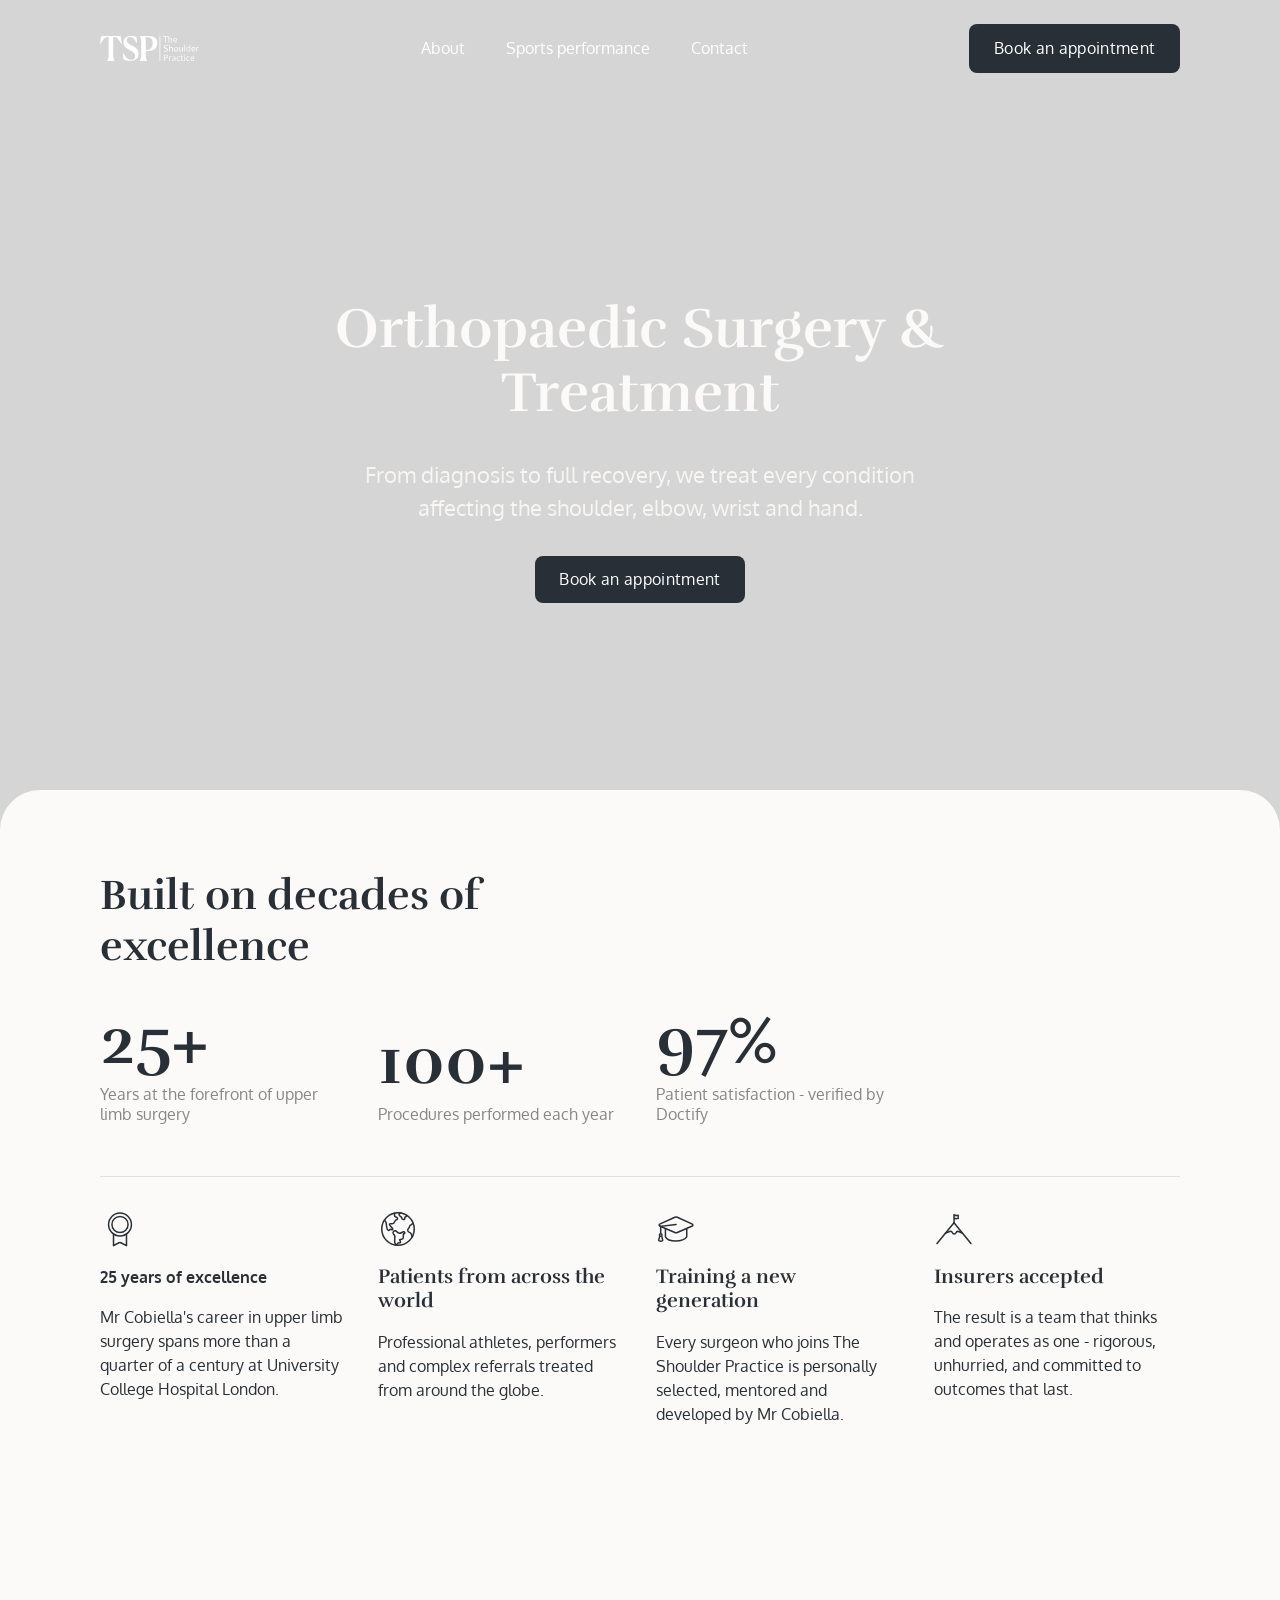
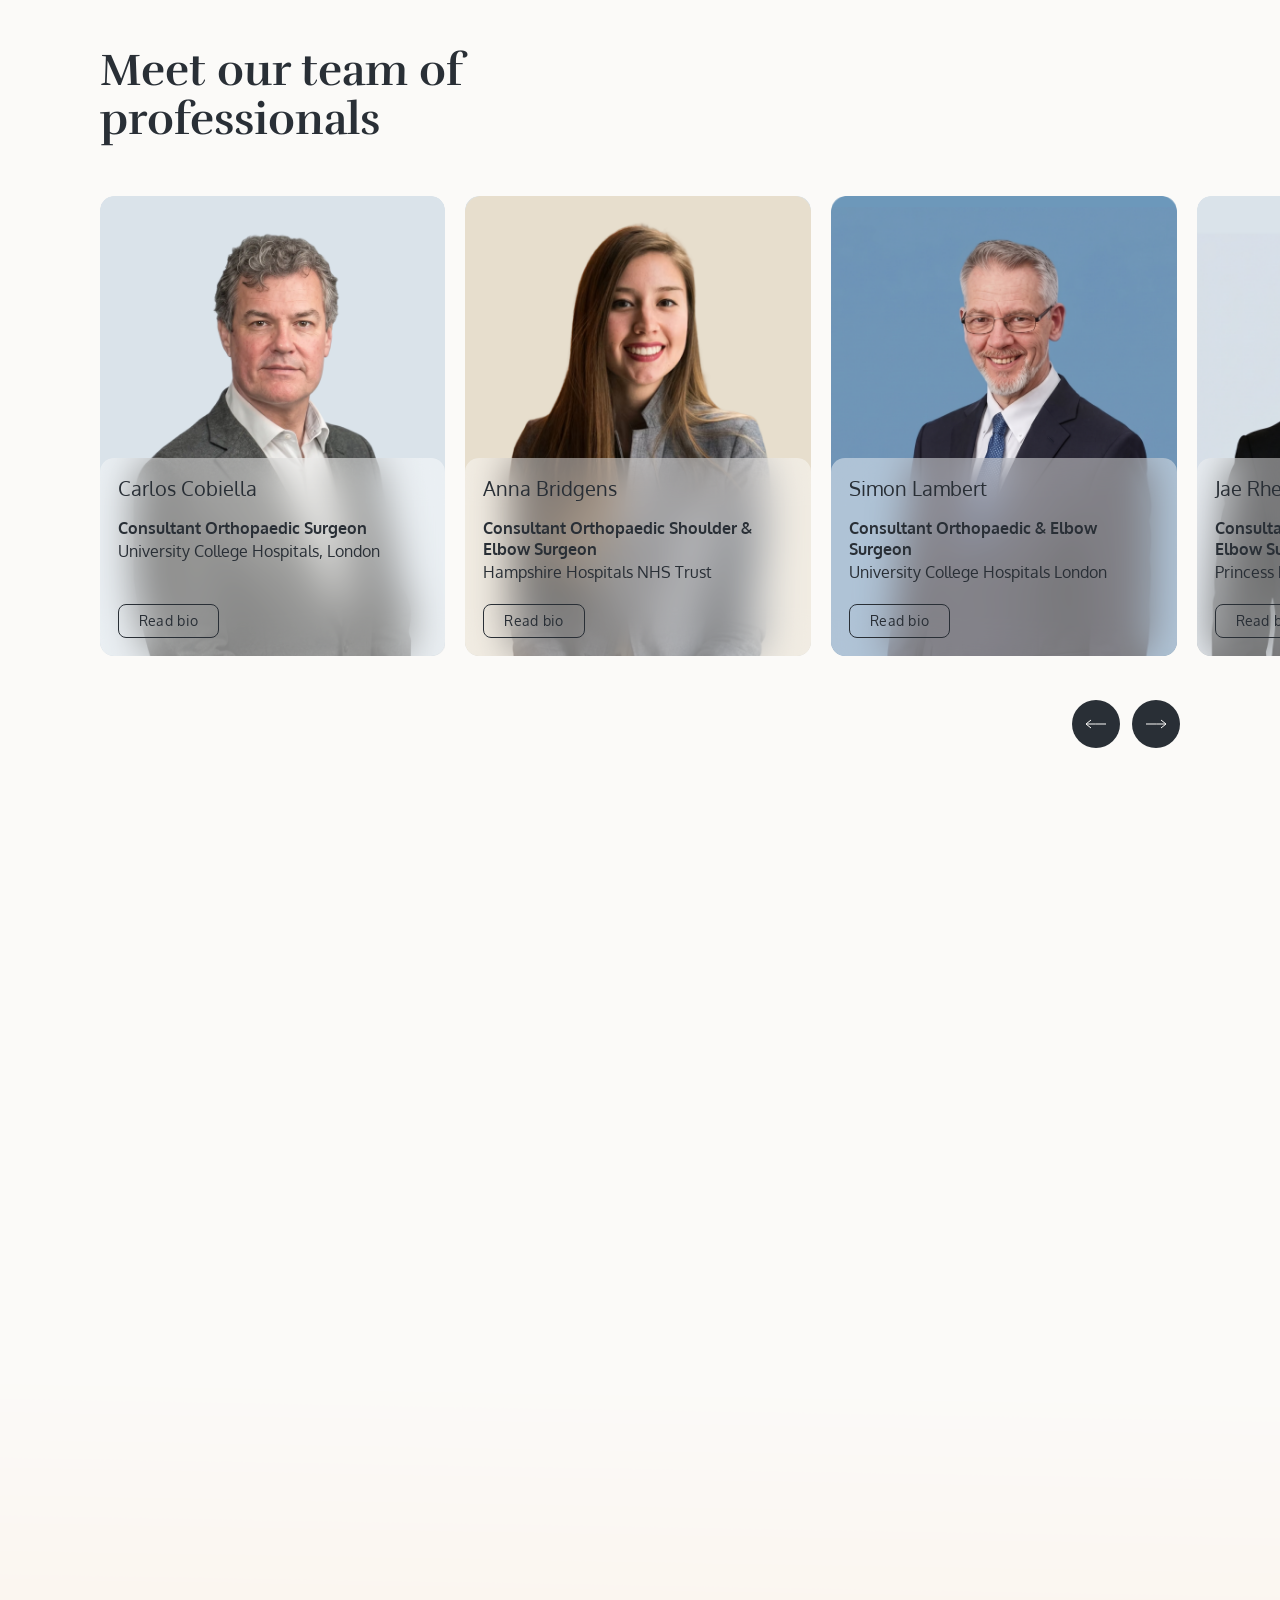
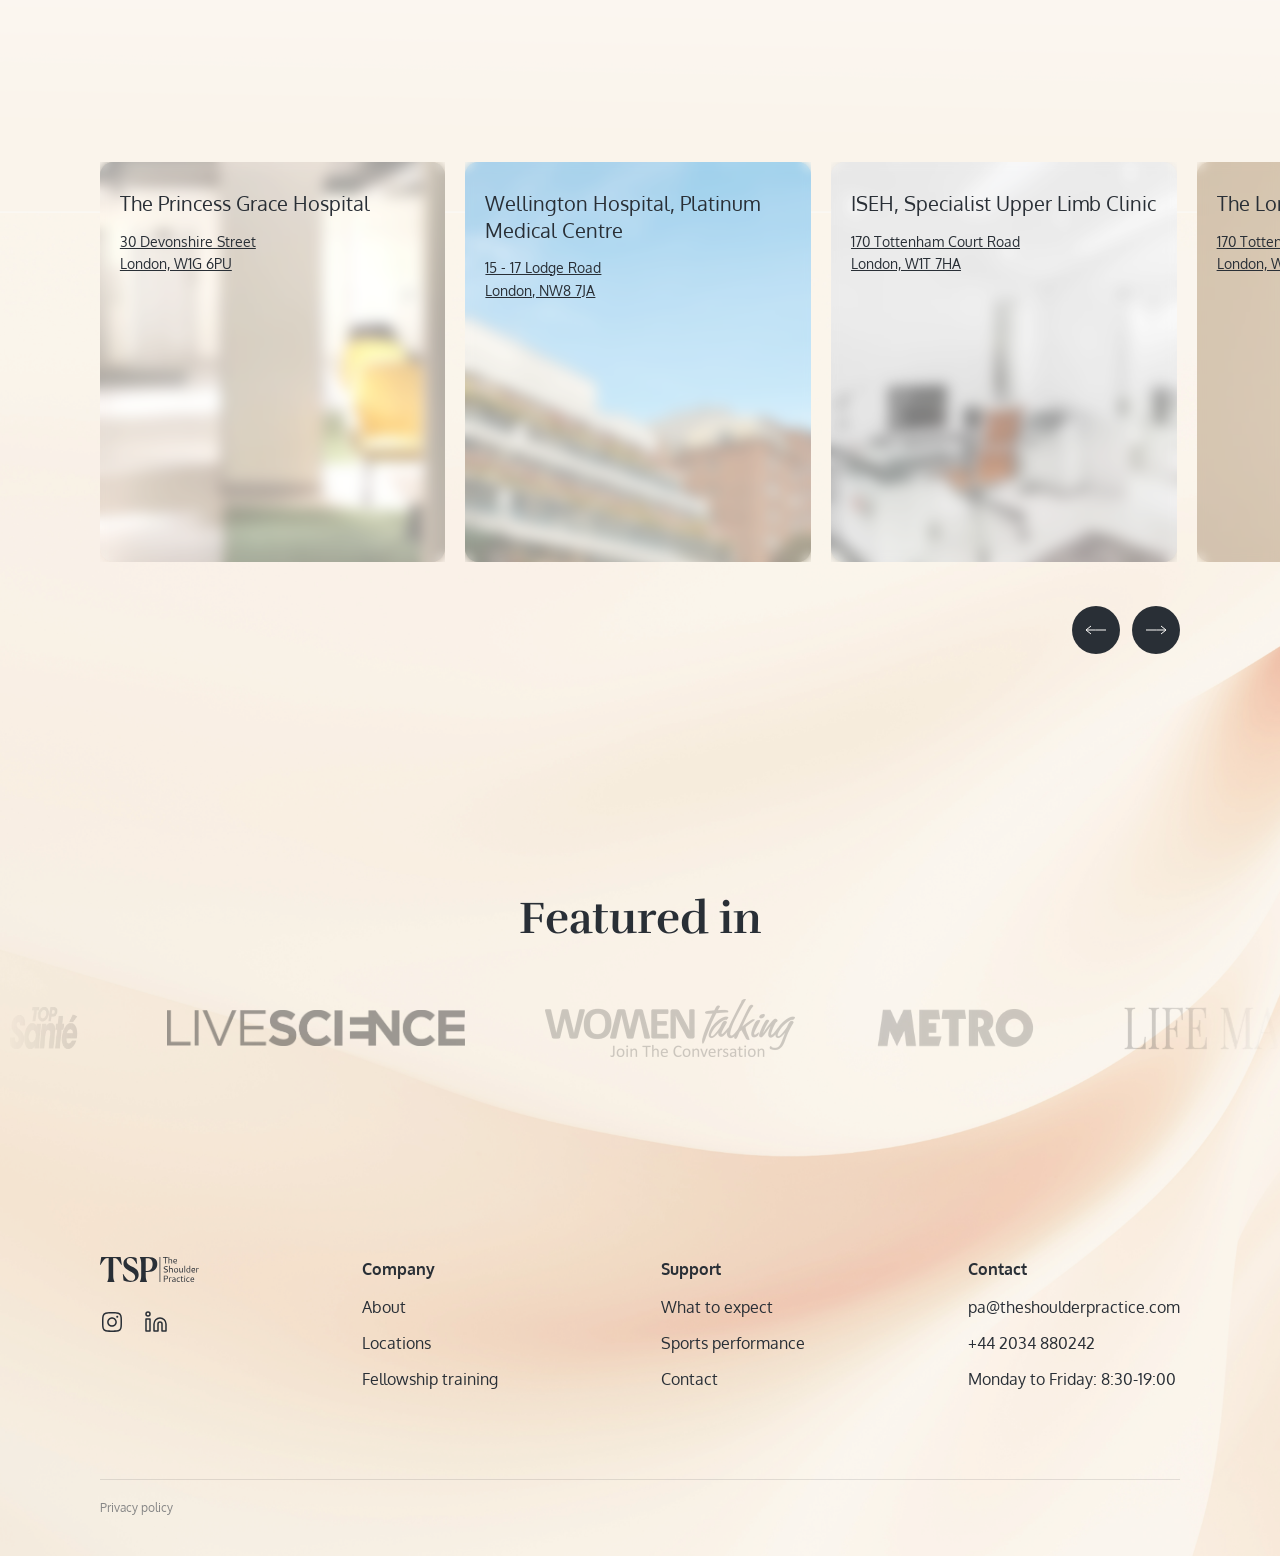
==== index.html @ aa160a33 "Update index.html" ====
<!DOCTYPE html>
<html lang="en">
<head>
  <meta charset="UTF-8">
  <meta name="viewport" content="width=device-width, initial-scale=1.0">
  <title>The Shoulder Practice - Orthopaedic Surgery &amp; Treatment</title>
  <link rel="preconnect" href="https://fonts.googleapis.com">
  <link rel="preconnect" href="https://fonts.gstatic.com" crossorigin>
  <link href="https://fonts.googleapis.com/css2?family=Rufina:wght@400;700&family=Oxygen:wght@300;400;700&display=swap" rel="stylesheet">
  <link rel="stylesheet" href="css/styles.css">
</head>
<body>

  <!-- NAVBAR -->
  <nav class="navbar" id="navbar">
    <div class="nav-inner">
      <a href="#" class="nav-logo-wrap">
        <img class="nav-logo" src="assets/logos/TSP_logo_dark.svg" alt="TSP">
      </a>
      <button class="nav-hamburger" id="nav-hamburger" aria-label="Toggle menu" aria-expanded="false">
        <span></span><span></span><span></span>
      </button>
      <div class="nav-links" id="nav-links">
        <a href="about2.html">About</a>
        <a href="sports.html">Sports performance</a>
        <a href="contact.html">Contact</a>
      </div>
      <button class="btn-dark nav-cta">Book an appointment</button>
    </div>
  </nav>

  <!-- HERO -->
  <section class="hero">
    <div class="hero-bg">
      <video id="hero-video" autoplay muted loop playsinline>
        <source src="assets/videos/video_homepage.mp4" type="video/mp4">
      </video>
      <div class="hero-overlay"></div>
    </div>
    <div class="hero-content">
      <h1>Orthopaedic Surgery &amp; Treatment</h1>
      <p>From diagnosis to full recovery, we treat every condition affecting the shoulder, elbow, wrist and hand.</p>
      <button class="btn-dark">Book an appointment</button>
    </div>
  </section>

  <!-- HOME SHEET (wraps all post-hero content; carries bottom pattern) -->
  <div class="home-sheet">

  <!-- CONTENT CARD -->
  <main class="content-card" id="about">

    <section class="stats-section scroll-reveal">
      <div class="stats-block">
        <h2>Built on decades of excellence</h2>
        <div class="stats-grid">
          <div class="stat">
            <span class="stat-n" data-count="25" data-suffix="+">25+</span>
            <span class="stat-l">Years at the forefront of upper limb surgery</span>
          </div>
          <div class="stat">
            <span class="stat-n" data-count="100" data-suffix="+">100+</span>
            <span class="stat-l">Procedures performed each year</span>
          </div>
          <div class="stat">
            <span class="stat-n" data-count="98" data-suffix="%">98%</span>
            <span class="stat-l">Patient satisfaction - verified by Doctify</span>
          </div>
        </div>
      </div>
      <div class="services-block">
        <div class="divider"></div>
        <div class="services-grid">
          <div class="service">
            <img src="assets/icons/medal.svg" alt="" class="svc-icon">
            <p class="value-title">25 years of excellence</p>
            <p class="value-desc">Mr Cobiella's career in upper limb surgery spans more than a quarter of a century at University College Hospital London.</p>
          </div>
          <div class="service">
            <img src="assets/icons/world.svg" alt="" class="svc-icon">
            <h3>Patients from across the world</h3>
            <p>Professional athletes, performers and complex referrals treated from around the globe.</p>
          </div>
          <div class="service">
            <img src="assets/icons/garduation.svg" alt="" class="svc-icon">
            <h3>Training a new generation</h3>
            <p>Every surgeon who joins The Shoulder Practice is personally selected, mentored and developed by Mr Cobiella.</p>
          </div>
          <div class="service">
            <img src="assets/icons/mountain.svg" alt="" class="svc-icon">
            <h3>Insurers accepted</h3>
            <p>The result is a team that thinks and operates as one - rigorous, unhurried, and committed to outcomes that last.</p>
          </div>
        </div>
      </div>
    </section>

  </main>

  <!-- TEAM -->
  <section class="carousel-section scroll-reveal">
    <div class="carousel-header section-padded">
      <h2 class="section-heading">Meet our team of professionals</h2>
    </div>
    <div class="carousel-clip" id="team-clip">
      <div class="carousel-track" id="team-track">
        <div class="team-card">
          <div class="team-photo">
            <img src="assets/images/doctor1.png?v=2" alt="Carlos Cobiella">
          </div>
          <div class="team-info">
            <p class="team-name">Carlos Cobiella</p>
            <div><p class="team-title">Consultant Orthopaedic Surgeon</p><p class="team-hosp">University College Hospitals, London</p></div>
            <a href="bio-cobiella.html" class="btn-outline">Read bio</a>
          </div>
        </div>
        <div class="team-card">
          <div class="team-photo">
            <img src="assets/images/doctor2.png?v=2" alt="Anna Bridgens">
          </div>
          <div class="team-info">
            <p class="team-name">Anna Bridgens</p>
            <div><p class="team-title">Consultant Orthopaedic Shoulder &amp; Elbow Surgeon</p><p class="team-hosp">Hampshire Hospitals NHS Trust</p></div>
            <button class="btn-outline" data-doctor="2">Read bio</button>
          </div>
        </div>
        <div class="team-card">
          <div class="team-photo">
            <img src="assets/images/doctor3.png?v=2" alt="Simon Lambert">
          </div>
          <div class="team-info">
            <p class="team-name">Simon Lambert</p>
            <div><p class="team-title">Consultant Orthopaedic &amp; Elbow Surgeon</p><p class="team-hosp">University College Hospitals London</p></div>
            <button class="btn-outline" data-doctor="3">Read bio</button>
          </div>
        </div>
        <div class="team-card">
          <div class="team-photo">
            <img src="assets/images/doctor4.png?v=2" alt="Jae Rhee">
          </div>
          <div class="team-info">
            <p class="team-name">Jae Rhee</p>
            <div><p class="team-title">Consultant Orthopaedic Shoulder &amp; Elbow Surgeon</p><p class="team-hosp">Princess Royal Hospital, Shrewsbury</p></div>
            <button class="btn-outline" data-doctor="4">Read bio</button>
          </div>
        </div>
        <div class="team-card">
          <div class="team-photo">
            <img src="assets/images/doctor5.png?v=2" alt="Dimitrios Karadaglis">
          </div>
          <div class="team-info">
            <p class="team-name">Dimitrios Karadaglis</p>
            <div><p class="team-title">Consultant Orthopaedic Shoulder &amp; Elbow Surgeon</p><p class="team-hosp">Queen Elizabeth Hospital, London</p></div>
            <button class="btn-outline" data-doctor="5">Read bio</button>
          </div>
        </div>
      </div>
    </div>
    <div class="carousel-controls">
      <button class="c-btn c-prev" id="team-prev" aria-label="Previous">
        <img src="assets/icons/arrow.svg" alt="">
      </button>
      <button class="c-btn c-next" id="team-next" aria-label="Next">
        <img src="assets/icons/arrow.svg" alt="">
      </button>
    </div>
  </section>

  <!-- EXPERTISE -->
  <section class="expertise scroll-reveal">
    <div class="expertise-bg">
      <img class="exp-bg active" id="exp-shoulder" src="assets/images/shoulder.png" alt="">
      <img class="exp-bg"        id="exp-arm"      src="assets/images/arm.png" alt="">
      <img class="exp-bg"        id="exp-wrist"    src="assets/images/wrist.png" alt="">
    </div>
    <div class="expertise-content">
      <p class="label">Expertise</p>
      <nav class="exp-nav" aria-label="Expertise areas">
        <button class="exp-tab active" data-tab="shoulder">Shoulder</button>
        <button class="exp-tab"        data-tab="arm">Arms &amp; Elbow</button>
        <button class="exp-tab"        data-tab="wrist">Wrist &amp; Hand</button>
      </nav>
      <div class="exp-desc" id="exp-desc">
        <p>We specialise in diagnosing and treating a wide range of shoulder conditions, including arthritis, instability, rotator cuff injuries, labral tears, frozen shoulder, fractures and failed previous surgeries.</p>
        <p>Whether you're dealing with pain, impingement, tendon issues or complex surgical cases, we offer expert care to restore function and relieve discomfort.</p>
      </div>
    </div>
  </section>

  <!-- LOCATIONS -->
  <section class="carousel-section scroll-reveal" id="locations">
    <div class="carousel-header section-padded carousel-header--spaced">
      <h2 class="section-heading">Our locations</h2>
    </div>
    <div class="carousel-clip" id="loc-clip">
      <div class="carousel-track" id="locations-track">
        <div class="loc-card">
          <img src="assets/images/location1.png" alt="The Princess Grace Hospital">
          <div class="loc-overlay">
            <p class="loc-name">The Princess Grace Hospital</p>
            <a href="https://www.google.co.uk/maps/place/Devonshire+Hospital,+30+Devonshire+St,+Marylebone,+London+W1G+6PX/@51.5209505,-0.1536207,17z/data=!3m1!4b1!4m5!3m4!1s0x48761ad1ed59bef5:0xa3706fea6bccd6db!8m2!3d51.5209472!4d-0.151432?shorturl=1" target="_blank" class="loc-addr">30 Devonshire Street<br>London, W1G 6PU</a>
          </div>
        </div>
        <div class="loc-card">
          <img src="assets/images/location2.png" alt="Wellington Hospital">
          <div class="loc-overlay">
            <p class="loc-name">Wellington Hospital, Platinum Medical Centre</p>
            <a href="https://www.google.com/maps/place/Lodge+Rd,+London+NW8+7JA/@51.5291615,-0.1700757,17z/data=!3m1!4b1!4m5!3m4!1s0x48761ab92186330b:0xa1d2cf1aa47ea7e8!8m2!3d51.5294733!4d-0.1679403?shorturl=1" target="_blank" class="loc-addr">15 - 17 Lodge Road<br>London, NW8 7JA</a>
          </div>
        </div>
        <div class="loc-card">
          <img src="assets/images/location3.png" alt="ISEH">
          <div class="loc-overlay">
            <p class="loc-name">ISEH, Specialist Upper Limb Clinic</p>
            <a href="https://www.google.com/maps/place//data=!4m2!3m1!1s0x48761b2927bb5d2b:0x67436b11b54bdfc2?source=g.page.share" target="_blank" class="loc-addr">170 Tottenham Court Road<br>London, W1T 7HA</a>
          </div>
        </div>
        <div class="loc-card">
          <img src="assets/images/location4.png" alt="The London Clinic">
          <div class="loc-overlay">
            <p class="loc-name">The London Clinic</p>
            <a href="https://www.google.com/maps/place/The+London+Clinic+Consulting+Rooms+at+5+Devonshire+Place/@51.5218312,-0.1496965,15z/data=!4m5!3m4!1s0x0:0x42cf6e7fa746198f!8m2!3d51.5218312!4d-0.1496965?shorturl=1" target="_blank" class="loc-addr">170 Tottenham Court Road<br>London, W1T 7HA</a>
          </div>
        </div>
        <div class="loc-card">
          <img src="assets/images/location5.png" alt="The Portland Hospital">
          <div class="loc-overlay">
            <p class="loc-name">The Portland Hospital</p>
            <a href="https://www.google.com/maps/place/London+W1W+5AH/@51.5230243,-0.1464657,17z/data=!3m1!4b1!4m5!3m4!1s0x48761ad7047f191f:0x8bf30518b3229a5b!8m2!3d51.5229245!4d-0.144346?sa=X&ved=2ahUKEwiJsvvt--P1AhWSoFwKHVJPCa8Q8gF6BAg3EAE&shorturl=1" target="_blank" class="loc-addr">205-209 Great Portland Street<br>London, W1W 5AH</a>
          </div>
        </div>
        <div class="loc-card">
          <img src="assets/images/location6.png" alt="The Lister Hospital">
          <div class="loc-overlay">
            <p class="loc-name">The Lister Hospital</p>
            <a href="https://www.google.com/maps/place/The+Lister+Hospital,+part+of+HCA+Healthcare+UK/@51.486454,-0.150559,15z/data=!4m6!3m5!1s0x4876111e860ecf6d:0x2b6682d7a60e6aad!8m2!3d51.4865996!4d-0.1499646!16s%2Fm%2F05mvm66?entry=ttu&g_ep=EgoyMDI2MDQyOS4wIKXMDSoASAFQAw%3D%3D" target="_blank" class="loc-addr">Chelsea Bridge Road<br>London, SW1W 8RH</a>
          </div>
        </div>
      </div>
    </div>
    <div class="carousel-controls">
      <button class="c-btn c-prev" id="loc-prev" aria-label="Previous">
        <img src="assets/icons/arrow.svg" alt="">
      </button>
      <button class="c-btn c-next" id="loc-next" aria-label="Next">
        <img src="assets/icons/arrow.svg" alt="">
      </button>
    </div>
  </section>

  <!-- FEATURED IN -->
  <section class="featured scroll-reveal">
    <h2 class="section-heading center" style="padding: 0 var(--px)">Featured in</h2>
    <div class="featured-track">
      <div class="featured-logos" aria-hidden="true">
        <!-- Set 1 -->
        <img src="assets/logos/topsante.svg" alt="Top Santé">
        <img src="assets/logos/livescience.png" alt="Live Science">
        <img src="assets/logos/womentalking.svg" alt="Women Talking">
        <img src="assets/logos/metro.svg" alt="Metro">
        <img src="assets/logos/lifemagazine.svg" alt="Life Magazine">
        <!-- Set 2 (duplicate for seamless loop) -->
        <img src="assets/logos/topsante.svg" alt="">
        <img src="assets/logos/livescience.png" alt="">
        <img src="assets/logos/womentalking.svg" alt="">
        <img src="assets/logos/metro.svg" alt="">
        <img src="assets/logos/lifemagazine.svg" alt="">
      </div>
    </div>
  </section>

  <!-- FOOTER -->
  <footer class="footer" id="contact">
    <div class="footer-inner">
      <div class="footer-logo-col">
        <img src="assets/logos/TSP_logo_dark.svg" alt="TSP" class="footer-logo">
        <div class="socials">
          <a href="#" aria-label="Instagram"><img src="assets/logos/instagram.svg" alt=""></a>
          <a href="#" aria-label="LinkedIn">
            <svg width="24" height="24" viewBox="0 0 24 24" fill="none"><path d="M16 8a6 6 0 016 6v7h-4v-7a2 2 0 00-2-2 2 2 0 00-2 2v7h-4v-7a6 6 0 016-6zM2 9h4v12H2z" stroke="#292f36" stroke-width="1.5" stroke-linejoin="round"/><circle cx="4" cy="4" r="2" stroke="#292f36" stroke-width="1.5"/></svg>
          </a>
        </div>
      </div>
      <div class="footer-col">
        <p class="footer-heading">Company</p>
        <a href="about2.html">About</a>
        <a href="locations.html">Locations</a>
        <a href="fellowship.html">Fellowship training</a>
      </div>
      <div class="footer-col">
        <p class="footer-heading">Support</p>
        <a href="what-to-expect.html">What to expect</a>
        <a href="sports.html">Sports performance</a>
        <a href="contact.html">Contact</a>
      </div>
      <div class="footer-col">
        <p class="footer-heading">Contact</p>
        <a href="mailto:pa@theshoulderpractice.com">pa@theshoulderpractice.com</a>
        <a href="tel:+442034880242">+44 2034 880242</a>
        <p>Monday to Friday: 8:30-19:00</p>
      </div>
    </div>
    <div class="footer-bottom">
      <div class="footer-divider-line"></div>
      <a href="#" class="footer-privacy">Privacy policy</a>
    </div>
  </footer>

  </div><!-- /.home-sheet -->

  <!-- BIO MODAL -->
  <div class="bio-backdrop" id="bio-backdrop" aria-hidden="true">
    <div class="bio-card" role="dialog" aria-modal="true" aria-labelledby="bio-name">
      <button class="bio-close" id="bio-close" aria-label="Close">
        <svg width="14" height="14" viewBox="0 0 14 14" fill="none">
          <path d="M1 1l12 12M13 1L1 13" stroke="#292f36" stroke-width="1" stroke-linecap="round"/>
        </svg>
      </button>
      <h2 class="bio-name" id="bio-name"></h2>
      <p class="bio-sub" id="bio-sub"></p>
      <p class="bio-para" id="bio-para"></p>
      <ul class="bio-list" id="bio-list"></ul>
    </div>
  </div>

  <script src="js/script.js"></script>
</body>
</html>
---- css/styles.css ----
/* ── Reset ─────────────────────────────────────────────────── */
*, *::before, *::after { box-sizing: border-box; margin: 0; padding: 0; }

html {
  scroll-behavior: smooth;
  scroll-padding-top: var(--nav-h);
}

:root {
  --bg:     #fbfaf8;
  --dark:   #292f36;
  --text:   #292f36;
  --muted:  #878787;
  --blue:   rgba(109, 152, 186, 0.18);
  --px:     clamp(24px, 7.8vw, 100px);
  --serif:  'Rufina', serif;
  --sans:   'Oxygen', sans-serif;
  --radius: 14px;
  --ease:   cubic-bezier(.22,.68,0,1.1);
  --nav-h:  76px;
}

body {
  font-family: var(--sans);
  color: var(--text);
  background: var(--bg);
  overflow-x: hidden;
}

img    { display: block; max-width: 100%; }
a      { text-decoration: none; color: inherit; }
button { font-family: var(--sans); cursor: pointer; border: none; background: none; }

/* Global heading defaults - individual classes may override size/color */
h1, h2, h3 {
  font-family: var(--serif);
  color: var(--dark);
}


/* ── Typography helpers ──────────────────────────────────────── */
.label {
  font-weight: 700;
  font-size: 16px;
  line-height: 1.2;
  color: var(--dark);
}

.section-heading {
  font-family: var(--serif);
  font-weight: 700;
  font-size: clamp(28px, 3.5vw, 46px);
  line-height: 1.1;
  color: var(--dark);
}

.section-heading.center { text-align: center; }

/* "Our locations" carousel heading on homepage - 56px to match design */
#locations .section-heading {
  font-size: clamp(36px, 4.4vw, 56px);
}
.section-padded { padding: 0 var(--px); }


/* ── Buttons ─────────────────────────────────────────────────── */
.btn-dark {
  background: var(--dark);
  color: #fff;
  padding: 14px 24px;
  border-radius: 8px;
  font-size: 16px;
  line-height: 1.2;
  letter-spacing: 0.32px;
  white-space: nowrap;
  transition: background 0.22s, transform 0.18s, box-shadow 0.2s;
}
.btn-dark:hover {
  background: #1b2027;
}
.btn-dark:active { }

.btn-outline {
  border: 1.5px solid var(--text);
  color: var(--text);
  padding: 8px 20px;
  border-radius: 8px;
  font-size: 14px;
  line-height: 1.2;
  letter-spacing: 0.28px;
  background: transparent;
  transition: background 0.22s, color 0.22s;
  display: inline-block;
  white-space: nowrap;
  width: auto;
  align-self: flex-start;
}
.btn-outline:hover { background: var(--dark); color: #fff; }

.btn-outline-dark {
  border: 1.5px solid var(--dark);
  color: var(--dark);
  padding: 14px 24px;
  border-radius: 8px;
  font-size: 16px;
  letter-spacing: 0.32px;
  background: transparent;
  transition: background 0.22s, color 0.22s, transform 0.18s, box-shadow 0.2s;
}
.btn-outline-dark:hover {
  background: var(--dark);
  color: #fff;
  transform: translateY(-1px);
  box-shadow: 0 6px 20px rgba(41,47,54,0.18);
}


/* ── NAVBAR ──────────────────────────────────────────────────── */
.navbar {
  position: fixed;
  top: 0;
  left: 0;
  right: 0;
  z-index: 100;
  background: transparent;
  padding: 0;
  transition: background 0.4s ease, box-shadow 0.4s ease;
  isolation: isolate;
}

.navbar.scrolled {
  background: rgba(255,255,255,0.44);
  backdrop-filter: blur(20px);
  -webkit-backdrop-filter: blur(20px);
  }

.nav-inner {
  display: flex;
  align-items: center;
  justify-content: space-between;
  padding: 24px var(--px) 16px;
  gap: 24px;
}

/* Logo */
.nav-logo-wrap { display: flex; flex-shrink: 0; }
.nav-logo      { height: 25px; width: auto; display: block; }

/* Transparent navbar over dark hero (index homepage only) - match white nav links */
body:not(.about-page):not(.about2-page):not(.contact-page):not(.wte-page):not(.conditions-page):not(.bio-page) .navbar:not(.scrolled) .nav-logo {
  filter: brightness(0) invert(1);
}

/* Links */
.nav-links {
  display: flex;
  gap: clamp(20px, 3.2vw, 48px);
  align-items: center;
}

.nav-links a {
  color: #fff;
  font-size: 16px;
  line-height: 1.2;
  position: relative;
  transition: opacity 0.2s;
}

.nav-links a::after {
  content: '';
  position: absolute;
  bottom: -2px; left: 0; right: 0;
  height: 1px;
  background: currentColor;
  transform: scaleX(0);
  transform-origin: center;
  transition: transform 0.22s ease;
}

.nav-links a:hover { opacity: 0.72; }
.nav-links a:hover::after { transform: scaleX(1); }

/* Scrolled state - dark links */
.navbar.scrolled .nav-links a { color: var(--dark); }

/* CTA button - always navy */
.nav-cta {
  background: var(--dark) !important;
  border: 1.5px solid transparent;
  color: #fff !important;
  box-shadow: none !important;
  transition: background 0.22s ease, transform 0.18s, box-shadow 0.2s;
}
.nav-cta:hover {
  background: #1b2027 !important;
}

/* Hamburger */
.nav-hamburger {
  display: none;
  flex-direction: column;
  gap: 5px;
  width: 28px;
  padding: 3px 0;
  z-index: 10;
}

.nav-hamburger span {
  display: block;
  height: 1.5px;
  background: #fff;
  border-radius: 2px;
  transform-origin: center;
  transition: transform 0.32s ease, opacity 0.22s ease, background 0.4s ease;
}

.navbar.scrolled .nav-hamburger span { background: var(--dark); }

.nav-hamburger.open span:nth-child(1) { transform: translateY(6.5px) rotate(45deg); }
.nav-hamburger.open span:nth-child(2) { opacity: 0; transform: scaleX(0); }
.nav-hamburger.open span:nth-child(3) { transform: translateY(-6.5px) rotate(-45deg); }


/* ── HERO ────────────────────────────────────────────────────── */
.hero {
  position: relative;
  height: 100vh;
  min-height: 620px;
  max-height: 960px;
  display: flex;
  align-items: center;
  justify-content: center;
  overflow: hidden;
}

.hero-bg       { position: absolute; inset: 0; }
.hero-bg > video {
  width: 100%;
  height: 100%;
  object-fit: cover;
  object-position: center center;
}

.hero-overlay {
  position: absolute;
  inset: 0;
  background: rgba(41,47,54,0.18);
  backdrop-filter: blur(14px);
  -webkit-backdrop-filter: blur(14px);
}

.hero-content {
  position: relative;
  z-index: 1;
  width: min(620px, 90%);
  display: flex;
  flex-direction: column;
  align-items: center;
  gap: 32px;
  text-align: center;
  color: var(--bg);
  animation: fadeUp 1s var(--ease) 0.1s both;
  margin: 0 auto;
}

.hero-content h1,
.hero-content p {
  text-align: center;
  width: 100%;
}

.hero-content h1 {
  font-family: var(--serif);
  font-weight: 700;
  font-size: clamp(32px, 4.4vw, 56px);
  line-height: 1.15;
  color: var(--bg);
}

.hero-content > p {
  font-size: clamp(16px, 1.8vw, 22px);
  line-height: 1.5;
  opacity: 0.9;
}



/* ── CONTENT CARD ────────────────────────────────────────────── */
.home-sheet {
  position: relative;
  z-index: 1;
  margin-top: -110px;
  border-radius: 40px 40px 0 0;
  overflow: hidden;
  background: url('../assets/images/background_bottompattern.png?v=2') center bottom / cover no-repeat var(--bg);
}

.content-card {
  padding: 80px var(--px) 100px;
  display: flex;
  flex-direction: column;
  gap: 120px;
}


/* ── STATS ───────────────────────────────────────────────────── */
.stats-section { display: flex; flex-direction: column; gap: 52px; }

.stats-block {
  display: flex;
  flex-direction: column;
  gap: 36px;
}

.stats-block h2 {
  font-family: var(--serif);
  font-weight: 700;
  font-size: clamp(26px, 3.3vw, 44px);
  line-height: 1.2;
  color: var(--dark);
  max-width: 524px;
}

.stats-grid {
  display: grid;
  grid-template-columns: repeat(4, 1fr);
  gap: 32px;
  align-items: flex-end;
}

.stat {
  display: flex;
  flex-direction: column;
  gap: 0;
  justify-content: flex-end;
}

.stat-n {
  font-family: var(--serif);
  font-weight: 700;
  font-size: clamp(44px, 5.5vw, 68px);
  line-height: 1;
  color: var(--dark);
  display: block;
  margin-bottom: 10px;
}

.stat-l { font-size: 16px; line-height: 1.2; color: var(--muted); margin-bottom: 0; }
.stat-l--nowrap { white-space: nowrap; }


/* ── SERVICES ────────────────────────────────────────────────── */
.services-block { display: flex; flex-direction: column; gap: 32px; }

.divider { height: 1px; background: rgba(25,25,25,0.12); }

.services-grid {
  display: grid;
  grid-template-columns: repeat(4, 1fr);
  gap: 32px;
}

.service {
  display: flex;
  flex-direction: column;
  gap: 16px;
  opacity: 0;
  transform: translateY(24px);
  transition: opacity 0.55s ease, transform 0.55s ease;
}

.service.visible { opacity: 1; transform: translateY(0); }

.svc-icon {
  width: 40px;
  height: 40px;
  object-fit: contain;
}

.service h3 { font-size: clamp(16px, 1.6vw, 24px); font-weight: 700; line-height: 1.2; color: var(--text); }
.service p  { font-size: 16px; line-height: 1.5; color: var(--text); }


/* ── EXPERTISE ───────────────────────────────────────────────── */
.expertise {
  position: relative;
  overflow: hidden;
  background: #dde6ec;
  /* Fixed height keeps the section stable when switching tabs */
  height: 660px;
}

.expertise-bg { position: absolute; inset: 0; }

.exp-bg {
  position: absolute;
  inset: 0;
  width: 100%;
  height: 100%;
  object-fit: cover;
  object-position: right center;
  opacity: 0;
  transition: opacity 0.65s cubic-bezier(.4,0,.2,1);
}

.exp-bg.active { opacity: 1; }

.expertise-content {
  position: relative;
  z-index: 1;
  padding: 72px var(--px);
  max-width: min(560px, 58%);
  height: 100%;
  display: flex;
  flex-direction: column;
  gap: 40px;
}

.exp-nav {
  display: flex;
  flex-direction: column;
  gap: 20px;
}

.exp-tab {
  font-family: var(--serif);
  font-weight: 700;
  font-size: clamp(26px, 3.4vw, 44px);
  line-height: 1;
  color: var(--muted);
  text-align: left;
  transition: color 0.28s ease;
  cursor: pointer;
  padding: 0;
  /* Fixed height so switching tabs never shifts layout */
  display: block;
}

.exp-tab:hover:not(.active) { color: rgba(25,25,25,0.45); }

.exp-tab.active { color: var(--dark); cursor: default; }

.exp-desc {
  font-size: clamp(15px, 1.45vw, 17px);
  line-height: 1.7;
  color: var(--dark);
  display: flex;
  flex-direction: column;
  gap: 14px;
  transition: opacity 0.28s ease;
}

.exp-desc.fading { opacity: 0; }


/* ── CAROUSEL SECTIONS ───────────────────────────────────────── */
.carousel-section {
  display: flex;
  flex-direction: column;
  gap: 36px;
  padding: 120px 0;
}

/* Heading row */
.carousel-header {
  display: block;
}

.carousel-header .section-heading {
  max-width: 524px;
}

.carousel-header--spaced {
  display: flex;
  align-items: center;
  justify-content: space-between;
}

.carousel-header-actions {
  display: flex;
  align-items: center;
  gap: 12px;
}

/* Tertiary text-only button (matches navbar link style) */
.btn-text {
  font-family: var(--sans);
  font-size: 16px;
  color: var(--dark);
  background: none;
  border: none;
  padding: 0;
  cursor: pointer;
  text-decoration: none;
  position: relative;
  transition: opacity 0.2s;
}

.btn-text::after {
  content: '';
  position: absolute;
  bottom: -2px; left: 0; right: 0;
  height: 1px;
  background: currentColor;
  transform: scaleX(0);
  transform-origin: center;
  transition: transform 0.22s ease;
}

.btn-text:hover { opacity: 0.72; }
.btn-text:hover::after { transform: scaleX(1); }

/* Controls sit below the track */
.carousel-controls {
  display: flex;
  gap: 12px;
  align-items: center;
  justify-content: flex-end;
  padding: 0 var(--px);
}

/* Arrow buttons */
.c-btn {
  width: 48px;
  height: 48px;
  display: flex;
  align-items: center;
  justify-content: center;
  border-radius: 50%;
  flex-shrink: 0;
  padding: 0;
  background: none;
  border: none;
  transition: opacity 0.2s, transform 0.18s ease;
}

.c-btn img         { width: 48px; height: 48px; display: block; }
.c-btn.c-prev img  { transform: rotate(180deg); }
.c-btn:hover       { transform: scale(1.08); }
.c-btn.c-prev:hover img { transform: rotate(180deg) scale(1.08); }

/* Disabled: transparent circle with dark border + dark arrow */
.c-btn:disabled {
  --fill-0: transparent;
  --stroke-0: var(--dark);
  border: 1px solid var(--dark);
  opacity: 1;
  transform: none;
  cursor: not-allowed;
}
.c-btn.c-prev:disabled img { transform: rotate(180deg); }

/* Track */
.carousel-clip {
  width: 100%;
  overflow: hidden;
  cursor: grab;
  user-select: none;
}

.carousel-clip.grabbing { cursor: grabbing; }

.carousel-track {
  display: flex;
  gap: 20px;
  padding: 16px 0 8px;   /* top padding gives cards room to translateY up without clipping */
  overflow-x: auto;
  scroll-behavior: smooth;
  scrollbar-width: none;
  -ms-overflow-style: none;
  scroll-snap-type: x mandatory;
  scroll-padding-left: var(--px);
}

.carousel-track::-webkit-scrollbar { display: none; }

/* Left spacer - keeps first card aligned with heading inside overflow:hidden */
.carousel-track::before {
  content: '';
  display: block;
  min-width: var(--px);
  flex-shrink: 0;
}

/* Right spacer - mirrors left so last card has equal breathing room */
.carousel-track::after {
  content: '';
  display: block;
  min-width: var(--px);
  flex-shrink: 0;
}


/* ── TEAM CARDS ──────────────────────────────────────────────── */
.team-card {
  position: relative;
  width: clamp(260px, 27vw, 360px);
  height: 460px;
  flex-shrink: 0;
  border-radius: var(--radius);
  overflow: hidden;
  scroll-snap-align: start;
  cursor: default;
}

.team-photo {
  position: absolute;
  inset: 0;
  border-radius: var(--radius);
  overflow: hidden;
  background: #dae3ea; /* fallback while image loads */
}

.team-photo img {
  width: 100%;
  height: 100%;
  object-fit: cover;
  object-position: top;
}

/* Glass info panel - all corners rounded */
.team-info {
  position: absolute;
  bottom: 0; left: 0; right: 0;
  height: 198px;
  background: rgba(255,255,255,0.44);
  backdrop-filter: blur(20px);
  -webkit-backdrop-filter: blur(20px);
  border-radius: var(--radius);        /* all 4 corners */
  padding: 18px 18px 18px 18px;
  display: flex;
  flex-direction: column;
  gap: 18px;
  justify-content: flex-start;
}

.team-info .btn-outline { margin-top: auto; }

.team-name  { font-size: 20px; line-height: 1.2; color: var(--dark); }
.team-title { font-weight: 700; font-size: 16px; line-height: 1.3; color: var(--dark); }
.team-hosp  { font-size: 16px; line-height: 1.3; color: var(--dark); margin-top: 2px; }


/* ── REVIEW ──────────────────────────────────────────────────── */
.review {
  background: var(--blue);
  padding: 120px var(--px);
  display: flex;
  flex-direction: column;
  gap: 36px;
  align-items: center;
  text-align: center;
}

.review-body {
  display: flex;
  flex-direction: column;
  gap: 18px;
  align-items: center;
  max-width: 680px;
}

.stars-img { height: 22px; width: auto; }

.review-body blockquote {
  font-size: clamp(17px, 1.9vw, 24px);
  line-height: 1.5;
  font-style: normal;
  color: var(--dark);
}

.review-author { font-size: 16px; color: var(--muted); }


/* ── LOCATION CARDS ──────────────────────────────────────────── */
.loc-card {
  position: relative;
  cursor: default;
  width: clamp(260px, 27vw, 360px);
  height: 400px;
  flex-shrink: 0;
  border-radius: var(--radius);
  overflow: hidden;
  scroll-snap-align: start;
}



.loc-card > img {
  position: absolute;
  inset: 0;
  width: 100%;
  height: 100%;
  object-fit: cover;
  object-position: center;
}

.loc-overlay {
  position: absolute;
  inset: 0;
  background: rgba(255,255,255,0.28);
  backdrop-filter: blur(5px);
  -webkit-backdrop-filter: blur(5px);
  padding: 28px 20px;
  display: flex;
  flex-direction: column;
  gap: 14px;
}

.loc-name { font-size: clamp(16px, 1.6vw, 22px); line-height: 1.3; color: var(--dark); }
.loc-addr { font-size: 14px; line-height: 1.6; text-decoration: underline; color: var(--dark); }


/* ── FEATURED IN ─────────────────────────────────────────────── */
.featured {
  padding: 120px 0;
  display: flex;
  flex-direction: column;
  gap: 48px;
  align-items: center;
}

.featured .section-heading { padding: 0 var(--px); }

.featured-track {
  width: 100%;
  overflow: hidden;
  padding: 8px 0;
  -webkit-mask-image: linear-gradient(
    to right,
    transparent 0%,
    black 10%,
    black 90%,
    transparent 100%
  );
  mask-image: linear-gradient(
    to right,
    transparent 0%,
    black 10%,
    black 90%,
    transparent 100%
  );
}

.featured-logos {
  display: flex;
  gap: 80px;
  align-items: center;
  width: max-content;
  animation: marquee 55s linear infinite;
}

@keyframes marquee {
  from { transform: translateX(0); }
  to   { transform: translateX(-50%); }
}

.featured-logos img {
  height: 58px;
  width: auto;
  object-fit: contain;
  opacity: 0.45;
  filter: grayscale(1);
  flex-shrink: 0;
}

.featured-logos img[src*="livescience"] {
  height: 36px;
}


/* ── FOOTER ──────────────────────────────────────────────────── */
.footer { position: relative; overflow: hidden; }

.footer-bg { position: absolute; inset: 0; z-index: 0; }
.footer-bg > img { width: 100%; height: 100%; object-fit: cover; object-position: center top; }

.footer-gradient {
  position: absolute; inset: 0;
  background:
    linear-gradient(248deg, rgba(251,250,248,.82) 14%, rgba(251,250,248,0) 50%),
    linear-gradient(0deg,   rgba(251,250,248,1) 12%, rgba(251,250,248,0) 44%),
    linear-gradient(180deg, rgba(251,250,248,1) 0%,  rgba(251,250,248,0) 36%),
    rgba(251,250,248,0.16);
}

.footer-inner {
  position: relative;
  z-index: 1;
  display: flex;
  justify-content: space-between;
  align-items: flex-start;
  flex-wrap: wrap;
  gap: 48px;
  padding: 72px var(--px) 88px;
}

.footer-logo-col { display: flex; flex-direction: column; gap: 28px; }
.footer-logo     { height: 25px; width: auto; display: block; }

/* Dark-background footers: invert logo to near-white */
.footer-dark     .footer-logo { filter: brightness(0) invert(1); }
.contact-footer  .footer-logo { filter: brightness(0) invert(1); }

.socials { display: flex; gap: 20px; align-items: center; }
.socials a { display: flex; transition: opacity 0.2s, transform 0.2s; }
.socials a:hover { opacity: 0.55; transform: translateY(-2px); }
.socials img, .socials svg { width: 24px; height: 24px; }

.footer-col {
  display: flex;
  flex-direction: column;
  gap: 12px;
  font-size: 16px;
  line-height: 1.5;
  color: var(--dark);
}

.footer-heading { font-weight: 700; margin-bottom: 2px; }
.footer-col a:hover { opacity: 0.65; text-decoration: underline; }

.footer-bottom {
  padding: 0 var(--px) 40px;
}

.footer-divider-line {
  height: 1px;
  background: rgba(41,47,54,0.12);
  margin-bottom: 16px;
}

.footer-privacy {
  font-size: 12px;
  color: var(--muted);
}

.footer-privacy:hover { opacity: 0.65; }


/* ── ANIMATIONS ──────────────────────────────────────────────── */
@keyframes fadeUp {
  from { opacity: 0; transform: translateY(40px); }
  to   { opacity: 1; transform: translateY(0); }
}


@keyframes slideDown {
  from { opacity: 0; transform: translateY(-6px); }
  to   { opacity: 1; transform: translateY(0); }
}

.scroll-reveal {
  opacity: 0;
  transform: translateY(28px);
  transition: opacity 0.85s var(--ease), transform 0.85s var(--ease);
}

.scroll-reveal.visible { opacity: 1; transform: translateY(0); }


/* ── HEADING BLUR-IN ──────────────────────────────────────── */
h1.heading-blur-in,
h2.heading-blur-in,
h3.heading-blur-in {
  opacity: 0;
  filter: blur(8px);
  transition: opacity 0.7s ease-out, filter 0.7s ease-out;
}

h1.heading-blur-in.visible,
h2.heading-blur-in.visible,
h3.heading-blur-in.visible {
  opacity: 1;
  filter: blur(0);
}


/* ── BIO MODAL ───────────────────────────────────────────────── */



/* ── RESPONSIVE ──────────────────────────────────────────────── */

/* Large tablet */
@media (max-width: 1100px) {
  .services-grid { gap: 24px; }
  .expertise-content { max-width: 65%; }
  .expertise { height: 620px; }
}

/* Tablet */
@media (max-width: 860px) {
  .services-grid { grid-template-columns: repeat(2,1fr); }
  .expertise-content { max-width: 80%; }
  .exp-bg { object-position: 75% center; }
  .expertise { height: 580px; }
}

/* Mobile nav breakpoint */
@media (max-width: 900px) {
  .nav-links     { display: none; }
  .nav-cta       { display: none; }
  .nav-hamburger { display: flex; }

  /* Dropdown - positioned inside sticky nav, spans full width */
  .nav-links.mobile-open {
    display: flex;
    flex-direction: column;
    position: absolute;
    top: 100%; left: 0; right: 0;
    background: rgba(251,250,248,0.98);
    backdrop-filter: blur(22px);
    -webkit-backdrop-filter: blur(22px);
    border-bottom: 1px solid rgba(0,0,0,0.07);
    box-shadow: 0 8px 28px rgba(0,0,0,0.08);
    gap: 0;
    padding: 0;
    animation: slideDown 0.28s ease;
    /* No pill styling on mobile */
    background: var(--bg);
    border-radius: 0;
  }

  .nav-links.mobile-open a {
    color: var(--dark);
    font-size: 16px;
    padding: 16px var(--px);
    border-bottom: 1px solid rgba(0,0,0,0.06);
    width: 100%;
    opacity: 1 !important;
  }

  .nav-links.mobile-open a::after { display: none; }
}

/* Mobile - keep glass overlay on photo (same as desktop) */
@media (max-width: 768px) {
  .team-card {
    height: auto;
  }

  .team-photo {
    position: static;        /* static so card inherits its height */
    height: 320px;
    border-radius: var(--radius);
  }

  .team-info {
    position: absolute;      /* overlay bottom of photo, not below it */
    bottom: 0;
    left: 0;
    right: 0;
    height: 170px;
    border-radius: var(--radius);
    background: rgba(255,255,255,0.44);
    backdrop-filter: blur(20px);
    -webkit-backdrop-filter: blur(20px);
  }

  /* Expertise - prevent layout shift when switching tabs */
  .exp-desc { min-height: 140px; }
}

/* Small mobile */
@media (max-width: 600px) {
  /* Hero */
  .hero-content h1  { font-size: clamp(26px, 7vw, 36px); }

  /* Content card */
  .content-card { padding: 72px var(--px) 80px; gap: 64px; border-radius: 24px 24px 0 0; }

  /* Stats - 2 columns on mobile */
  .stats-grid { grid-template-columns: repeat(2, 1fr); gap: 24px; }

  /* Services - single column */
  .services-grid { grid-template-columns: 1fr; gap: 28px; }

  /* Expertise - let height be auto on mobile, background clips correctly */
  .expertise          { height: auto; }
  .expertise-content  { max-width: 100%; height: auto; padding: 48px var(--px) 56px; }
  .exp-bg             { object-position: right center; }
  .exp-tab            { font-size: clamp(22px, 6vw, 32px); }

  /* Carousels - cards fill most of screen so one is clearly visible */
  .team-card { width: calc(100vw - 2 * var(--px) - 20px); height: auto; }
  .loc-card  { width: calc(100vw - 2 * var(--px) - 20px); height: 340px; transform: translateZ(0); }

  /* Review */
  .review { padding: 80px var(--px); }

  /* Featured */
  .featured { padding: 80px 0; }

  /* Footer */
  .footer-inner { flex-direction: column; gap: 32px; }
  .footer-inner { padding: 56px var(--px) 64px; }
}

/* Very small phones */
@media (max-width: 390px) {
  .nav-inner { padding: 20px var(--px) 14px; }
  .stats-block h2 { font-size: 24px; }
}


/* ════════════════════════════════════════════════════════════
   ABOUT PAGE
   ════════════════════════════════════════════════════════════ */

/* Always-solid background on about page; box-shadow appears only on scroll via .scrolled */
.about-page .navbar { background: var(--bg); }
.about-page .navbar .nav-links a { color: var(--dark); }


/* ── Intro ─────────────────────────────────────────────────── */
.about-intro {
  padding: calc(var(--nav-h) + clamp(52px, 6vw, 76px)) var(--px) 0;
  background: var(--bg);
}

.about-heading {
  font-family: var(--serif);
  font-weight: 700;
  font-size: clamp(28px, 3.6vw, 46px);
  line-height: 1.2;
  color: var(--dark);
  max-width: 524px;
  margin-bottom: clamp(44px, 6vw, 76px);
}

.about-grid {
  display: grid;
  grid-template-columns: 1fr 1fr;
  grid-template-areas:
    "surgery  founded"
    "network  lab";
  column-gap: clamp(24px, 4vw, 56px);
  row-gap: clamp(36px, 5vw, 60px);
  align-items: start;
}

.about-img--surgery  { grid-area: surgery; }
.about-para-founded  { grid-area: founded; }
.about-para-network  { grid-area: network; }
.about-img--lab      { grid-area: lab; }

.about-body {
  font-size: clamp(15px, 1.6vw, 22px);
  line-height: 1.55;
  color: var(--text);
}

.about-img {
  width: 100%;
  display: block;
  object-fit: cover;
  border-radius: 20px;
}

.about-img--surgery {
  aspect-ratio: 424 / 434;
  max-height: 434px;
}

.about-img--lab {
  height: clamp(280px, 36vw, 490px);
}


/* ── Swimming image ─────────────────────────────────────────── */
.about-swimming {
  margin-top: 120px;
  height: clamp(220px, 30vw, 419px);
  overflow: hidden;
}

.about-swimming img {
  width: 100%;
  height: 100%;
  object-fit: cover;
  object-position: center 20%;
}


/* ── Our values ─────────────────────────────────────────────── */
.about-values {
  padding: 120px var(--px);
  display: flex;
  flex-direction: column;
  gap: clamp(28px, 3vw, 44px);
}

.values-grid {
  display: grid;
  grid-template-columns: repeat(4, 1fr);
  gap: 32px;
}

.value-card {
  display: flex;
  flex-direction: column;
  gap: 24px;
  opacity: 0;
  transform: translateY(24px);
  transition: opacity 0.55s ease, transform 0.55s ease;
}

.value-card.visible {
  opacity: 1;
  transform: translateY(0);
}

.value-icon {
  width: 40px;
  height: 40px;
  flex-shrink: 0;
  object-fit: contain;
}

.value-text {
  display: flex;
  flex-direction: column;
  gap: 12px;
}

.value-title {
  font-weight: 700;
  font-size: clamp(16px, 1.6vw, 24px);
  line-height: 1.2;
  color: var(--text);
}

.value-desc {
  font-size: 16px;
  line-height: 1.5;
  color: var(--text);
}


/* ── CTA band ───────────────────────────────────────────────── */
.about-cta {
  background: var(--bg);
  padding: 0 var(--px) 120px;
}

.about-cta-content {
  display: flex;
  flex-direction: column;
  align-items: center;
  justify-content: center;
  gap: 36px;
  width: 100%;
  text-align: center;
  padding: clamp(48px, 6vw, 80px) var(--px);
  min-height: clamp(300px, 30vw, 394px);
  background:
    linear-gradient(to bottom, var(--bg) 0%, transparent 18%),
    url('../assets/images/hands.png') center/cover no-repeat;
  border-radius: 20px;
}

.about-cta-content .section-heading {
  max-width: 524px;
  width: 100%;
}

.wte-cta-tagline {
  font-family: var(--serif);
  font-weight: 700;
  font-size: 36px;
  line-height: 1.15;
  color: var(--dark);
  text-align: center;
  max-width: 600px;
}


/* ── Dark footer ────────────────────────────────────────────── */
.footer-dark {
  background: var(--dark);
  color: #fff;
}

.footer-dark-inner {
  display: flex;
  justify-content: space-between;
  align-items: flex-start;
  flex-wrap: wrap;
  gap: 48px;
  padding: 48px var(--px) 120px;
}

.footer-dark .footer-logo-col { display: flex; flex-direction: column; gap: 28px; }
.footer-dark .footer-logo     { height: 25px; width: auto; }

.footer-dark .socials a { display: flex; transition: opacity 0.2s, transform 0.2s; }
.footer-dark .socials a:hover { opacity: 0.55; transform: translateY(-2px); }

.footer-dark-col {
  display: flex;
  flex-direction: column;
  gap: 12px;
  font-size: 16px;
  line-height: 1.5;
  color: #fff;
}

.footer-dark-heading { font-weight: 700; margin-bottom: 2px; }

.footer-dark-col a {
  color: #fff;
  transition: opacity 0.2s;
}

.footer-dark-col a:hover { opacity: 0.65; text-decoration: underline; }

.footer-dark .footer-bottom {
  padding: 0 var(--px) 40px;
}

.footer-dark .footer-divider-line {
  background: rgba(255,255,255,0.15);
}

.footer-dark .footer-privacy {
  color: rgba(255,255,255,0.5);
}


/* ── About responsive ───────────────────────────────────────── */
@media (max-width: 1100px) {
  .values-grid { gap: 24px; }
}

@media (max-width: 860px) {
  .about-grid {
    grid-template-columns: 1fr;
    grid-template-areas:
      "founded"
      "surgery"
      "network"
      "lab";
  }
  .values-grid { grid-template-columns: repeat(2, 1fr); }
}

@media (max-width: 600px) {
  .about-intro { padding-top: calc(var(--nav-h) + 36px); }
  .about-heading { margin-bottom: 32px; }
  .about-img--surgery { aspect-ratio: 4 / 3; max-height: 280px; }
  .about-img--lab { height: 260px; }
  .about-swimming { height: 200px; }
  .about-cta { padding: 0; }
  .about-cta-content { border-radius: 0; }
  .values-grid { grid-template-columns: 1fr; gap: 28px; }
  .footer-dark-inner { flex-direction: column; gap: 32px; padding: 56px var(--px) 64px; }
}

@media (max-width: 390px) {
  .about-heading { font-size: 26px; }
}


/* ════════════════════════════════════════════════════════════════
   LOCATIONS PAGE
   ════════════════════════════════════════════════════════════════ */

/* Transparent navbar initially; solid on scroll */
.locations-page .navbar { background: transparent; }
.locations-page .navbar.scrolled { background: rgba(255,255,255,0.44); backdrop-filter: blur(20px); -webkit-backdrop-filter: blur(20px); }
.locations-page .navbar:not(.scrolled) .nav-links a { color: #fff; }
.locations-page .navbar.scrolled .nav-links a { color: var(--dark); }
.locations-page .navbar:not(.scrolled) .nav-hamburger span { background: #fff; }
.locations-page .navbar.scrolled .nav-hamburger span { background: var(--dark); }

/* ── Page hero ──────────────────────────────────────────────── */
.loc-hero {
  position: relative;
  width: 100%;
  height: clamp(320px, 42vw, 511px);
  display: flex;
  align-items: center;
  justify-content: center;
  overflow: hidden;
}

.loc-hero-bg {
  position: absolute;
  inset: 0;
  width: 100%;
  height: 100%;
  object-fit: cover;
  object-position: bottom center;
}

.loc-hero-text {
  position: relative;
  z-index: 1;
  text-align: center;
  display: flex;
  flex-direction: column;
  gap: 32px;
  padding: 0 var(--px);
}

.loc-title {
  font-family: var(--serif);
  font-weight: 700;
  font-size: clamp(32px, 4.4vw, 56px);
  line-height: 1.15;
  color: #fff;
}

.loc-subtitle {
  font-family: var(--sans);
  font-size: clamp(16px, 1.8vw, 22px);
  color: var(--bg);
  line-height: 1.5;
  opacity: 0.9;
}

/* ── Bottom sheet ───────────────────────────────────────────── */
.loc-bottomsheet {
  position: relative;
  z-index: 1;
  background: url('../assets/images/background_bottompattern.png?v=2') center bottom / cover no-repeat var(--bg);
  border-radius: 40px 40px 0 0;
  margin-top: -110px;
  padding-top: 80px;
}

/* ── Sections ───────────────────────────────────────────────── */
.loc-section {
  padding: 0 var(--px) 120px;
}

.loc-region {
  font-family: var(--sans);
  font-size: clamp(24px, 3vw, 36px);
  font-weight: 400;
  color: var(--dark);
  line-height: 1.2;
  margin-bottom: clamp(24px, 3vw, 36px);
}

/* ── Cards grid ─────────────────────────────────────────────── */
.loc-grid {
  display: grid;
  grid-template-columns: repeat(3, 300px);
  gap: clamp(24px, 4vw, 60px);
}

/* ── Individual card ────────────────────────────────────────── */
.locations-page .loc-card {
  width: 300px;
  height: 360px;
  border-radius: 14px;
  overflow: hidden;
  background-size: cover;
  background-position: center;
  position: relative;
  flex-shrink: 0;
  opacity: 0;
  transform: translateY(24px);
  transition: opacity 0.5s var(--ease), transform 0.5s var(--ease);
}

.locations-page .loc-card.visible {
  opacity: 1;
  transform: translateY(0);
}

.loc-card-glass {
  position: absolute;
  inset: 0;
  display: flex;
  flex-direction: column;
  justify-content: space-between;
  padding: 36px 20px 20px;
  background: rgba(255, 255, 255, 0.30);
  backdrop-filter: blur(5px);
  -webkit-backdrop-filter: blur(5px);
}

.loc-card-info {
  display: flex;
  flex-direction: column;
  gap: 18px;
  color: var(--dark);
}

.loc-card-name {
  font-family: var(--sans);
  font-size: 24px;
  line-height: 1.2;
  color: var(--dark);
}

.loc-card-address {
  font-family: var(--sans);
  font-size: 16px;
  line-height: 1.4;
  color: var(--dark);
  text-decoration: underline;
}

/* Visit website button */
.loc-visit {
  display: inline-flex;
  align-items: center;
  justify-content: center;
  align-self: flex-start;
  padding: 8px 20px;
  border-radius: 8px;
  border: 1px solid var(--dark);
  background: transparent;
  color: var(--dark);
  font-family: var(--sans);
  font-size: 16px;
  letter-spacing: 0.02em;
  line-height: 1.2;
  text-decoration: none;
  cursor: pointer;
  transition: background 0.25s var(--ease), color 0.25s var(--ease);
}

.loc-visit:hover {
  background: var(--dark);
  color: #fff;
}

/* ── Responsive ─────────────────────────────────────────────── */
@media (max-width: 1100px) {
  .loc-grid {
    grid-template-columns: repeat(2, 300px);
  }
}

@media (max-width: 720px) {
  .loc-hero { height: clamp(260px, 52vw, 380px); }
  .loc-bottomsheet { margin-top: -60px; border-radius: 24px 24px 0 0; padding-top: 56px; }
  .loc-grid {
    grid-template-columns: 1fr;
  }
  .locations-page .loc-card {
    width: 100%;
    height: 320px;
  }
}

@media (max-width: 390px) {
  .loc-title { font-size: 28px; }
  .loc-bottomsheet { margin-top: -40px; }
  .locations-page .loc-card { height: 280px; }
}


/* ════════════════════════════════════════════════════════════════
   CONTACT PAGE
   ════════════════════════════════════════════════════════════════ */

/* Full-page background applied directly to body - avoids scroll gaps */
body.contact-page {
  background: url('../assets/images/contact_us_background.jpg') center / cover no-repeat fixed;
}

/* Navbar: transparent over the background image, dark text */
.contact-page .navbar { background: transparent; }
.contact-page .navbar.scrolled { background: rgba(255,255,255,0.44); backdrop-filter: blur(20px); -webkit-backdrop-filter: blur(20px); }
.contact-page .navbar .nav-links a { color: var(--dark); }
.contact-page .nav-hamburger span { background: var(--dark); }

/* Page layout wrapper - transparent so body bg shows through */
.contact-wrap {
  position: relative;
  z-index: 1;
  display: flex;
  flex-direction: column;
  min-height: 100vh;
  padding-top: var(--nav-h);
  background: transparent;
}

/* Main content: centres the card vertically in available space */
.contact-main {
  flex: 1;
  display: flex;
  align-items: flex-start;
  justify-content: center;
  padding: clamp(40px, 5vw, 60px) var(--px) clamp(48px, 6vw, 80px);
}

/* Frosted glass card */
.contact-card {
  background: rgba(255, 255, 255, 0.6);
  backdrop-filter: blur(20px);
  -webkit-backdrop-filter: blur(20px);
  border-radius: 18px;
  padding: clamp(36px, 4.4vw, 56px) clamp(28px, 3.75vw, 48px);
  width: 100%;
  max-width: 608px;
  display: flex;
  flex-direction: column;
  gap: 64px;
}

/* Top block: heading+desc and contact info */
.contact-top {
  display: flex;
  flex-direction: column;
  gap: 48px;
}

.contact-heading-block {
  display: flex;
  flex-direction: column;
  gap: 18px;
}

.contact-heading {
  font-family: var(--serif);
  font-weight: 700;
  font-size: clamp(36px, 4.4vw, 56px);
  line-height: 1.2;
  color: var(--dark);
}

.contact-desc {
  font-size: 16px;
  line-height: 1.6;
  color: var(--dark);
}

/* Mail / Phone row */
.contact-info {
  display: flex;
  gap: clamp(28px, 5.8vw, 74px);
  align-items: flex-start;
  flex-wrap: wrap;
}

.contact-info-item {
  display: flex;
  flex-direction: column;
  gap: 12px;
}

.contact-info-label {
  font-weight: 700;
  font-size: 16px;
  line-height: 1.2;
  color: var(--dark);
}

.contact-info-value {
  font-size: 16px;
  line-height: 1.2;
  color: var(--dark);
  text-decoration: none;
}

.contact-info-value:hover {
  text-decoration: underline;
}

/* Form */
.contact-form {
  display: flex;
  flex-direction: column;
  gap: 30px;
}

.contact-field {
  display: flex;
  flex-direction: column;
  gap: 6px;
}

.contact-field label {
  font-family: var(--sans);
  font-size: 16px;
  line-height: 1.2;
  color: var(--dark);
}

.contact-field input,
.contact-field textarea {
  font-family: var(--sans);
  font-size: 16px;
  color: var(--dark);
  background: transparent;
  border: 1px solid #6f7b89;
  border-radius: 4px;
  padding: 10px 14px;
  outline: none;
  transition: border-color 0.2s, box-shadow 0.2s;
  width: 100%;
  resize: vertical;
}

.contact-field input { height: 46px; }
.contact-field textarea { height: 92px; min-height: 92px; }

.contact-field input:focus,
.contact-field textarea:focus {
  border-color: var(--dark);
  box-shadow: 0 0 0 3px rgba(41,47,54,0.12);
}

/* Accessible error state */
.contact-field input:invalid:not(:placeholder-shown),
.contact-field textarea:invalid:not(:placeholder-shown) {
  border-color: #c0392b;
}

.contact-submit {
  width: 100%;
  padding: 16px;
  font-size: 16px;
  letter-spacing: 0.32px;
  display: flex;
  align-items: center;
  justify-content: center;
  border-radius: 8px;
  cursor: pointer;
  transition: background 0.22s, transform 0.18s, box-shadow 0.2s;
}

.contact-submit:hover {
  background: #1b2027;
}

/* Footer with dark gradient overlay - spans entire footer including Privacy Policy */
.contact-footer {
  position: relative;
  z-index: 1;
  background: linear-gradient(to bottom, rgba(0,0,0,0) 0%, rgba(0,0,0,0.88) 100%);
}

.contact-footer-inner {
  display: flex;
  justify-content: space-between;
  align-items: flex-start;
  flex-wrap: wrap;
  gap: 48px;
  padding: 72px var(--px) 88px;
}

.contact-footer-logo-col {
  display: flex;
  flex-direction: column;
  gap: 28px;
}

.contact-footer-col {
  display: flex;
  flex-direction: column;
  gap: 12px;
  font-size: 16px;
  line-height: 1.5;
  color: #fff;
}

.contact-footer-heading {
  font-weight: 700;
  margin-bottom: 2px;
  color: #fff;
}

.contact-footer-col a {
  color: #fff;
  transition: opacity 0.2s;
}

.contact-footer-col a:hover {
  opacity: 0.65;
  text-decoration: underline;
}

.contact-footer-col p { color: #fff; }

.contact-footer .socials svg path,
.contact-footer .socials svg circle {
  stroke: #fff;
}

.contact-footer .socials img {
  filter: brightness(10);
}

/* Privacy Policy row sits inside the dark gradient - give it white colours */
.contact-footer .footer-divider-line { background: rgba(255,255,255,0.15); }
.contact-footer .footer-privacy { color: rgba(255,255,255,0.5); }

/* ── Contact responsive ─────────────────────────────────────── */
@media (max-width: 720px) {
  .contact-card { max-width: 100%; }
}

@media (max-width: 600px) {
  .contact-footer-inner { flex-direction: column; gap: 32px; padding: 56px var(--px) 64px; }
  .contact-info { flex-direction: column; gap: 20px; }
}

@media (max-width: 390px) {
  .contact-heading { font-size: 32px; }
}


/* ════════════════════════════════════════════════════════════════
   WHAT TO EXPECT PAGE
   ════════════════════════════════════════════════════════════════ */

body.wte-page {
  background: url('../assets/images/background_toppattern.png?v=2') center top / cover no-repeat;
}

.wte-page .navbar { background: transparent; }
.wte-page .navbar.scrolled { background: rgba(255,255,255,0.44); backdrop-filter: blur(20px); -webkit-backdrop-filter: blur(20px); }
.wte-page .navbar .nav-links a { color: var(--dark); }
.wte-page .nav-hamburger span { background: var(--dark); }

/* ── Page header background (navbar + hero) ─────────────────── */
.wte-top-bg {

  margin-top: calc(-1 * var(--nav-h));
  padding-top: var(--nav-h);
  height: clamp(320px, 42vw, 511px);
  display: flex;
  align-items: center;
  justify-content: center;
}

/* ── Page header ────────────────────────────────────────────── */
.wte-hero {
  padding: 0 var(--px);
  text-align: center;
}

.wte-hero {
  display: flex;
  flex-direction: column;
  gap: 32px;
}

.wte-hero h1 {
  font-family: var(--serif);
  font-weight: 700;
  font-size: clamp(32px, 4.4vw, 56px);
  line-height: 1.15;
  color: var(--dark);
  max-width: 600px;
  margin: 0 auto;
}

.wte-hero p {
  font-family: var(--sans);
  font-size: clamp(16px, 1.8vw, 22px);
  color: var(--dark);
  line-height: 1.5;
  opacity: 0.9;
}

/* ── Two-column layout ──────────────────────────────────────── */
.wte-body {
  display: grid;
  grid-template-columns: 1fr 1fr;
  gap: 120px;
  padding: clamp(40px, 5vw, 72px) var(--px) 120px;
  align-items: start;
}

/* ── Steps column ───────────────────────────────────────────── */
.wte-steps {
  display: flex;
  flex-direction: column;
}

.wte-step {
  display: flex;
  gap: 16px;
  align-items: flex-start;
  min-height: 50vh;
  padding: 6vh 0;
  padding: 0;
  opacity: 0.15;
  transition: opacity 0.4s ease;
  scroll-snap-align: center;
}

.wte-step.step-next {
  opacity: 0.35;
}

.wte-step.active {
  opacity: 1;
}

.wte-step:first-child {
  padding-top: 14vh;
}

/* ── Step number circle ─────────────────────────────────────── */
.wte-num {
  width: 60px;
  height: 60px;
  flex-shrink: 0;
}

/* ── Step text ──────────────────────────────────────────────── */
.wte-step-content {
  padding-top: 12px;
  display: flex;
  flex-direction: column;
  gap: 24px;
}

.wte-step-content h3 {
  font-family: var(--serif);
  font-weight: 700;
  font-size: 36px;
  line-height: 1;
  color: var(--dark);
  margin-bottom: 0;
}

.wte-step-content p {
  font-family: var(--sans);
  font-size: clamp(16px, 1.9vw, 24px);
  line-height: 1.2;
  color: var(--dark);
}

/* ── Inline step image (mobile only) ───────────────────────── */
.wte-step-img {
  display: none;
  width: 100%;
  aspect-ratio: 4 / 3;
  object-fit: cover;
  border-radius: 20px;
}

/* ── Sticky image panel ─────────────────────────────────────── */
.wte-image-panel {
  position: sticky;
  top: calc(var(--nav-h) + 24px);
  aspect-ratio: 1 / 1;
  overflow: hidden;
  border-radius: 20px;
}

.wte-img {
  position: absolute;
  inset: 0;
  width: 100%;
  height: 100%;
  object-fit: cover;
  border-radius: 20px;
  opacity: 0;
  transition: opacity 350ms ease;
}

.wte-img.active {
  opacity: 1;
}

/* ── Scroll snap (desktop only - applied via JS class on <html>) */
html.wte-snap {
  scroll-snap-type: y mandatory;
}

html.wte-snap .wte-top-bg {
  scroll-snap-align: start;
}

html.wte-snap .footer-dark {
  scroll-snap-align: start;
}

/* ── WTE responsive ─────────────────────────────────────────── */
@media (max-width: 860px) {
  .wte-hero {
    padding-top: 48px;
  }

  html.wte-snap {
    scroll-snap-type: none;
  }

  .wte-body {
    grid-template-columns: 1fr;
    gap: 0;
  }

  .wte-image-panel {
    display: none;
  }

  /* All steps fully visible on mobile - no snap, no 100vh height */
  .wte-step,
  .wte-step.step-next {
    min-height: auto;
    align-items: flex-start;
    opacity: 1;
    padding: 0 0 52px;
    scroll-snap-align: none;
  }

  .wte-step-img {
    display: block;
  }
}

@media (max-width: 600px) {
  .wte-body { padding-bottom: 80px; }
  .wte-step { padding-bottom: 40px; }
  .wte-num  { width: 48px; height: 48px; }
}

@media (max-width: 390px) {
  .wte-hero h1 { font-size: 28px; }
}


/* ════════════════════════════════════════════════════════════════
   FELLOWSHIP PAGE
   ════════════════════════════════════════════════════════════════ */

body.fellowship-page {
  background: url('../assets/images/background_bottompattern.png?v=2') center bottom / cover no-repeat;
}

/* Transparent navbar; white links on hero; frosted glass + dark links on scroll */
.fellowship-page .navbar { background: transparent; }
.fellowship-page .navbar.scrolled { background: rgba(255,255,255,0.44); backdrop-filter: blur(20px); -webkit-backdrop-filter: blur(20px); }
.fellowship-page .navbar:not(.scrolled) .nav-links a { color: #fff; }
.fellowship-page .navbar.scrolled .nav-links a { color: var(--dark); }
.fellowship-page .navbar:not(.scrolled) .nav-hamburger span { background: #fff; }
.fellowship-page .navbar.scrolled .nav-hamburger span { background: var(--dark); }

/* ── Page hero ──────────────────────────────────────────────────── */
.fellowship-hero {
  position: relative;
  width: 100%;
  height: clamp(320px, 42vw, 511px);
  display: flex;
  align-items: center;
  justify-content: center;
  background: url('../assets/images/fellowshiptraining_background.png') center center / cover no-repeat;
}

.fellowship-hero-title {
  font-family: var(--serif);
  font-weight: 700;
  font-size: clamp(32px, 4.4vw, 56px);
  line-height: 1.15;
  color: #fff;
  text-align: center;
}

/* ── Bottom sheet ───────────────────────────────────────────────── */
.fellowship-sheet {
  position: relative;
  z-index: 1;
  background: url('../assets/images/background_bottompattern.png?v=2') center bottom / cover no-repeat var(--bg);
  border-radius: 40px 40px 0 0;
  margin-top: -110px;
  padding-top: 80px;
}

/* ── Intro ──────────────────────────────────────────────────────── */
.fellowship-intro {
  padding: 0 var(--px) 120px;
}

.fellowship-intro-inner {
  display: grid;
  grid-template-columns: 1fr 1fr;
  gap: clamp(40px, 5vw, 80px);
  align-items: start;
}

.fellowship-intro-text {
  display: flex;
  flex-direction: column;
  gap: 28px;
}

.fellowship-heading {
  font-family: var(--serif);
  font-weight: 700;
  font-size: clamp(22px, 2.4vw, 32px);
  line-height: 1.2;
  color: var(--dark);
}

.fellowship-lead {
  font-size: clamp(15px, 1.55vw, 20px);
  line-height: 1.7;
  color: var(--text);
}

.fellowship-img-tall {
  width: 100%;
  aspect-ratio: 4 / 5;
  object-fit: cover;
  border-radius: 20px;
  display: block;
}

/* ── Detail rows ─────────────────────────────────────────────────── */
.fellowship-details {
  padding: 0 var(--px) 120px;
  display: flex;
  flex-direction: column;
}

.fellowship-row {
  display: grid;
  grid-template-columns: 1fr 2fr;
  gap: clamp(32px, 5vw, 80px);
  padding: clamp(40px, 5vw, 64px) 0;
  align-items: start;
}

.fellowship-row-heading {
  font-family: var(--serif);
  font-weight: 700;
  font-size: clamp(22px, 2.4vw, 32px);
  line-height: 1.2;
  color: var(--dark);
}

.fellowship-row-body {
  font-size: clamp(15px, 1.5vw, 18px);
  line-height: 1.7;
  color: var(--text);
}

/* ── Interest capture ───────────────────────────────────────────── */
.fellowship-interest {
  padding: 0 var(--px) 120px;
  background: transparent;
}

.fellowship-page .footer-dark {
  background: transparent;
  color: var(--dark);
}

.fellowship-page .footer-dark .footer-logo { filter: none; }

.fellowship-page .footer-dark .footer-dark-col { color: var(--dark); }
.fellowship-page .footer-dark .footer-dark-heading { color: var(--dark); }
.fellowship-page .footer-dark .footer-dark-col a { color: var(--dark); }
.fellowship-page .footer-dark .footer-dark-col p { color: var(--dark); }
.fellowship-page .footer-dark .footer-dark-col a:hover { opacity: 0.65; }

.fellowship-page .footer-dark .socials svg path,
.fellowship-page .footer-dark .socials svg rect,
.fellowship-page .footer-dark .socials svg circle { stroke: var(--dark); }
.fellowship-page .footer-dark .socials svg circle[r="1"] { fill: var(--dark); stroke: none; }

.fellowship-interest-inner {
  display: grid;
  grid-template-columns: 1fr 1fr;
  gap: clamp(40px, 5vw, 80px);
  align-items: center;
}

.fellowship-interest-text {
  display: flex;
  flex-direction: column;
  gap: 24px;
}

.fellowship-interest-heading {
  font-family: var(--serif);
  font-weight: 700;
  font-size: clamp(24px, 2.8vw, 38px);
  line-height: 1.2;
  color: var(--dark);
}

.fellowship-interest-body {
  font-size: clamp(15px, 1.5vw, 18px);
  line-height: 1.7;
  color: var(--text);
}

.fellowship-interest-form {
  display: flex;
  gap: 10px;
  align-items: stretch;
}

.fellowship-email-input {
  flex: 1;
  min-width: 0;
  font-family: var(--sans);
  font-size: 15px;
  color: var(--dark);
  background: rgba(255, 255, 255, 0.72);
  border: 1px solid rgba(41, 47, 54, 0.22);
  border-radius: 8px;
  padding: 11px 14px;
  outline: none;
  transition: border-color 0.2s, box-shadow 0.2s;
}

.fellowship-email-input:focus {
  border-color: var(--dark);
  box-shadow: 0 0 0 3px rgba(41, 47, 54, 0.1);
}

.fellowship-email-input::placeholder {
  color: var(--muted);
}

.fellowship-submit-btn {
  background: var(--dark);
  color: #fff;
  padding: 11px 20px;
  border-radius: 8px;
  font-family: var(--sans);
  font-size: 15px;
  letter-spacing: 0.28px;
  border: none;
  cursor: pointer;
  white-space: nowrap;
  flex-shrink: 0;
  transition: background 0.22s;
}

.fellowship-submit-btn:hover {
  background: #1b2027;
}

.fellowship-img-interest {
  width: 100%;
  aspect-ratio: 4 / 3;
  object-fit: cover;
  border-radius: 20px;
  display: block;
}

/* ── Fellowship responsive ─────────────────────────────────────── */
@media (max-width: 860px) {
  .fellowship-sheet { margin-top: -60px; border-radius: 24px 24px 0 0; padding-top: 56px; }
  .fellowship-intro-inner { grid-template-columns: 1fr; }
  .fellowship-row { grid-template-columns: 1fr; gap: 16px; }
  .fellowship-interest-inner { grid-template-columns: 1fr; }
  .fellowship-interest-img { display: none; }
}

@media (max-width: 720px) {
  .fellowship-hero { height: clamp(260px, 52vw, 380px); }
}

@media (max-width: 600px) {
  .fellowship-details { padding-bottom: 64px; }
  .fellowship-row { padding: 28px 0; }
  .fellowship-interest-form { flex-direction: column; }
  .fellowship-submit-btn { width: 100%; padding: 14px; text-align: center; }
}

@media (max-width: 390px) {
  .fellowship-hero-title { font-size: 28px; }
}


/* ════════════════════════════════════════════════════════════════
   OUR STORY PAGE (about2)
   ════════════════════════════════════════════════════════════════ */

/* Always-solid navbar */
.about2-page .navbar { background: var(--bg); }
.about2-page .navbar .nav-links a { color: var(--dark); }
.about2-page .nav-hamburger span { background: var(--dark); }

/* ── Hero ───────────────────────────────────────────────────────── */
.a2-hero {
  padding: calc(var(--nav-h) + clamp(52px, 6vw, 80px)) var(--px) 120px;
}

.a2-hero-inner {
  display: grid;
  grid-template-columns: 1fr 1fr;
  gap: clamp(48px, 6vw, 96px);
  align-items: start;
}

.a2-hero-text {
  display: flex;
  flex-direction: column;
  gap: 36px;
}

.a2-hero-heading {
  font-family: var(--serif);
  font-weight: 700;
  font-size: clamp(36px, 5vw, 68px);
  line-height: 1.1;
  color: var(--dark);
}

.a2-hero-body {
  display: flex;
  flex-direction: column;
  gap: 20px;
}

.a2-hero-body p {
  font-size: clamp(15px, 1.55vw, 19px);
  line-height: 1.7;
  color: var(--text);
}

.a2-placeholder {
  background: #dae3ea;
  display: flex;
  align-items: center;
  justify-content: center;
  border-radius: 20px;
  font-family: var(--serif);
  font-size: 48px;
  font-weight: 700;
  color: rgba(41,47,54,0.25);
}

.a2-placeholder--hero {
  width: 100%;
  aspect-ratio: 3 / 4;
}

/* ── "What makes us different" ──────────────────────────────────── */
.a2-different {
  padding: 0 var(--px) 120px;
}

.a2-different-inner {
  display: flex;
  flex-direction: column;
  gap: clamp(32px, 4vw, 52px);
}

.a2-section-heading {
  font-family: var(--serif);
  font-weight: 700;
  font-size: clamp(28px, 3.5vw, 48px);
  line-height: 1.2;
  color: var(--dark);
  max-width: 360px;
}

.about2-page .section-heading { max-width: 360px; }

.a2-editorial-lead {
  font-size: clamp(18px, 2vw, 26px);
  line-height: 1.55;
  color: var(--dark);
  max-width: 800px;
}

.a2-editorial-cols {
  display: grid;
  grid-template-columns: 1fr 1fr;
  gap: clamp(32px, 4vw, 64px);
}

.a2-editorial-col {
  display: flex;
  flex-direction: column;
  gap: 20px;
}

.a2-editorial-col p {
  font-size: clamp(15px, 1.5vw, 18px);
  line-height: 1.75;
  color: var(--text);
}

/* ── Full-width image break ─────────────────────────────────────── */
.a2-image-break {
  margin-bottom: 120px;
  overflow: hidden;
}

.a2-placeholder--wide {
  width: 100%;
  height: clamp(280px, 36vw, 520px);
  background: #c8d5de;
}

/* ── "The patient at the centre" ────────────────────────────────── */
.a2-patient {
  padding: 0 var(--px) 120px;
}

.a2-patient-inner {
  display: flex;
  flex-direction: column;
  gap: clamp(28px, 3vw, 44px);
}

.a2-patient-heading {
  font-family: var(--serif);
  font-weight: 700;
  font-size: clamp(28px, 3.5vw, 48px);
  line-height: 1.2;
  color: var(--dark);
}

.a2-patient-cols {
  display: grid;
  grid-template-columns: 1fr 1fr;
  gap: clamp(32px, 4vw, 64px);
}

.a2-patient-body {
  font-size: clamp(15px, 1.5vw, 18px);
  line-height: 1.75;
  color: var(--text);
}

/* ── What makes us different ────────────────────────────────────── */
.a2-principles {
  padding: 0 0 120px;
  display: flex;
  flex-direction: column;
  gap: clamp(28px, 3vw, 44px);
  overflow-x: hidden; /* clip track when it slides */
}

.a2-principles-header { padding: 0 var(--px); }

/* ── Scrollable track ───────────────────────────────────────────── */
.wmd-track {
  display: flex;
  gap: 20px;
  overflow-x: auto;
  scroll-snap-type: x mandatory;
  scroll-padding-left: var(--px);
  padding: 8px var(--px) 20px;
  -webkit-overflow-scrolling: touch;
  scrollbar-width: none;
  align-items: flex-start;
  cursor: grab;
  transition: gap 500ms cubic-bezier(0.16, 1, 0.3, 1);
}
.wmd-track::-webkit-scrollbar { display: none; }
.wmd-track.grabbing            { cursor: grabbing; }

.wmd-track.has-expanded {
  overflow-x: hidden;
  scroll-snap-type: none; /* disable snap while a card is expanded */
  cursor: default;
}

/* ── Card base ──────────────────────────────────────────────────── */
.wmd-card {
  flex-shrink: 0;
  width: clamp(260px, 27vw, 360px);
  height: 460px;
  border-radius: var(--radius);
  position: relative;
  overflow: hidden;
  background: url('../assets/images/Whatmakesusdifferent_1.png') center / cover no-repeat;
  transform: translateX(var(--card-shift, 0px));
  transition: width 480ms cubic-bezier(0.16, 1, 0.3, 1),
              transform 420ms cubic-bezier(0.16, 1, 0.3, 1),
              margin-left 420ms cubic-bezier(0.16, 1, 0.3, 1);
  scroll-snap-align: start;
  will-change: width, transform;
}
.wmd-card:nth-child(2) { background: url('../assets/images/Whatmakesusdifferent_2.png') center / cover no-repeat; }
.wmd-card:nth-child(3) { background: url('../assets/images/Whatmakesusdifferent_3.png') center / cover no-repeat; }

/* Expanded: 2×-2.5× its original width */
.wmd-card.expanded {
  width: var(--wmd-expanded-w, 70vw);
}

/* Siblings keep their full width - they get pushed off-screen to the right */
.wmd-card.wmd-peek { cursor: pointer; }

@keyframes wmd-expand-zoom {
  0%   { transform: scale(1); }
  45%  { transform: scale(1.018); }
  100% { transform: scale(1); }
}
.wmd-card.expanding {
  animation: wmd-expand-zoom 500ms cubic-bezier(0.16, 1, 0.3, 1) forwards;
}

/* ── Background layer - zooms subtly on expand ──────────────────── */
.wmd-bg {
  position: absolute;
  top: 0; right: 0; bottom: 0; left: 0;
  background: inherit;
  transform: scale(1);
  transform-origin: center;
  transition: transform 500ms cubic-bezier(0.16, 1, 0.3, 1);
}
.wmd-card.expanded .wmd-bg { transform: scale(1.08); }

/* ── Gradient - fades when expanded ────────────────────────────── */
.wmd-gradient {
  position: absolute;
  top: 0; right: 0; bottom: 0; left: 0;
  background: linear-gradient(
    to top,
    rgba(10, 14, 22, 0.82) 0%,
    rgba(10, 14, 22, 0.18) 55%,
    rgba(10, 14, 22, 0.03) 100%
  );
  z-index: 1;
  transition: opacity 350ms ease 80ms;
}
.wmd-card.expanded .wmd-gradient { opacity: 0; }

/* ── Toggle button - matches bio-close circle style ─────────────── */
.wmd-toggle {
  position: absolute;
  top: 18px;
  right: 18px;
  width: 40px;
  height: 40px;
  border-radius: 50%;
  background: transparent;
  border: 1px solid rgba(255, 255, 255, 0.65);
  cursor: pointer;
  z-index: 4;
  display: flex;
  align-items: center;
  justify-content: center;
  padding: 0;
  flex-shrink: 0;
  transition: border-color 0.25s ease, background 0.25s ease, transform 0.25s ease;
}
.wmd-toggle:hover {
  background: rgba(255, 255, 255, 0.15);
  transform: scale(1.08);
}
/* Dark card - button stays white-on-dark */
.wmd-card.expanded .wmd-toggle {
  border-color: rgba(255, 255, 255, 0.65);
  background: transparent;
}
.wmd-card.expanded .wmd-toggle:hover { background: rgba(255, 255, 255, 0.12); }

/* + icon via pseudo-elements; spring-overshoots to × on expand */
.wmd-toggle-icon {
  display: block;
  width: 14px;
  height: 14px;
  position: relative;
  transition: transform 0.45s cubic-bezier(0.16, 1, 0.3, 1.4);
}
.wmd-toggle-icon::before,
.wmd-toggle-icon::after {
  content: '';
  position: absolute;
  background: #fff;
  border-radius: 1.5px;
  transition: background 0.25s ease;
}
.wmd-toggle-icon::before { width: 1px;  height: 12px; top: 1px; left: 6.5px; }
.wmd-toggle-icon::after  { width: 12px; height: 1px;  top: 6.5px; left: 1px; }

.wmd-card.expanded .wmd-toggle-icon { transform: rotate(45deg); }
/* Icon stays white on the dark expanded background */

/* ── Content area - headline + desc, anchored to card bottom ────── */
.wmd-content {
  position: absolute;
  bottom: 28px;
  left: 24px;
  right: 24px;
  z-index: 3;
  pointer-events: none;
}
.wmd-card.expanded .wmd-content { pointer-events: auto; }

/* ── Text column: headline always visible, desc fades in below ───── */
.wmd-text-col {
  /* JS locks this to collapsed card content width before card widens */
  width: var(--wmd-text-w, 100%);
  min-width: 0;
  display: flex;
  flex-direction: column;
  gap: 12px;
}

/* Headline: white on collapsed, dark when gradient fades; rises on expand */
.wmd-headline {
  font-family: var(--serif);
  font-size: clamp(28px, 2.6vw, 36px);
  font-weight: 700;
  line-height: 1.1;
  color: #FBFAF8;
  margin: 0;
  transition: color 350ms ease 80ms;
}
.wmd-card.expanded .wmd-headline { color: #FBFAF8; }

/* Ease-in rise: heading lifts from slightly below when desc reveals */
@keyframes wmd-headline-rise {
  from { transform: translateY(20px); }
  to   { transform: translateY(0); }
}
.wmd-card.content-visible .wmd-headline {
  animation: wmd-headline-rise 540ms cubic-bezier(0.4, 0, 0.2, 1) 80ms both;
}
.wmd-card.collapsing .wmd-headline { animation: none; }

/* Subtitle: Oxygen 16px, fades in below headline on expand */
.wmd-exp-desc {
  font-family: var(--sans);
  font-size: 16px;
  line-height: 1.65;
  color: #FBFAF8;
  margin: 0;
  max-height: 0;
  overflow: hidden;
  opacity: 0;
  transition:
    max-height 380ms ease-out,
    opacity    300ms ease-out;
}
.wmd-card.content-visible .wmd-exp-desc {
  max-height: 360px;
  opacity: 1;
  transition-delay: 100ms;
}
.wmd-card.collapsing .wmd-exp-desc {
  opacity: 0;
  max-height: 0;
  transition-delay: 0ms;
  transition-duration: 180ms;
}

/* ── Member spotlight - slides in from right ────────────────────── */
.wmd-spotlight {
  position: absolute;
  right: 24px;
  bottom: 28px;
  width: 280px;
  z-index: 4;
  opacity: 0;
  transform: translateX(48px);
  pointer-events: none;
  transition:
    opacity   350ms ease-out,
    transform 350ms ease-out;
}
.wmd-card.content-visible .wmd-spotlight {
  opacity: 1;
  transform: translateX(0);
  transition-delay: 300ms;
  pointer-events: auto;
}
.wmd-card.collapsing .wmd-spotlight {
  opacity: 0;
  transform: translateX(32px);
  transition-delay: 0ms;
  transition-duration: 200ms;
}

/* Frosted glass panel */
.wmd-spotlight-inner {
  width: 100%;
  background: rgba(255, 255, 255, 0.18);
  backdrop-filter: blur(18px);
  -webkit-backdrop-filter: blur(18px);
  border-radius: var(--radius);
  padding: 16px 18px;
  display: flex;
  flex-direction: column;
  gap: 8px;
}

.wmd-spotlight-label {
  font-size: 11px;
  font-weight: 700;
  letter-spacing: 0.06em;
  color: #FBFAF8;
}

.wmd-spotlight-quote {
  font-family: var(--serif);
  font-size: 16px;
  font-weight: 400;
  line-height: 1.5;
  color: #FBFAF8;
}

/* ── About2 responsive ──────────────────────────────────────────── */
@media (max-width: 860px) {
  .a2-hero-inner        { grid-template-columns: 1fr; }
  .a2-placeholder--hero { aspect-ratio: 4 / 3; }
}

@media (max-width: 600px) {
  .a2-hero { padding-top: calc(var(--nav-h) + 36px); }
  .wmd-headline { font-size: 28px; }
  .wmd-exp-desc { font-size: 15px; }
  .wmd-card.expanded { height: auto; min-height: 460px; }
  /* On mobile, spotlight sits below the text col rather than floating right */
  .wmd-spotlight {
    position: static;
    transform: none;
    width: 100%;
    margin-top: 16px;
  }
  .wmd-card.content-visible .wmd-spotlight {
    transform: none;
    transition-delay: 200ms;
  }
  .wmd-card.collapsing .wmd-spotlight { transform: none; }
  .wmd-content { padding-bottom: 0; }
}

/* ════════════════════════════════════════════════════════════════
   CONDITIONS PAGE
   ════════════════════════════════════════════════════════════════ */

body.conditions-page {
  background: url('../assets/images/background_toppattern.png?v=2') center top / cover no-repeat;
}

/* Transparent navbar; dark links */
.conditions-page .navbar { background: transparent; }
.conditions-page .navbar.scrolled { background: rgba(255,255,255,0.44); backdrop-filter: blur(20px); -webkit-backdrop-filter: blur(20px); }
.conditions-page .navbar .nav-links a { color: var(--dark); }
.conditions-page .nav-hamburger span { background: var(--dark); }

/* ── Hero ───────────────────────────────────────────────────────── */
.cond-hero {
  position: relative;
  width: 100%;
  height: clamp(320px, 42vw, 511px);
  display: flex;
  flex-direction: column;
  align-items: center;
  justify-content: center;
  gap: 16px;
  padding-top: var(--nav-h);
  padding-left: var(--px);
  padding-right: var(--px);
  text-align: center;
}

.cond-hero-title {
  font-family: var(--serif);
  font-weight: 700;
  font-size: clamp(32px, 4.4vw, 56px);
  line-height: 1.15;
  color: var(--dark);
}

.cond-hero-sub {
  font-size: clamp(16px, 1.8vw, 22px);
  color: var(--dark);
  line-height: 1.5;
  max-width: 520px;
  opacity: 0.9;
}

/* ── Bottom sheet ───────────────────────────────────────────────── */
.cond-sheet {
  position: relative;
  z-index: 1;
  background: var(--bg);
  border-radius: 40px 40px 0 0;
  margin-top: -110px;
  padding-top: 80px;
}

/* ── Intro ──────────────────────────────────────────────────────── */
.cond-intro {
  padding: 0 var(--px) clamp(56px, 6vw, 80px);
}

.cond-intro p {
  font-size: clamp(16px, 1.6vw, 20px);
  line-height: 1.75;
  color: var(--text);
  max-width: 820px;
}

/* ── Selector section ───────────────────────────────────────────── */
.cond-selector {
  padding: 0 var(--px) 120px;
  display: flex;
  flex-direction: column;
  gap: clamp(40px, 5vw, 64px);
}

/* Tab bar */
.cond-tabs {
  display: flex;
  gap: 0;
  border-bottom: 1.5px solid rgba(41,47,54,0.15);
}

.cond-tab {
  font-family: var(--serif);
  font-weight: 700;
  font-size: clamp(18px, 2.2vw, 28px);
  color: var(--muted);
  padding: 0 0 18px;
  margin-right: clamp(24px, 4vw, 56px);
  background: none;
  border: none;
  border-bottom: 2.5px solid transparent;
  margin-bottom: -1.5px;
  cursor: pointer;
  transition: color 0.25s ease, border-color 0.25s ease;
  white-space: nowrap;
}

.cond-tab:last-child { margin-right: 0; }

.cond-tab.active {
  color: var(--dark);
  border-bottom-color: var(--dark);
}

.cond-tab:hover:not(.active) {
  color: rgba(41,47,54,0.5);
}

/* Panels */
.cond-panel {
  display: none;
}

.cond-panel.active {
  display: block;
}

.cond-panel-inner {
  display: grid;
  grid-template-columns: 1fr 1fr;
  gap: clamp(40px, 5vw, 80px);
  align-items: start;
}

.cond-placeholder {
  width: 100%;
  aspect-ratio: 4 / 5;
  background: #dae3ea;
  border-radius: 20px;
  display: flex;
  align-items: center;
  justify-content: center;
  font-family: var(--serif);
  font-size: 48px;
  font-weight: 700;
  color: rgba(41,47,54,0.25);
}

/* Condition list */
.cond-list {
  list-style: none;
  padding: 0;
  margin: 0;
  display: flex;
  flex-direction: column;
}

.cond-list li {
  font-size: clamp(15px, 1.6vw, 20px);
  line-height: 1.4;
  color: var(--dark);
  padding: clamp(14px, 1.8vw, 20px) 0;
  border-bottom: 1px solid rgba(41,47,54,0.1);
  display: flex;
  align-items: center;
  gap: 14px;
}

.cond-list li:first-child {
  border-top: 1px solid rgba(41,47,54,0.1);
}

.cond-list li::before {
  content: '';
  width: 6px;
  height: 6px;
  border-radius: 50%;
  background: var(--muted);
  flex-shrink: 0;
}

/* ── Reassurance block ──────────────────────────────────────────── */
.cond-reassurance {
  background: #dae3ea;
  padding: 120px var(--px);
  text-align: center;
  display: flex;
  flex-direction: column;
  align-items: center;
  gap: 24px;
}

.cond-reassurance-heading {
  font-family: var(--serif);
  font-weight: 700;
  font-size: clamp(28px, 3.5vw, 48px);
  line-height: 1.2;
  color: var(--dark);
}

.cond-reassurance-body {
  font-size: clamp(16px, 1.7vw, 22px);
  line-height: 1.6;
  color: var(--text);
  max-width: 520px;
}

/* ── Conditions responsive ──────────────────────────────────────── */
@media (max-width: 860px) {
  .cond-sheet { margin-top: -60px; border-radius: 24px 24px 0 0; padding-top: 56px; }
  .cond-panel-inner { grid-template-columns: 1fr; }
  .cond-placeholder { aspect-ratio: 16 / 9; }
}

@media (max-width: 720px) {
  .cond-hero { height: clamp(260px, 52vw, 380px); }
}

@media (max-width: 390px) {
  .cond-hero-title { font-size: 28px; }
}


/* ════════════════════════════════════════════════════════════════
   SPORTS & HIGH-PERFORMANCE PAGE
   ════════════════════════════════════════════════════════════════ */

.sports-page .navbar { background: transparent; }
.sports-page .navbar.scrolled { background: rgba(255,255,255,0.44); backdrop-filter: blur(20px); -webkit-backdrop-filter: blur(20px); }
.sports-page .navbar.scrolled .nav-links a { color: var(--dark); }
.sports-page .navbar.scrolled .nav-hamburger span { background: var(--dark); }

/* ── Shared section label ─────────────────────────────────────── */
.sph-page-label,
.sph-section-label {
  font-family: var(--sans);
  font-size: 11px;
  font-weight: 700;
  letter-spacing: 0.14em;
  text-transform: uppercase;
  color: var(--dark);
  opacity: 0.5;
  margin: 0;
}

/* ── Hero: placeholder bg + centred label + body ──────────────── */
.sph-hero {
  position: relative;
  width: 100%;
  height: clamp(480px, 60vw, 720px);
  display: flex;
  align-items: center;
  justify-content: center;
  overflow: hidden;
  padding-top: var(--nav-h);
  background: url('../assets/images/Sports&High-Performance_background.png') center center / cover no-repeat var(--dark);
}

.sph-hero-text {
  position: relative;
  z-index: 1;
  text-align: center;
  display: flex;
  flex-direction: column;
  gap: 32px;
  padding: 0 var(--px) 120px;
  max-width: 700px;
}

.sph-hero-label {
  font-family: var(--serif);
  font-weight: 700;
  font-size: clamp(32px, 4.4vw, 56px);
  line-height: 1.15;
  color: #fff;
  margin: 0;
}

.sph-hero-body {
  font-family: var(--sans);
  font-size: clamp(16px, 1.8vw, 22px);
  line-height: 1.5;
  color: var(--bg);
  opacity: 0.9;
  margin: 0;
}

/* ── Bottom sheet ─────────────────────────────────────────────── */
.sph-sheet {
  position: relative;
  z-index: 1;
  background: var(--bg);
  border-radius: 40px 40px 0 0;
  margin-top: -110px;
  padding-top: 80px;
}

/* ── Global two-column grid ───────────────────────────────────── */
.sph-row {
  display: grid;
  grid-template-columns: 38% 1fr;
  gap: clamp(40px, 6vw, 96px);
  padding: 0 var(--px);
  align-items: start;
}

/* ── Split: heading left + body right ─────────────────────────── */
.sph-split {
  padding: 0 0 120px;
}

.sph-split-inner {
  /* grid handled by .sph-row */
}

.sph-split-heading {
  font-family: var(--serif);
  font-weight: 700;
  font-size: clamp(24px, 2.6vw, 38px);
  line-height: 1.15;
  color: var(--dark);
  margin: 0;
}

.sph-split-body {
  display: flex;
  flex-direction: column;
  gap: 20px;
  padding-top: 6px;
}

.sph-split-body p {
  font-size: clamp(15px, 1.1vw, 17px);
  line-height: 1.7;
  color: var(--text);
  margin: 0;
}

/* ── Image + text: text left, image right ────────────────────── */
.sph-imgtext {
  min-height: clamp(400px, 45vw, 600px);
}

.sph-imgtext-text {
  display: flex;
  flex-direction: column;
  justify-content: center;
  gap: 20px;
  padding: 0 0 120px;
}

.sph-imgtext-heading {
  font-family: var(--serif);
  font-weight: 700;
  font-size: clamp(24px, 2.6vw, 38px);
  line-height: 1.15;
  color: var(--dark);
  margin: 0;
}

.sph-imgtext-desc {
  font-size: 16px;
  line-height: 1.7;
  color: var(--text);
  margin: 0;
}

.sph-imgtext-img {
  border-radius: 20px;
  overflow: hidden;
}

.sph-imgtext-photo {
  width: 100%;
  height: auto;
  display: block;
}

/* ── Accordion: heading left, expandable items right ─────────── */
.sph-accordion {
  padding: 0 0 120px;
}

.sph-accordion-inner {
  align-items: start;
}

.sph-accordion-heading {
  font-family: var(--serif);
  font-weight: 700;
  font-size: clamp(24px, 2.6vw, 38px);
  line-height: 1.15;
  color: var(--dark);
  margin: 0;
  position: sticky;
  top: calc(var(--nav-h) + 24px);
}

.sph-accordion-list {
  display: flex;
  flex-direction: column;
}

/* Individual accordion item using <details>/<summary> */
.sph-item + .sph-item {
  border-top: 1px solid rgba(41, 47, 54, 0.12);
}

.sph-item > summary {
  list-style: none;
  display: flex;
  align-items: center;
  justify-content: space-between;
  gap: 16px;
  padding: 24px 0;
  cursor: pointer;
  user-select: none;
}

.sph-item > summary::-webkit-details-marker { display: none; }

.sph-item-title {
  font-family: var(--serif);
  font-size: 24px;
  font-weight: 400;
  color: var(--dark);
  line-height: 1.2;
}

.sph-item-chevron {
  color: var(--dark);
  flex-shrink: 0;
  transition: transform 0.25s ease;
}

.sph-item[open] .sph-item-chevron {
  transform: rotate(180deg);
}

.sph-item-body {
  padding-bottom: 24px;
}

.sph-item-body p {
  font-size: clamp(14px, 1vw, 16px);
  line-height: 1.7;
  color: var(--text);
  margin: 0;
  max-width: 600px;
}

/* ── Direct CTA: label + heading left, text + CTA right ──────── */
.sph-direct {
  border-top: 1px solid rgba(41, 47, 54, 0.12);
  padding: 120px 0;
}

.sph-direct-inner {
  /* grid handled by .sph-row */
}

.sph-direct-left {
  display: flex;
  flex-direction: column;
  gap: 20px;
}

.sph-direct-heading {
  font-family: var(--serif);
  font-weight: 700;
  font-size: clamp(28px, 3.2vw, 46px);
  line-height: 1.1;
  color: var(--dark);
  margin: 0;
}

.sph-direct-right {
  display: flex;
  flex-direction: column;
  gap: 32px;
  padding-top: 6px;
}

.sph-direct-right p {
  font-size: clamp(15px, 1.1vw, 17px);
  line-height: 1.7;
  color: var(--text);
  margin: 0;
}

.sph-direct-btn {
  align-self: flex-start;
  text-decoration: none;
  display: inline-flex;
  align-items: center;
}

/* ── Responsive ───────────────────────────────────────────────── */
@media (max-width: 900px) {
  .sph-row { grid-template-columns: 1fr; gap: 36px; }
  .sph-accordion-heading { position: static; }
  .sph-imgtext-img { height: 300px; overflow: hidden; }
  .sph-imgtext-photo { width: 100%; height: 100%; object-fit: cover; object-position: center; }
  .sph-imgtext-text { padding: clamp(48px, 6vw, 80px) 0; }
}

@media (max-width: 720px) {
  .sph-hero { height: clamp(260px, 60vw, 380px); }
  .sph-sheet { margin-top: -60px; border-radius: 24px 24px 0 0; padding-top: 56px; }
}

@media (max-width: 600px) {
  .sph-direct-btn { align-self: stretch; justify-content: center; }
}

@media (max-width: 390px) {
  .sph-sheet { margin-top: -40px; }
}

/* ════════════════════════════════════════════════════════════════
   BIO PAGE  (bio-cobiella.html)
   ════════════════════════════════════════════════════════════════ */

/* Navbar: solid, dark links (same pattern as sports/fellowship) */
.bio-page .navbar { background: var(--bg); }
.bio-page .navbar .nav-links a { color: var(--dark); }
.bio-page .nav-hamburger span { background: var(--dark); }

/* ── Back button ────────────────────────────────────────────────── */
.bio-back-wrap {
  position: fixed;
  top: calc(var(--nav-h) + 20px);
  left: clamp(16px, var(--px), 48px);
  z-index: 90;
}

.bio-back {
  display: flex;
  align-items: center;
  justify-content: center;
  background: none;
  border: none;
  padding: 0;
  cursor: pointer;
  transition: opacity 0.2s;
}

.bio-back:hover { opacity: 0.75; }

/* ── Main wrapper ───────────────────────────────────────────────── */
.bio-main {
  max-width: 1200px;
  margin: 0 auto;
  padding: calc(var(--nav-h) + clamp(48px, 6vw, 96px)) var(--px) clamp(48px, 6vw, 96px);
}

/* ── Hero: photo col + info col ─────────────────────────────────── */
.bio-hero {
  display: grid;
  grid-template-columns: 320px 1fr;
  gap: clamp(40px, 6vw, 96px);
  align-items: start;
}

/* Left column */
.bio-photo-col {
  display: flex;
  flex-direction: column;
  gap: 20px;
}

.bio-photo {
  width: 100%;
  aspect-ratio: 3 / 4;
  border-radius: var(--radius, 12px);
  overflow: hidden;
  background: #dfe6ec;
}

.bio-photo img {
  width: 100%;
  height: 100%;
  object-fit: cover;
  object-position: top center;
  display: block;
}

.bio-subtitle {
  font-size: 14px;
  line-height: 1.5;
  color: var(--muted);
}

.bio-book {
  display: inline-flex;
  align-items: center;
  justify-content: center;
  text-decoration: none;
}

/* Right column */
.bio-info-col {
  display: flex;
  flex-direction: column;
  gap: clamp(24px, 3vw, 40px);
  padding-top: 8px;
}

.bio-name {
  font-family: var(--serif);
  font-weight: 700;
  font-size: clamp(36px, 4vw, 56px);
  line-height: 1.05;
  color: var(--dark);
  margin: 0;
}

.bio-body {
  display: flex;
  flex-direction: column;
  gap: 20px;
}

.bio-body p {
  font-size: clamp(15px, 1.1vw, 17px);
  line-height: 1.7;
  color: var(--text);
  margin: 0;
}

/* ── Divider ────────────────────────────────────────────────────── */
.bio-divider {
  height: 1px;
  background: rgba(41, 47, 54, 0.12);
  margin: 36px 0;
}

/* ── Meta: specialties + appointments ──────────────────────────── */
.bio-meta {
  display: grid;
  grid-template-columns: 1fr 1fr;
  gap: clamp(32px, 5vw, 80px);
}

.bio-meta-block {
  display: flex;
  flex-direction: column;
  gap: 16px;
}

.bio-meta-heading {
  font-family: var(--sans);
  font-size: clamp(18px, 1.6vw, 24px);
  font-weight: 700;
  color: var(--dark);
  margin: 0;
}

.bio-meta-list {
  list-style: disc;
  padding-left: 24px;
  margin: 0;
  display: flex;
  flex-direction: column;
  gap: 6px;
}

.bio-meta-list li {
  font-size: clamp(14px, 1vw, 16px);
  line-height: 1.4;
  color: var(--text);
}

/* ── Pull quote ─────────────────────────────────────────────────── */
.bio-quote {
  padding: 120px var(--px);
}

.bio-quote-inner {
  max-width: 1200px;
  margin: 0 auto;
  padding: 0 var(--px);
  display: flex;
  flex-direction: row;
  align-items: flex-start;
  gap: 4px;
}

.bio-quote-mark {
  font-family: var(--serif);
  font-size: clamp(120px, 15vw, 220px);
  line-height: 0.65;
  color: var(--dark);
  display: block;
  flex-shrink: 0;
  margin-top: 0;
}

.bio-quote-text {
  font-family: var(--serif);
  font-weight: 700;
  font-size: clamp(28px, 3.5vw, 46px);
  line-height: 1.1;
  color: var(--dark);
  text-align: center;
  margin: 0;
  flex: 1;
}

/* ── Responsive ─────────────────────────────────────────────────── */
@media (max-width: 900px) {
  .bio-hero {
    grid-template-columns: 240px 1fr;
    gap: 36px;
  }
}

@media (max-width: 700px) {
  .bio-back-wrap { position: static; padding: calc(var(--nav-h) + 16px) var(--px) 0; }
  .bio-main { padding-top: 24px; }
  .bio-hero {
    grid-template-columns: 1fr;
  }
  .bio-photo {
    max-width: 280px;
    aspect-ratio: 3 / 4;
  }
  .bio-meta { grid-template-columns: 1fr; }
}

@media (max-width: 480px) {
  .bio-photo { max-width: 100%; }
}

/* ── Bio modal (homepage) ────────────────────────────────────── */
.bio-backdrop {
  display: none;
  position: fixed;
  inset: 0;
  z-index: 1000;
  background: rgba(0,0,0,0.45);
  align-items: center;
  justify-content: center;
}
.bio-backdrop.open { display: flex; }
.bio-card {
  position: relative;
  background: var(--bg);
  border-radius: var(--radius);
  padding: 40px;
  max-width: 520px;
  width: calc(100% - 48px);
  max-height: 80vh;
  overflow-y: auto;
}
.bio-close {
  position: absolute;
  top: 16px;
  right: 16px;
  width: 28px;
  height: 28px;
  display: flex;
  align-items: center;
  justify-content: center;
  border-radius: 50%;
  background: rgba(0,0,0,0.06);
  cursor: pointer;
}

/* ── WMD Mobile popup modal ──────────────────────────────────────── */
.wmd-modal {
  display: none;
  position: fixed;
  inset: 0;
  z-index: 1000;
  align-items: flex-end;
}
.wmd-modal.open { display: flex; }

.wmd-modal-backdrop {
  position: absolute;
  inset: 0;
  background: rgba(0,0,0,0.52);
}

.wmd-modal-sheet {
  position: relative;
  width: 100%;
  max-height: 85vh;
  background: #1a1e24;
  border-radius: 20px 20px 0 0;
  overflow: hidden;
  display: flex;
  flex-direction: column;
}

.wmd-modal-bg {
  position: absolute;
  inset: 0;
  background-size: cover;
  background-position: center;
  opacity: 0.35;
}

.wmd-modal-close {
  position: absolute;
  top: 14px;
  right: 14px;
  z-index: 2;
  color: #fff;
  font-size: 22px;
  background: rgba(255,255,255,0.15);
  border-radius: 50%;
  width: 36px;
  height: 36px;
  display: flex;
  align-items: center;
  justify-content: center;
  cursor: pointer;
  border: none;
  line-height: 1;
}

.wmd-modal-content {
  position: relative;
  z-index: 1;
  padding: 40px 24px 36px;
  display: flex;
  flex-direction: column;
  gap: 14px;
  overflow-y: auto;
  -webkit-overflow-scrolling: touch;
}

.wmd-modal-headline {
  font-family: var(--serif);
  font-size: 28px;
  font-weight: 700;
  line-height: 1.1;
  color: #FBFAF8;
  margin: 0;
}

.wmd-modal-desc {
  font-size: 16px;
  line-height: 1.65;
  color: #FBFAF8;
  margin: 0;
}

.wmd-modal-spotlight {
  margin-top: 6px;
  background: rgba(255,255,255,0.13);
  backdrop-filter: blur(12px);
  -webkit-backdrop-filter: blur(12px);
  border-radius: 12px;
  padding: 14px 16px;
  display: flex;
  flex-direction: column;
  gap: 8px;
}

.wmd-modal-spotlight-label {
  font-size: 11px;
  font-weight: 700;
  letter-spacing: 0.06em;
  color: rgba(251,250,248,0.7);
}

.wmd-modal-spotlight-quote {
  font-family: var(--serif);
  font-size: 15px;
  line-height: 1.5;
  color: #FBFAF8;
  margin: 0;
}


@media (prefers-reduced-motion: reduce) {
  *, *::before, *::after {
    animation-duration: 0.01ms !important;
    transition-duration: 0.01ms !important;
  }
}
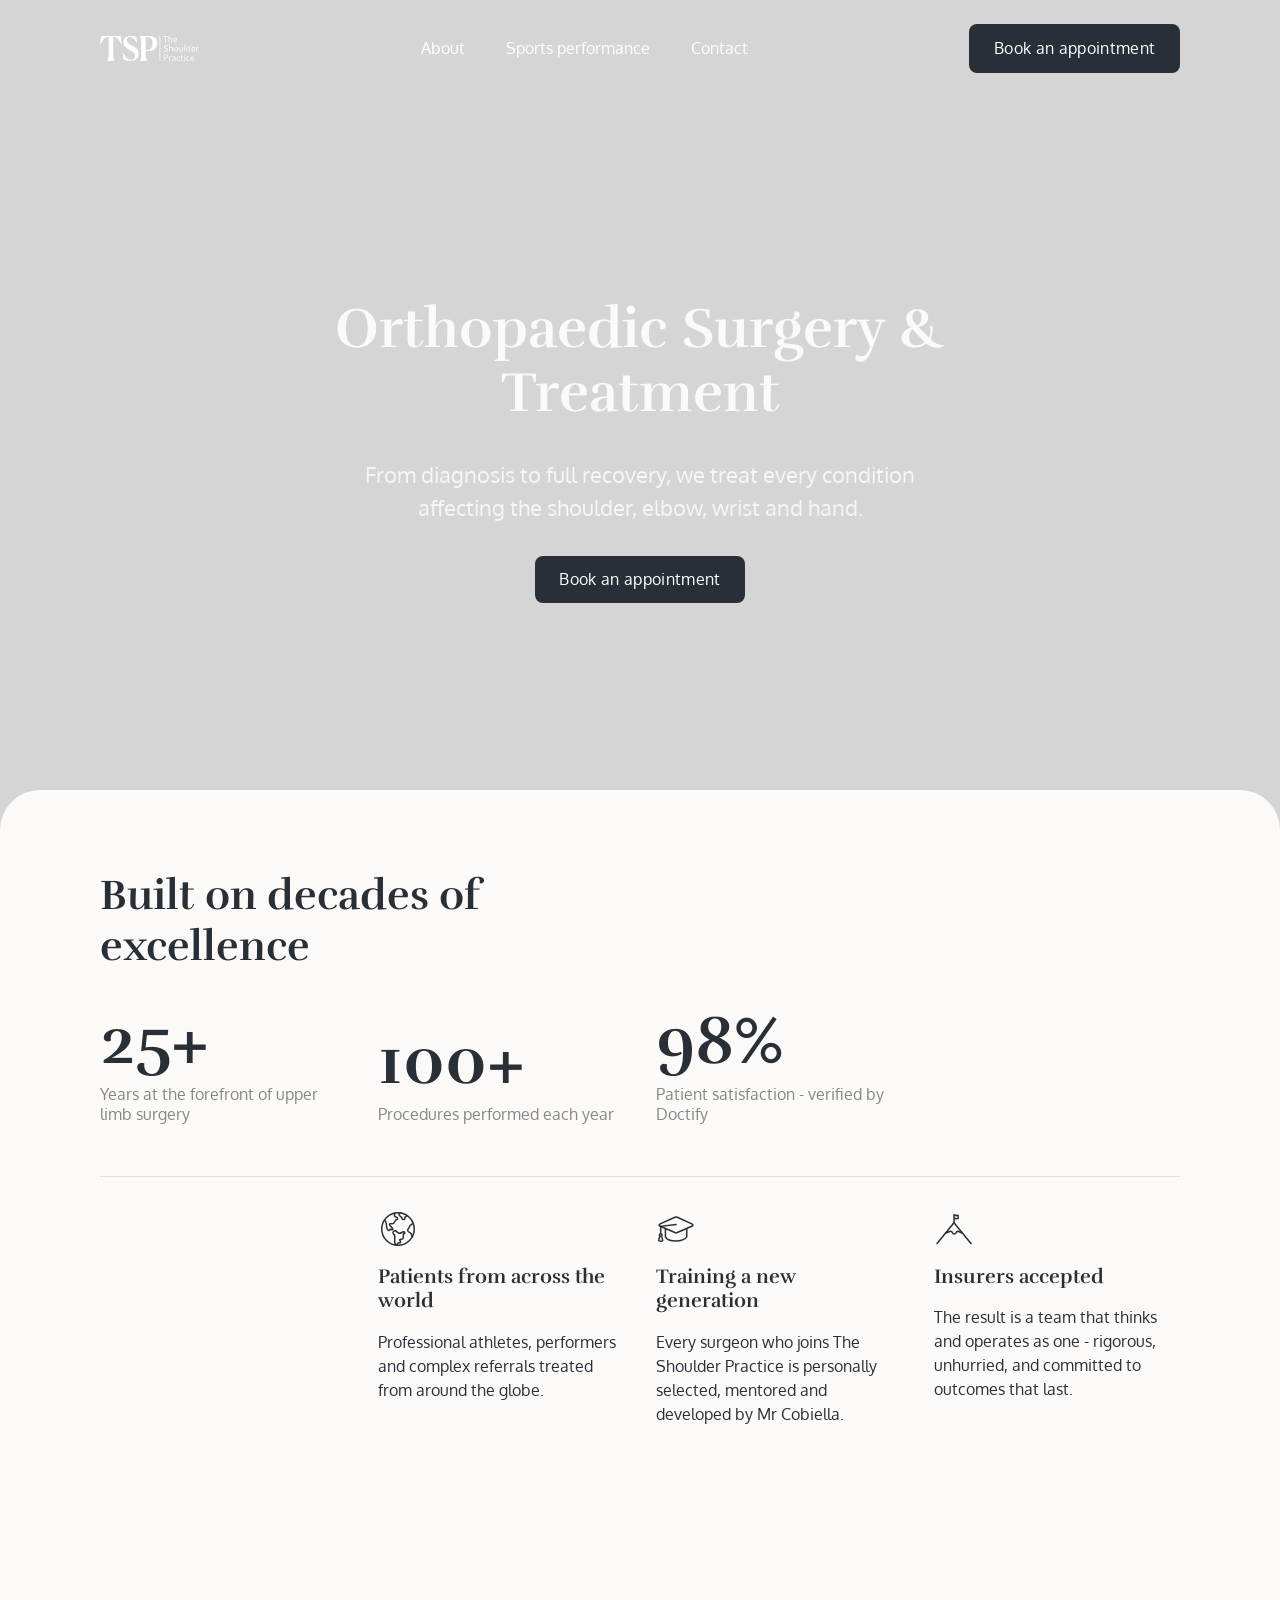
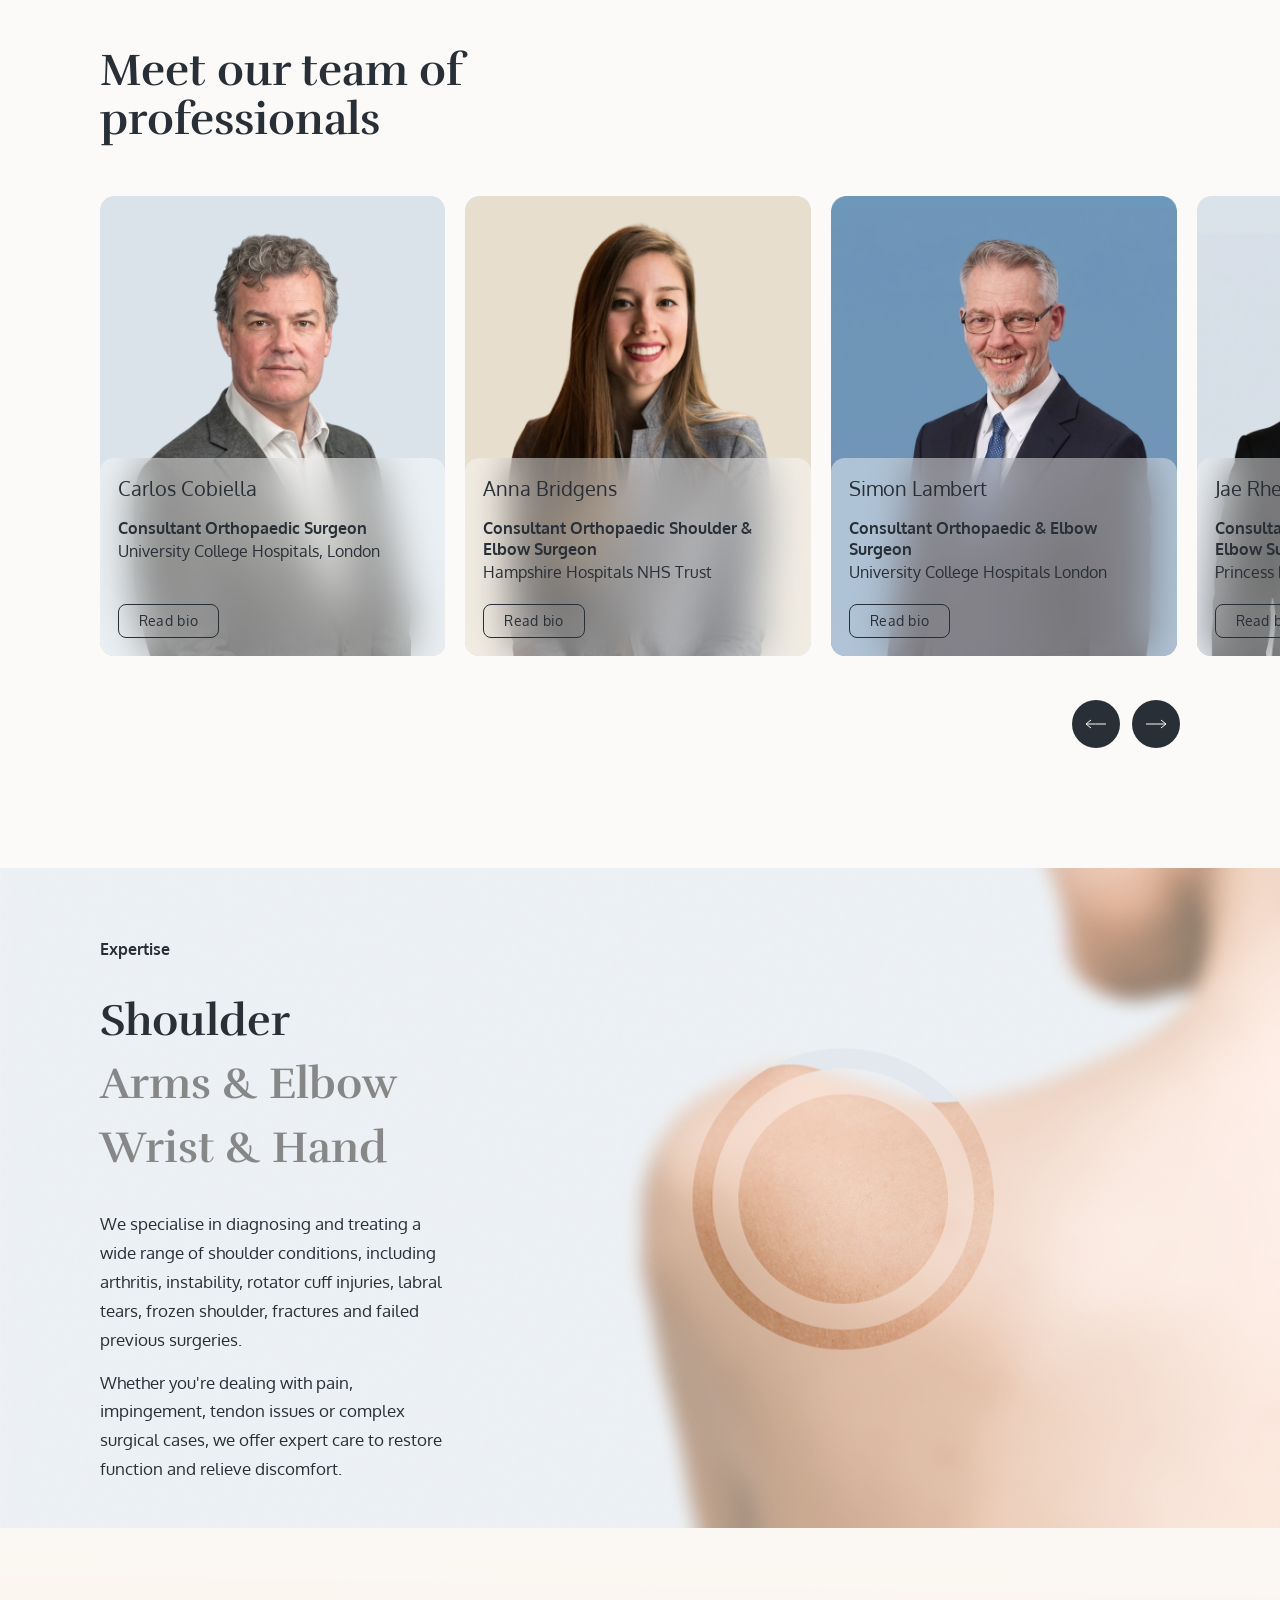
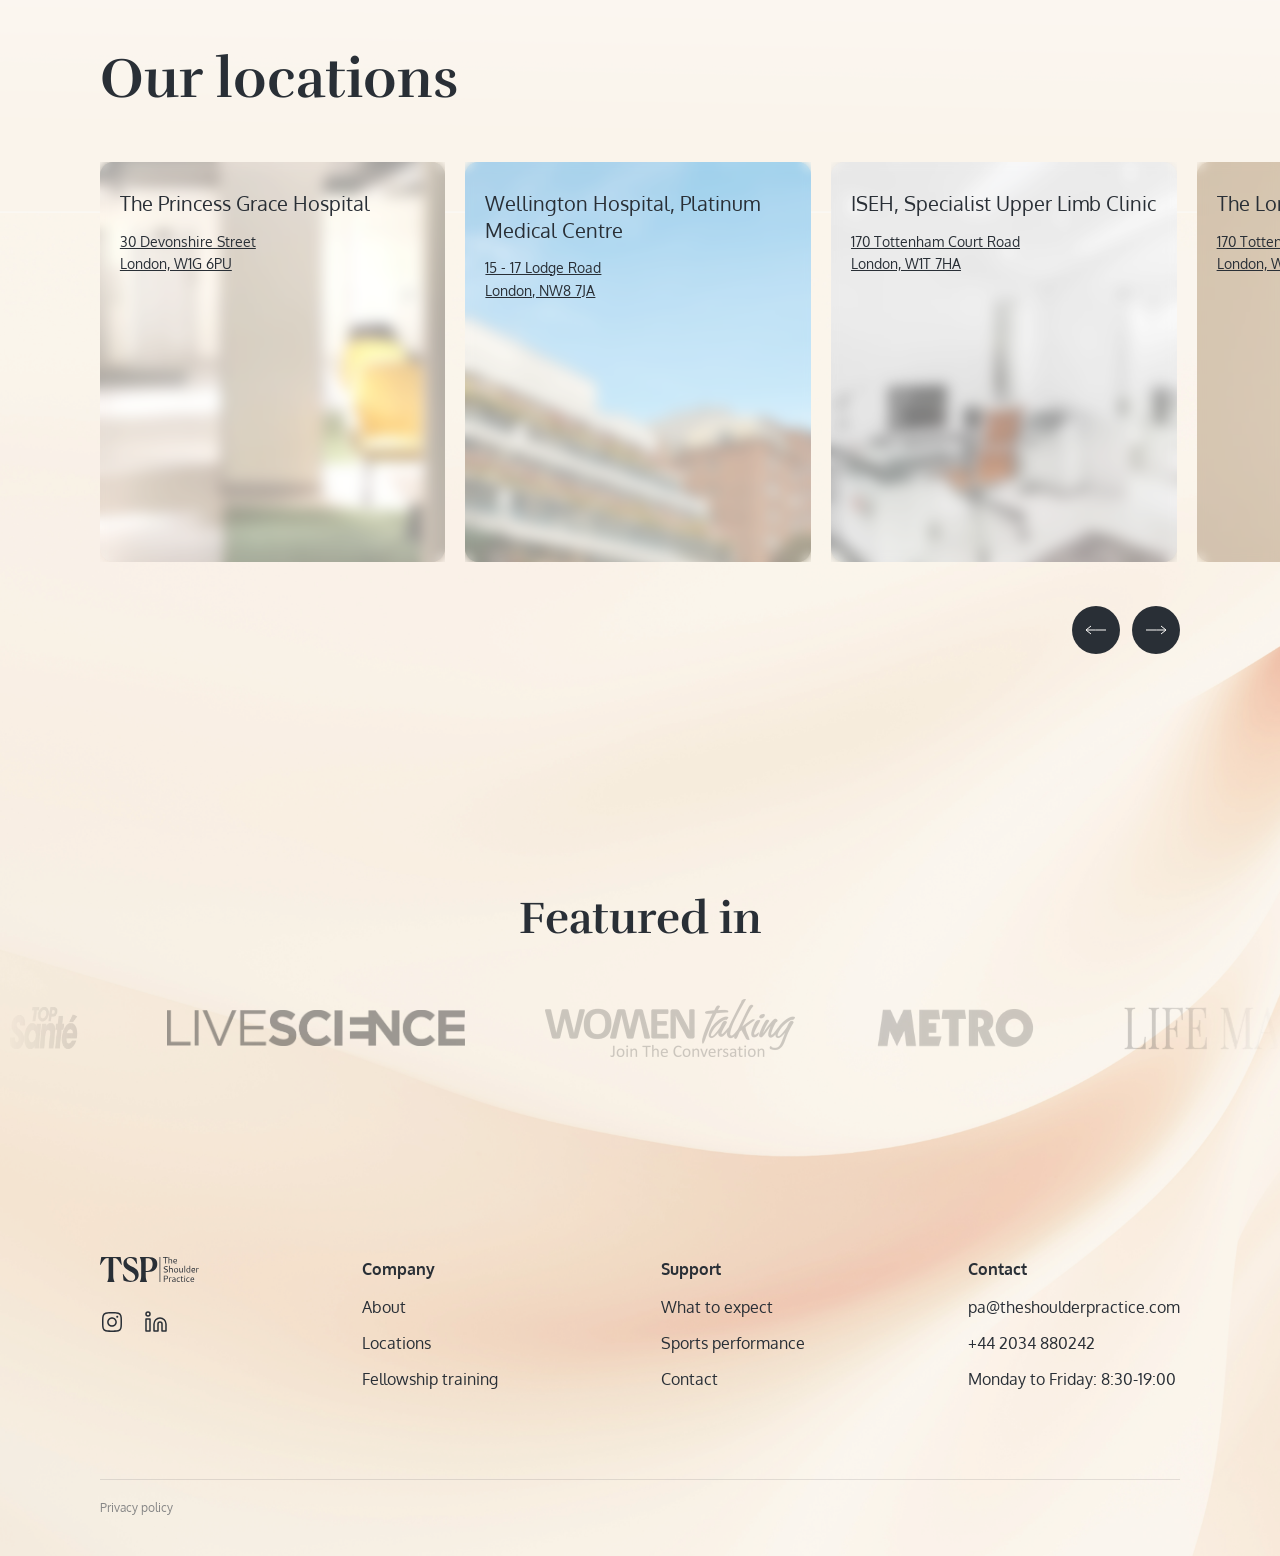
==== commit d67d9515: "Update index.html" ====
--- a/index.html
+++ b/index.html
@@ -71,11 +71,13 @@
       <div class="services-block">
         <div class="divider"></div>
         <div class="services-grid">
-          <div class="service">
-            <img src="assets/icons/medal.svg" alt="" class="svc-icon">
-            <p class="value-title">25 years of excellence</p>
-            <p class="value-desc">Mr Cobiella's career in upper limb surgery spans more than a quarter of a century at University College Hospital London.</p>
-          </div>
+          <div class="value-card">
+         <img src="assets/icons/medal.svg" alt="" class="svc-icon">
+        <div class="value-text">
+          <p class="value-title">25 years of excellence</p>
+          <p class="value-desc">Mr Cobiella's career in upper limb surgery spans more than a quarter of a century at University College Hospital London.</p>
+        </div>
+      </div>
           <div class="service">
             <img src="assets/icons/world.svg" alt="" class="svc-icon">
             <h3>Patients from across the world</h3>
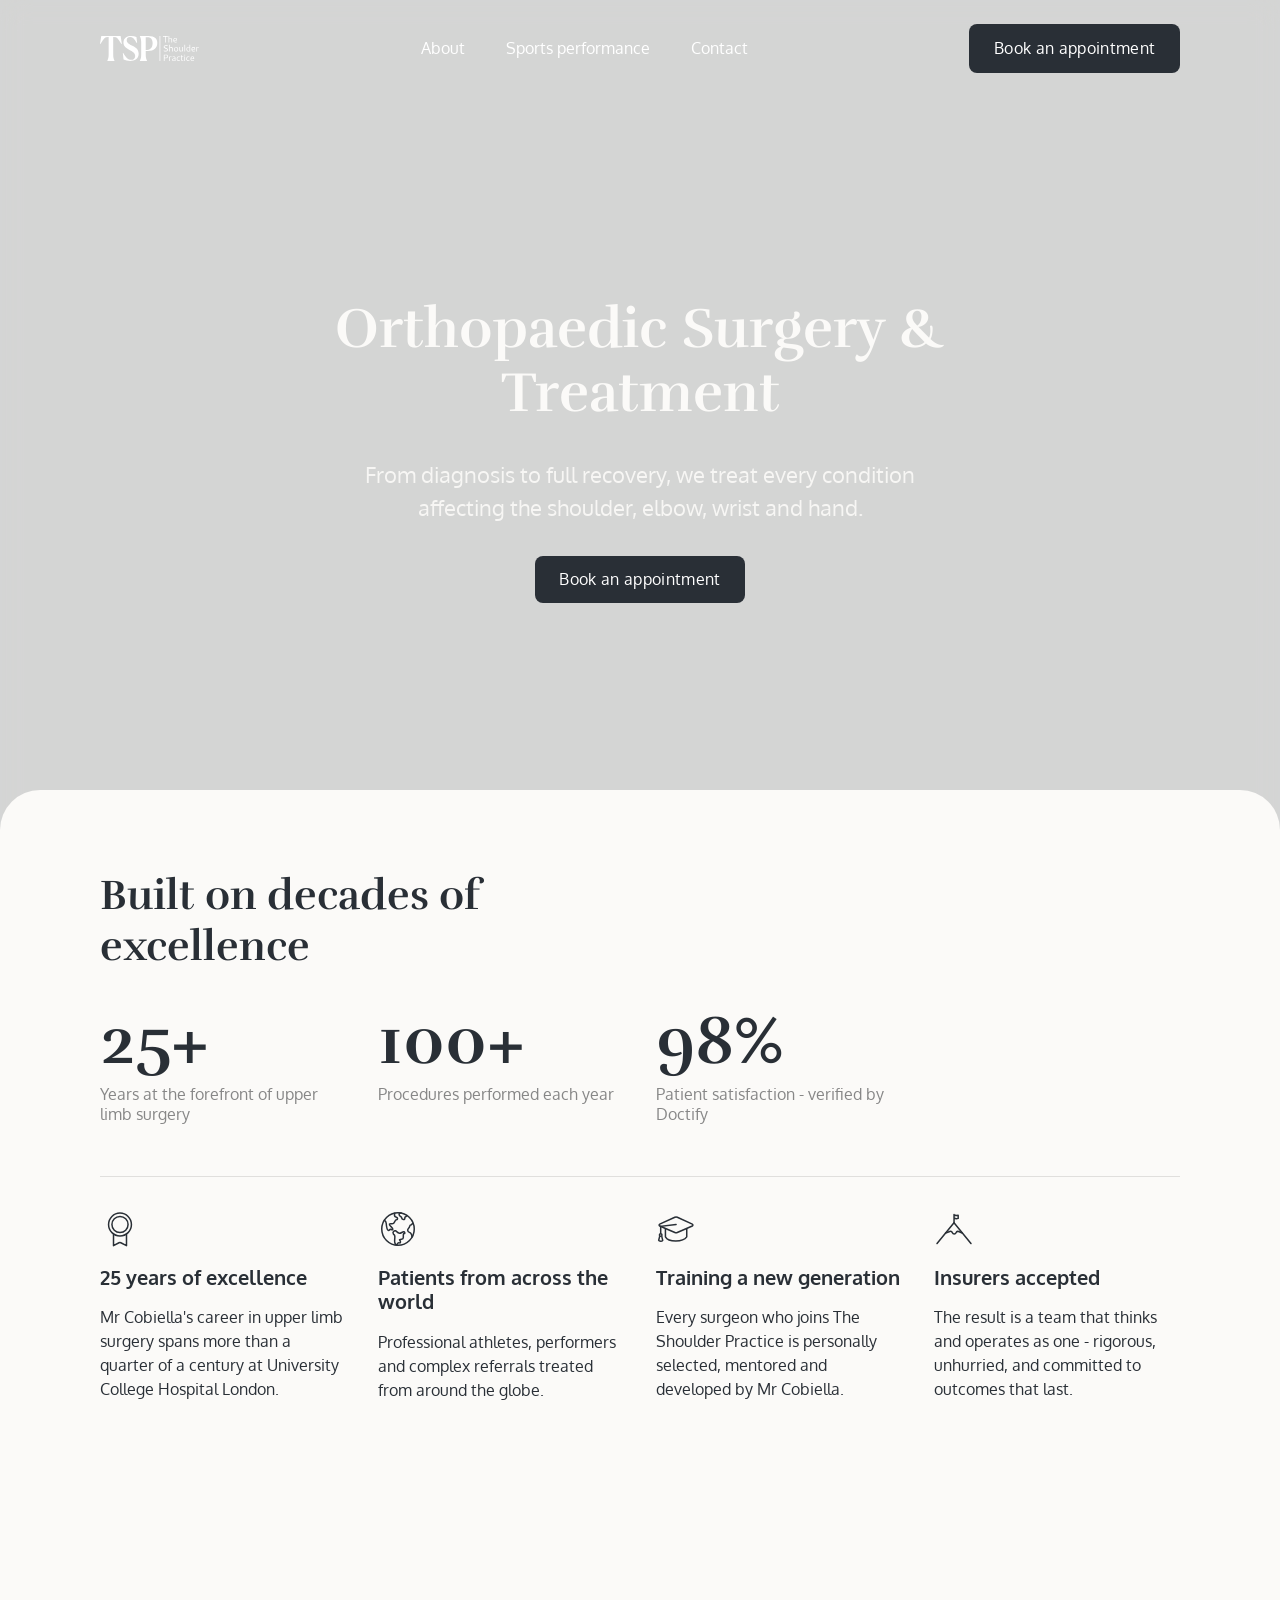
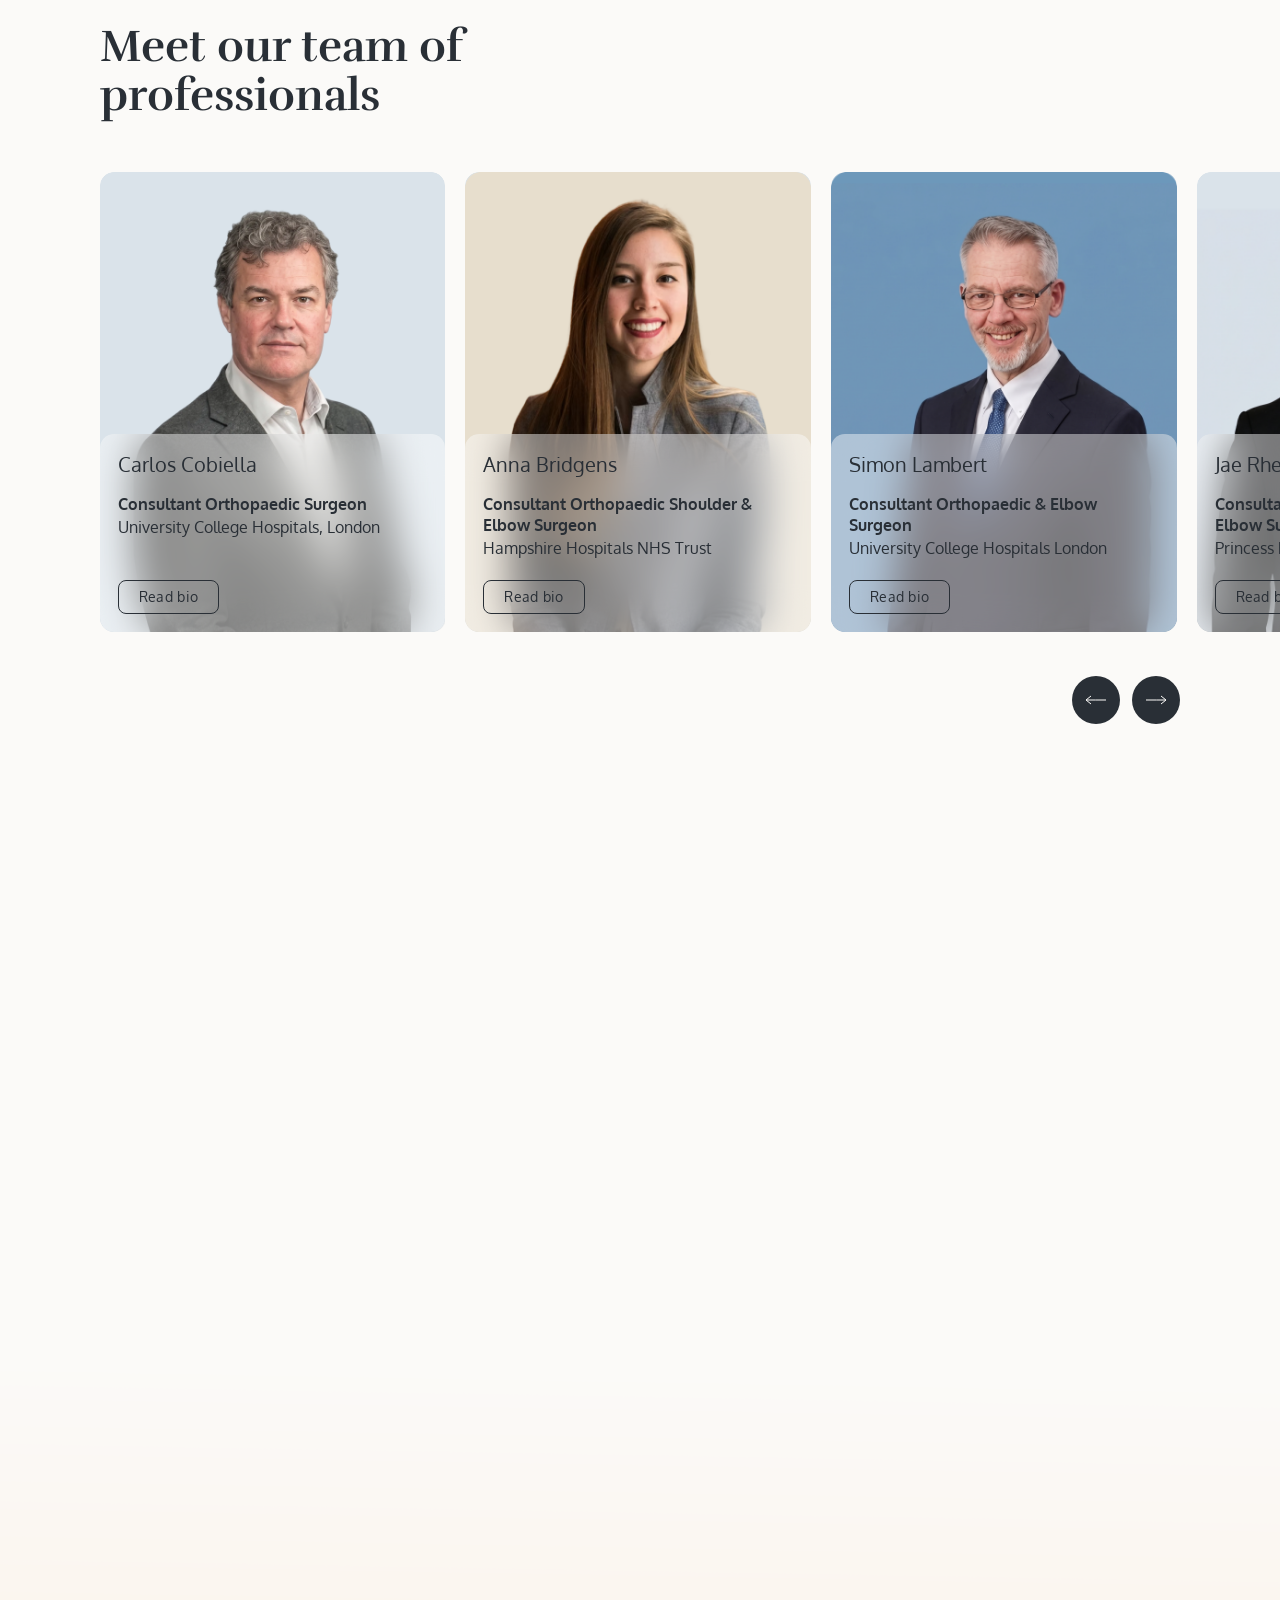
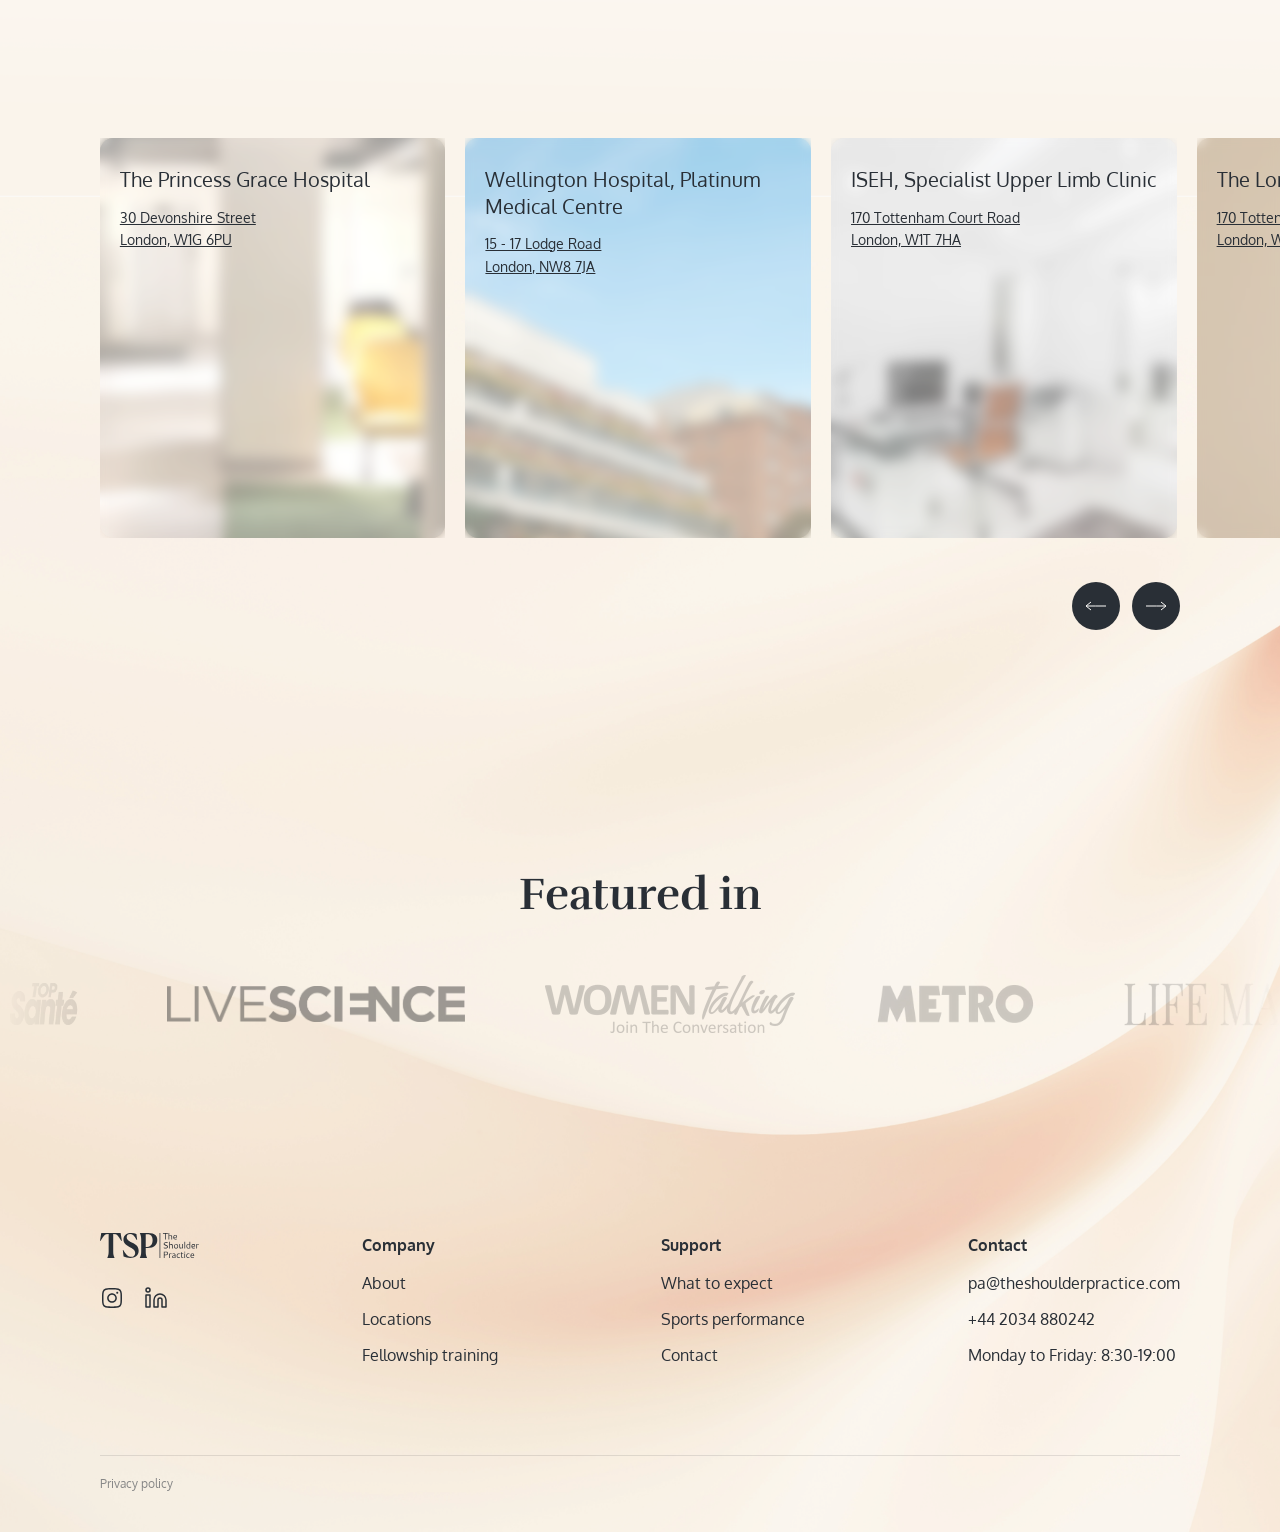
==== commit c88935a7: "Fix stats top-alignment and restore missing service card - Stats grid changed from align-items/justi" ====
--- a/index.html
+++ b/index.html
@@ -71,13 +71,11 @@
       <div class="services-block">
         <div class="divider"></div>
         <div class="services-grid">
-          <div class="value-card">
-         <img src="assets/icons/medal.svg" alt="" class="svc-icon">
-        <div class="value-text">
-          <p class="value-title">25 years of excellence</p>
-          <p class="value-desc">Mr Cobiella's career in upper limb surgery spans more than a quarter of a century at University College Hospital London.</p>
-        </div>
-      </div>
+          <div class="service">
+            <img src="assets/icons/medal.svg" alt="" class="svc-icon">
+            <h3>25 years of excellence</h3>
+            <p>Mr Cobiella's career in upper limb surgery spans more than a quarter of a century at University College Hospital London.</p>
+          </div>
           <div class="service">
             <img src="assets/icons/world.svg" alt="" class="svc-icon">
             <h3>Patients from across the world</h3>
--- a/css/styles.css
+++ b/css/styles.css
@@ -325,14 +325,14 @@
   display: grid;
   grid-template-columns: repeat(4, 1fr);
   gap: 32px;
-  align-items: flex-end;
+  align-items: start;
 }
 
 .stat {
   display: flex;
   flex-direction: column;
   gap: 0;
-  justify-content: flex-end;
+  justify-content: flex-start;
 }
 
 .stat-n {
@@ -377,7 +377,7 @@
   object-fit: contain;
 }
 
-.service h3 { font-size: clamp(16px, 1.6vw, 24px); font-weight: 700; line-height: 1.2; color: var(--text); }
+.service h3 { font-family: var(--sans); font-size: clamp(16px, 1.6vw, 24px); font-weight: 700; line-height: 1.2; color: var(--text); }
 .service p  { font-size: 16px; line-height: 1.5; color: var(--text); }
 
 
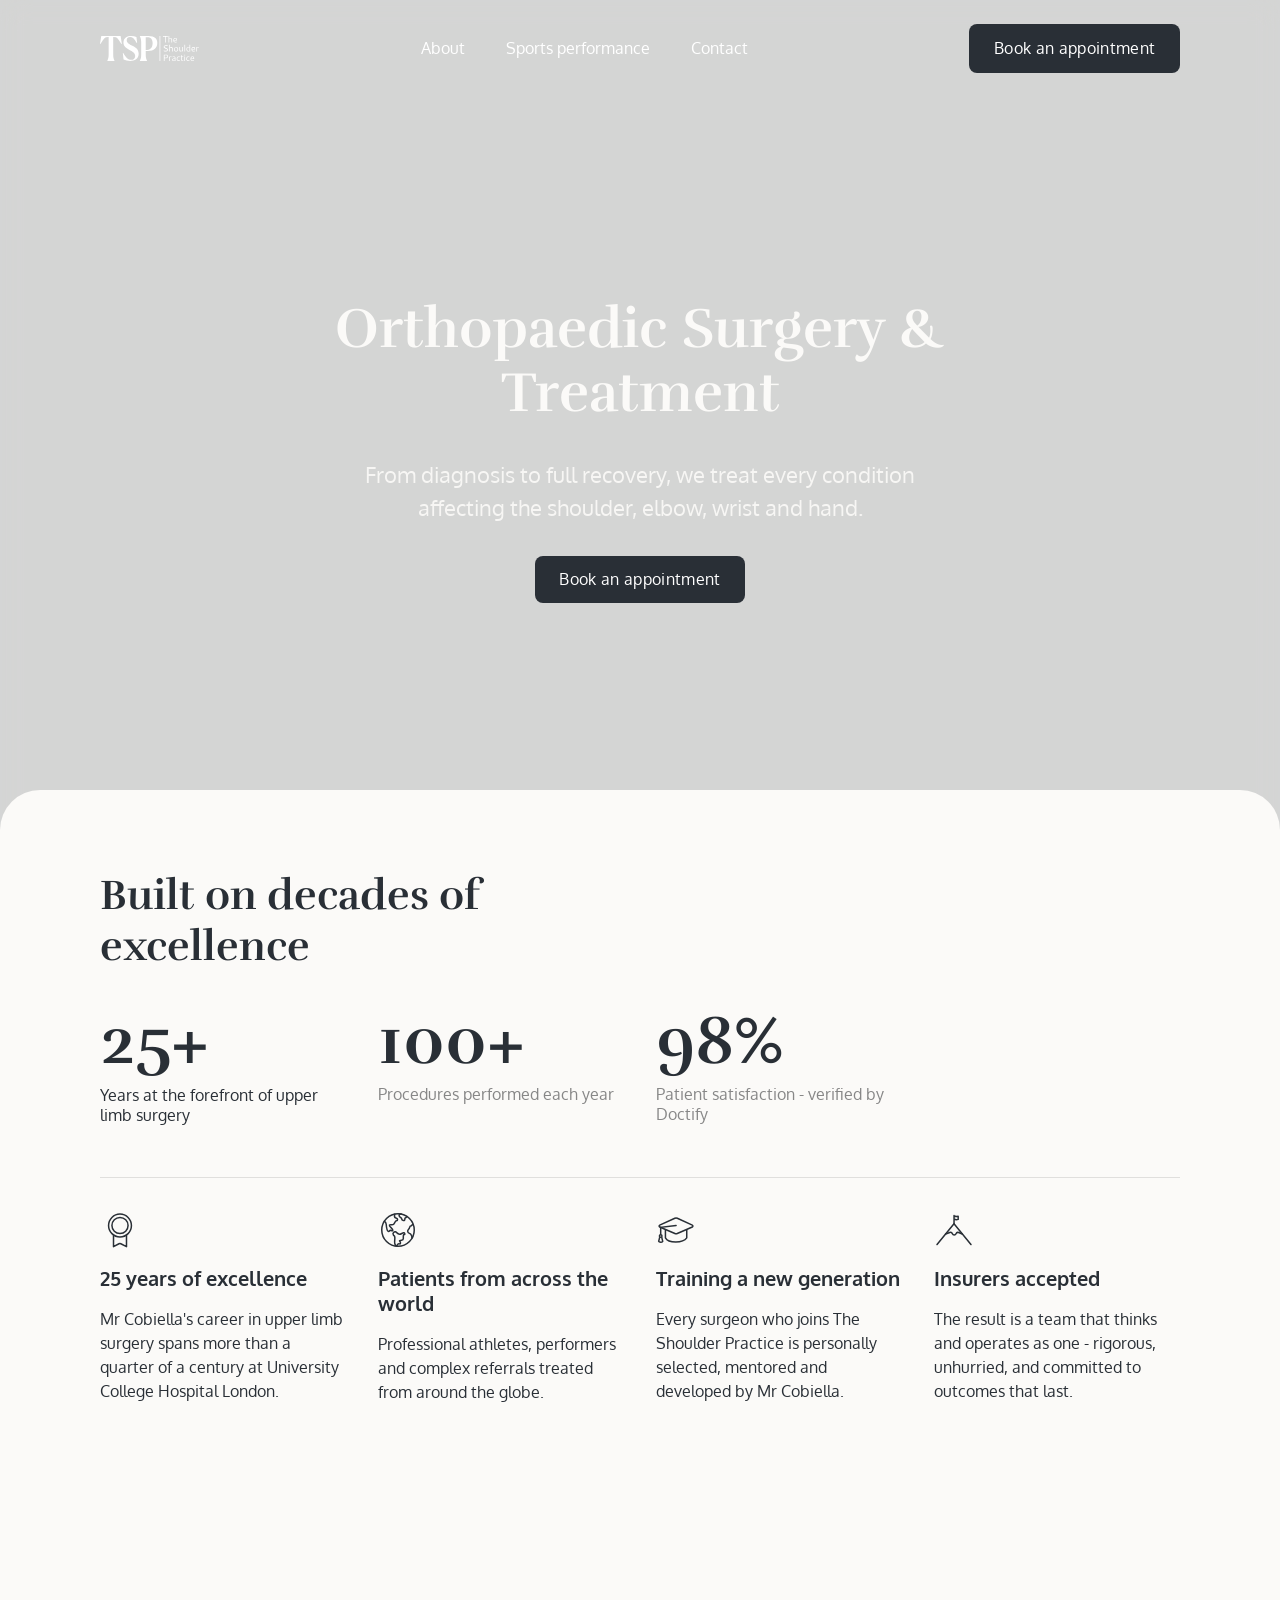
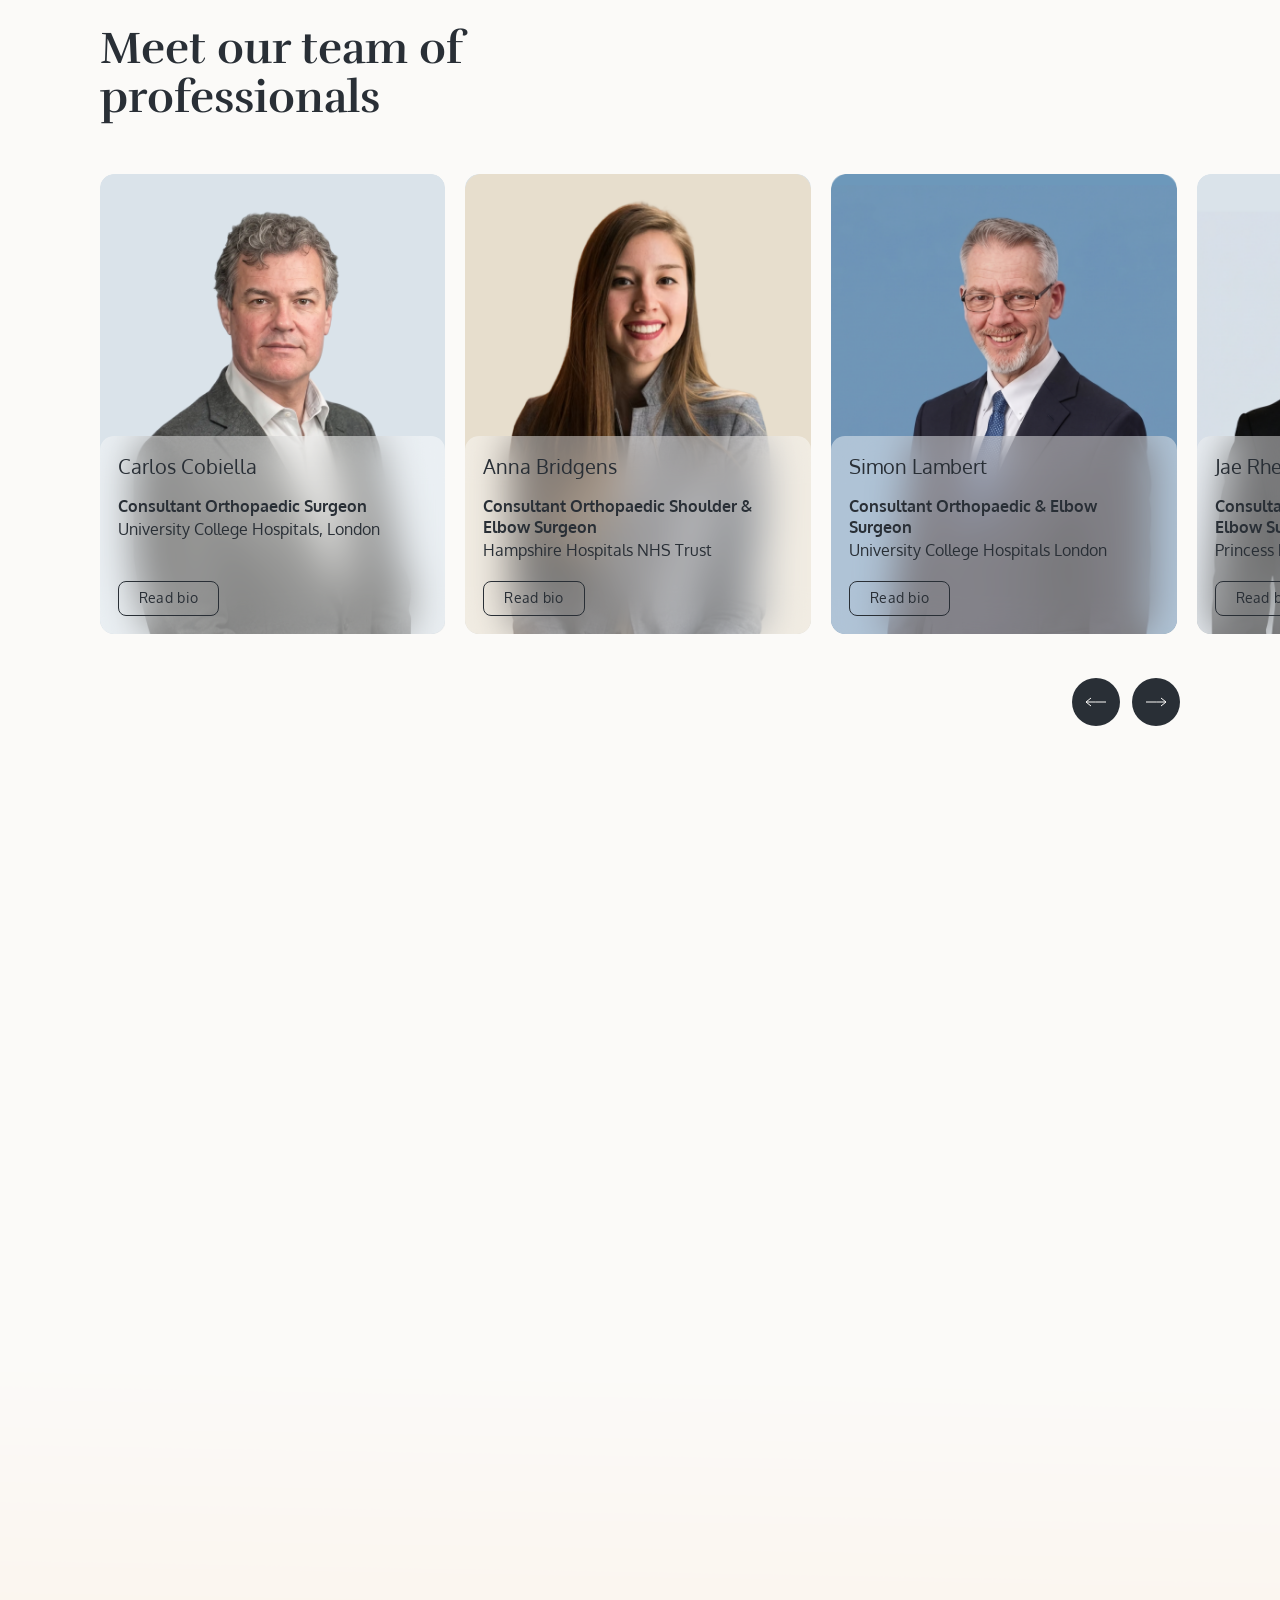
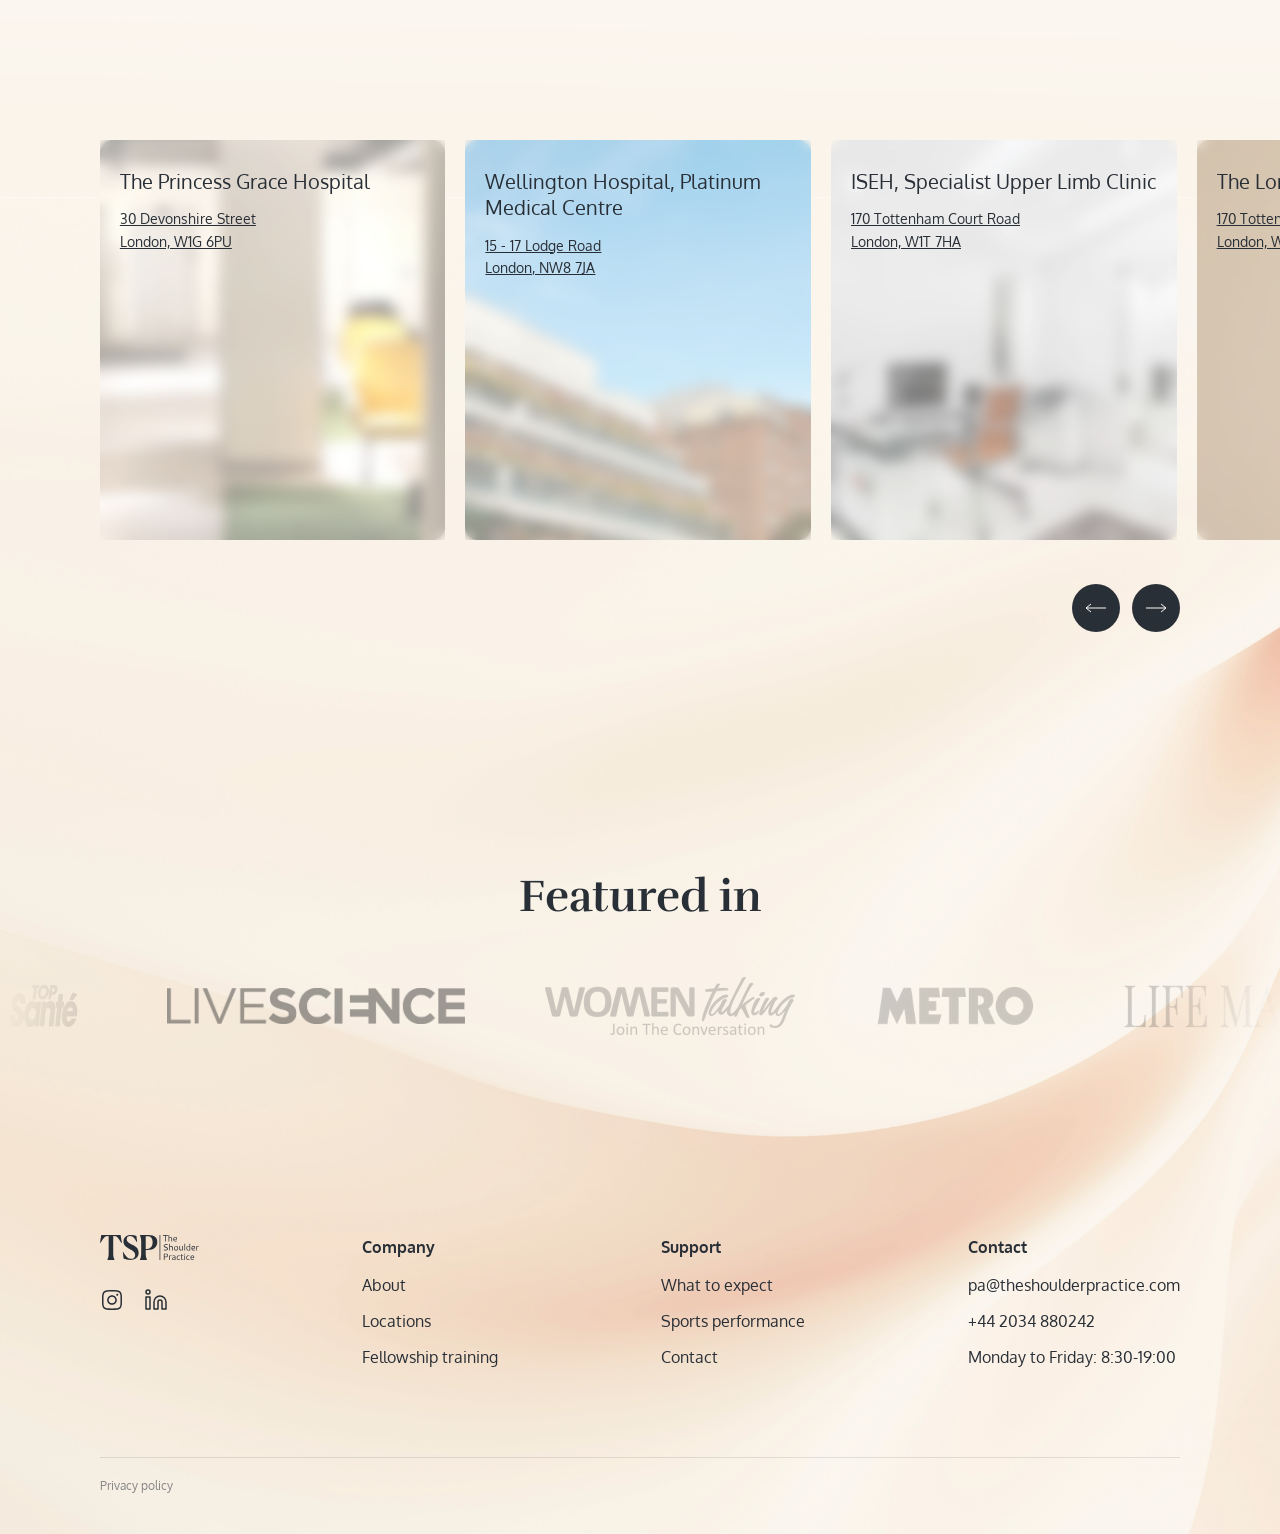
==== commit b77320ab: "Update index.html" ====
--- a/index.html
+++ b/index.html
@@ -56,7 +56,7 @@
         <div class="stats-grid">
           <div class="stat">
             <span class="stat-n" data-count="25" data-suffix="+">25+</span>
-            <span class="stat-l">Years at the forefront of upper limb surgery</span>
+            <p>Years at the forefront of upper limb surgery</p>
           </div>
           <div class="stat">
             <span class="stat-n" data-count="100" data-suffix="+">100+</span>
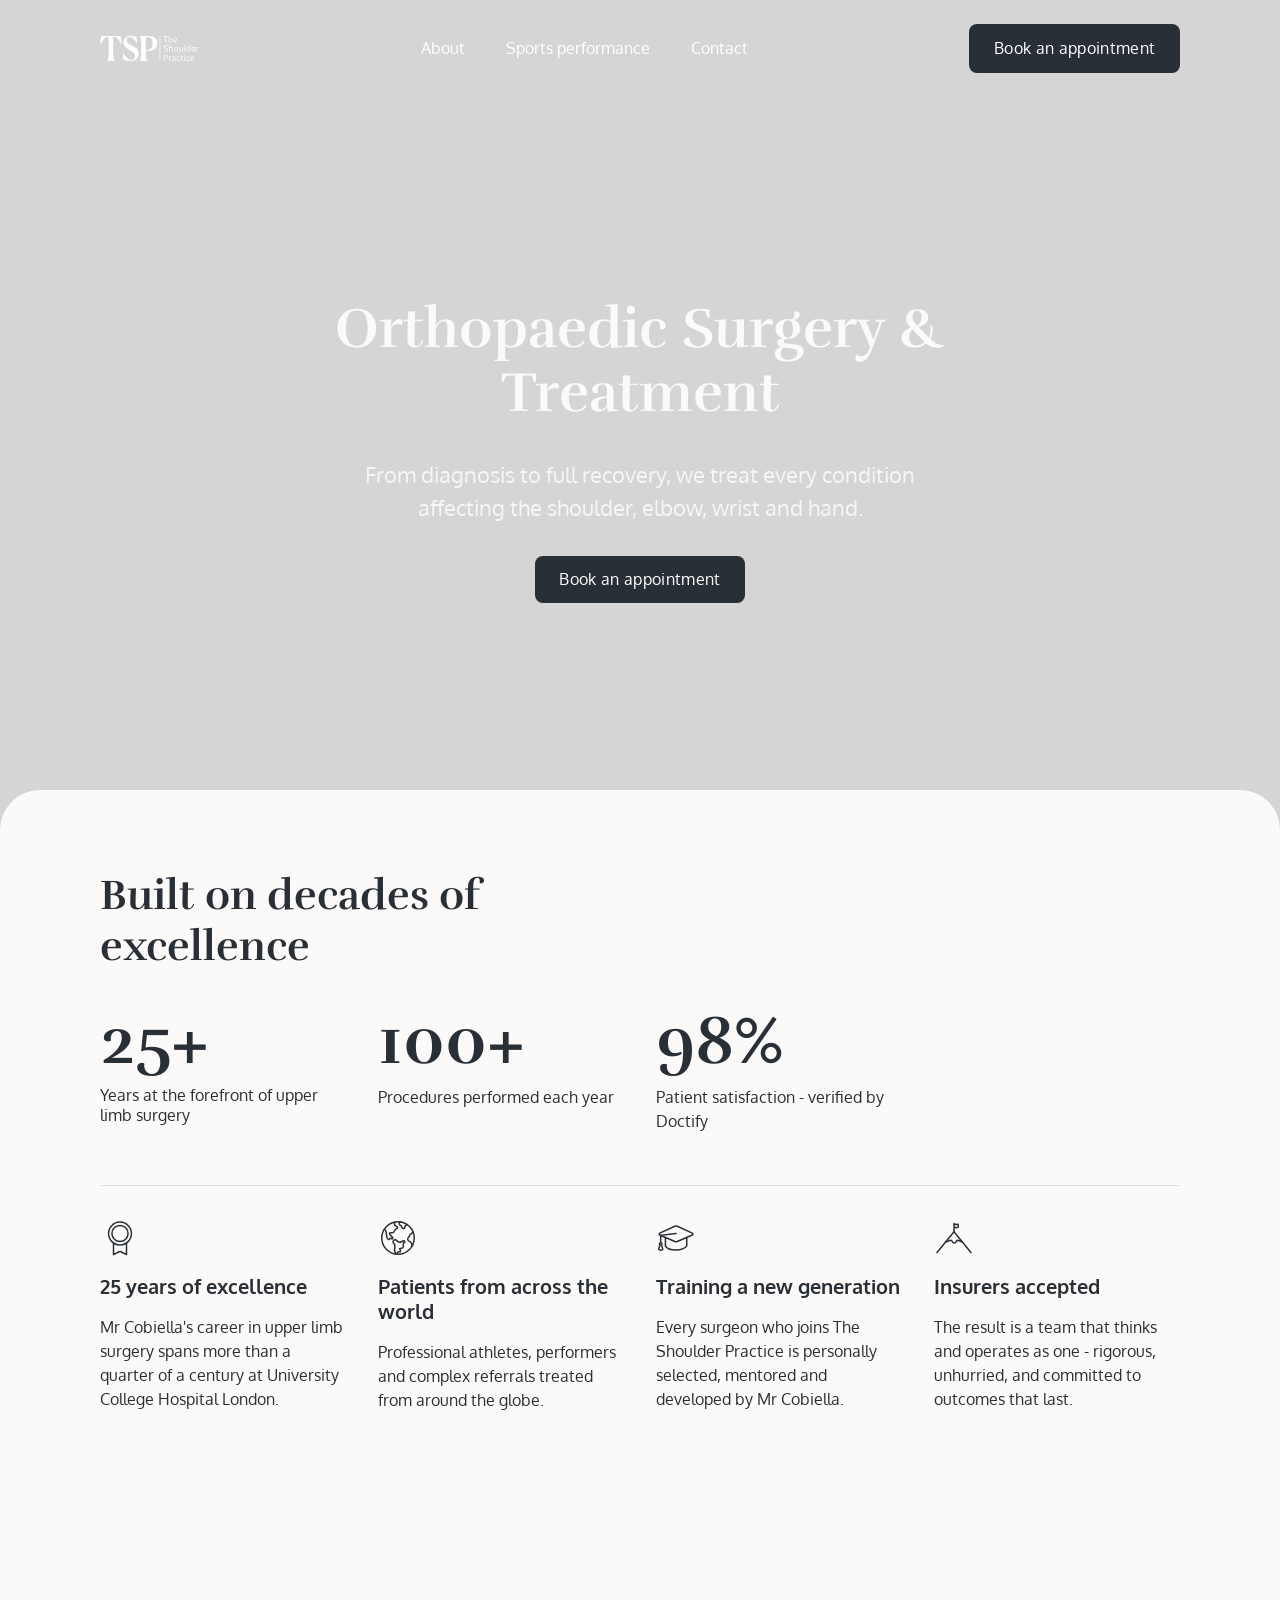
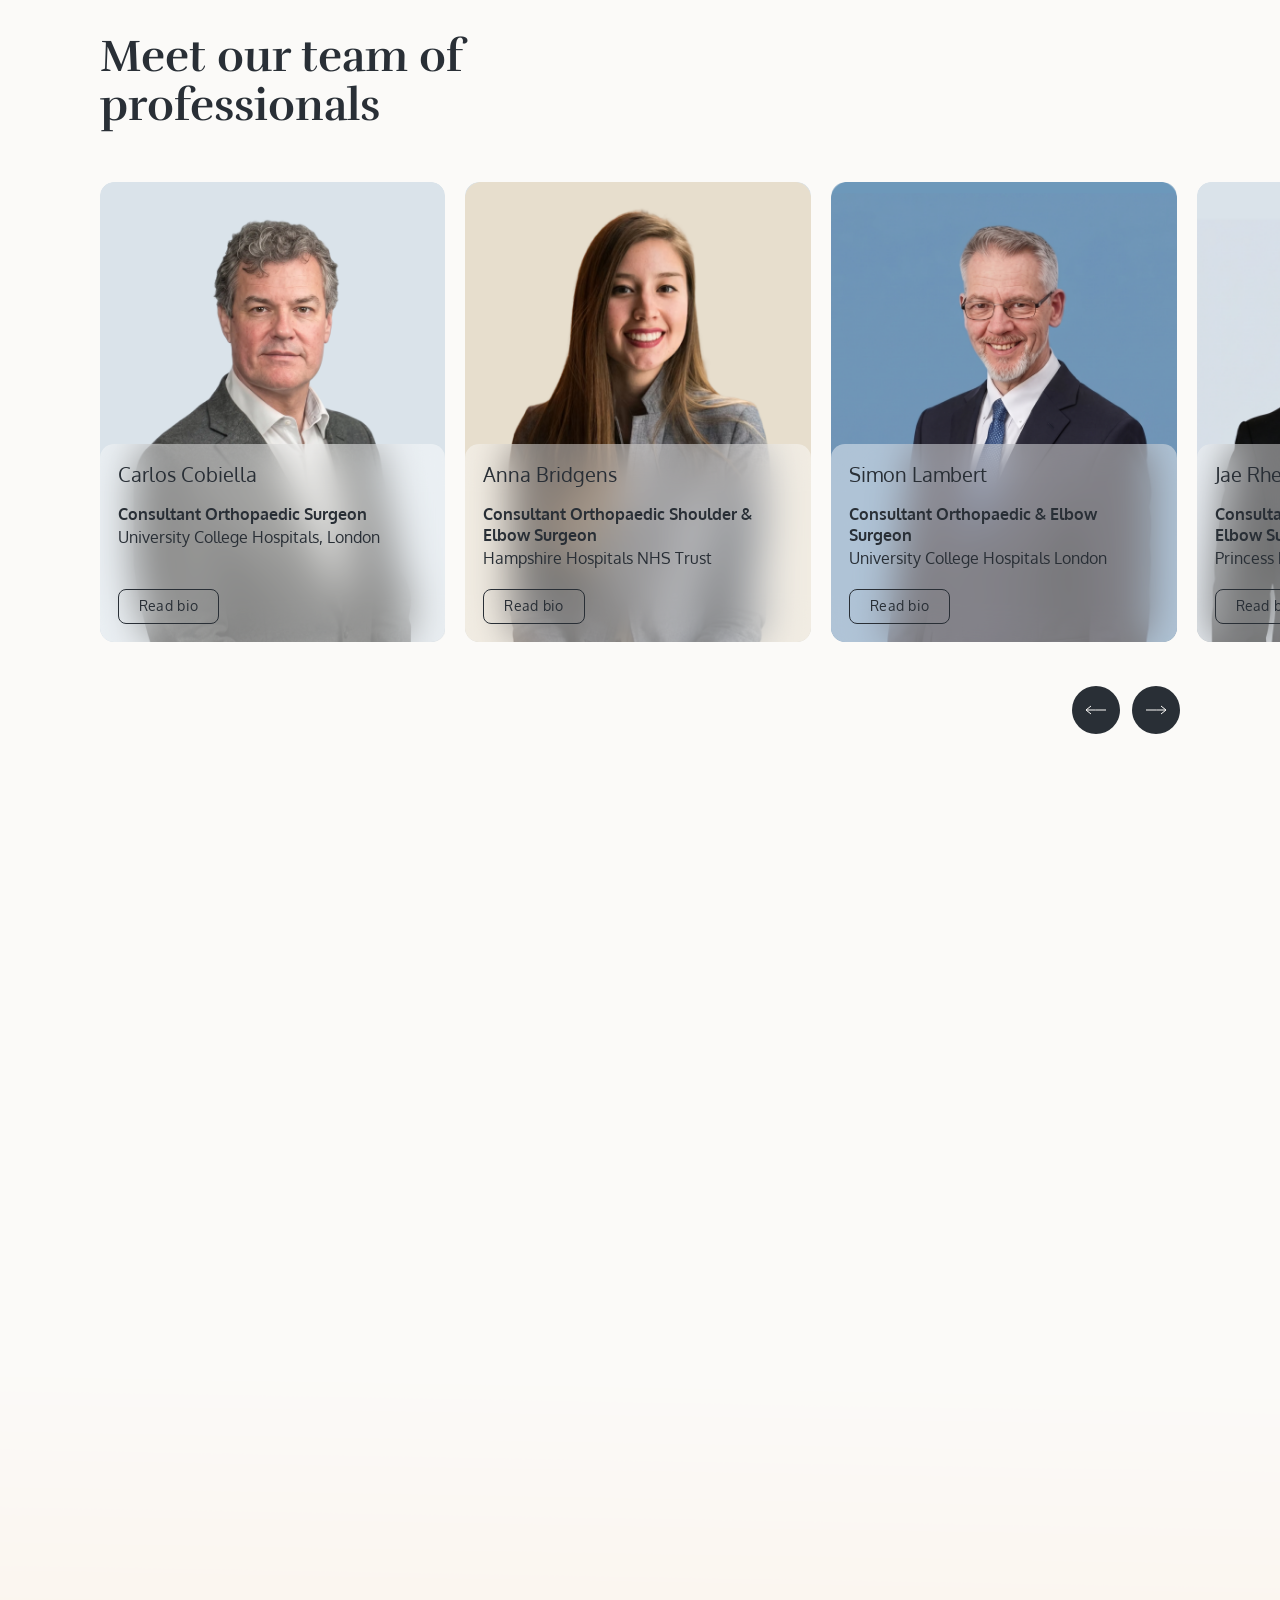
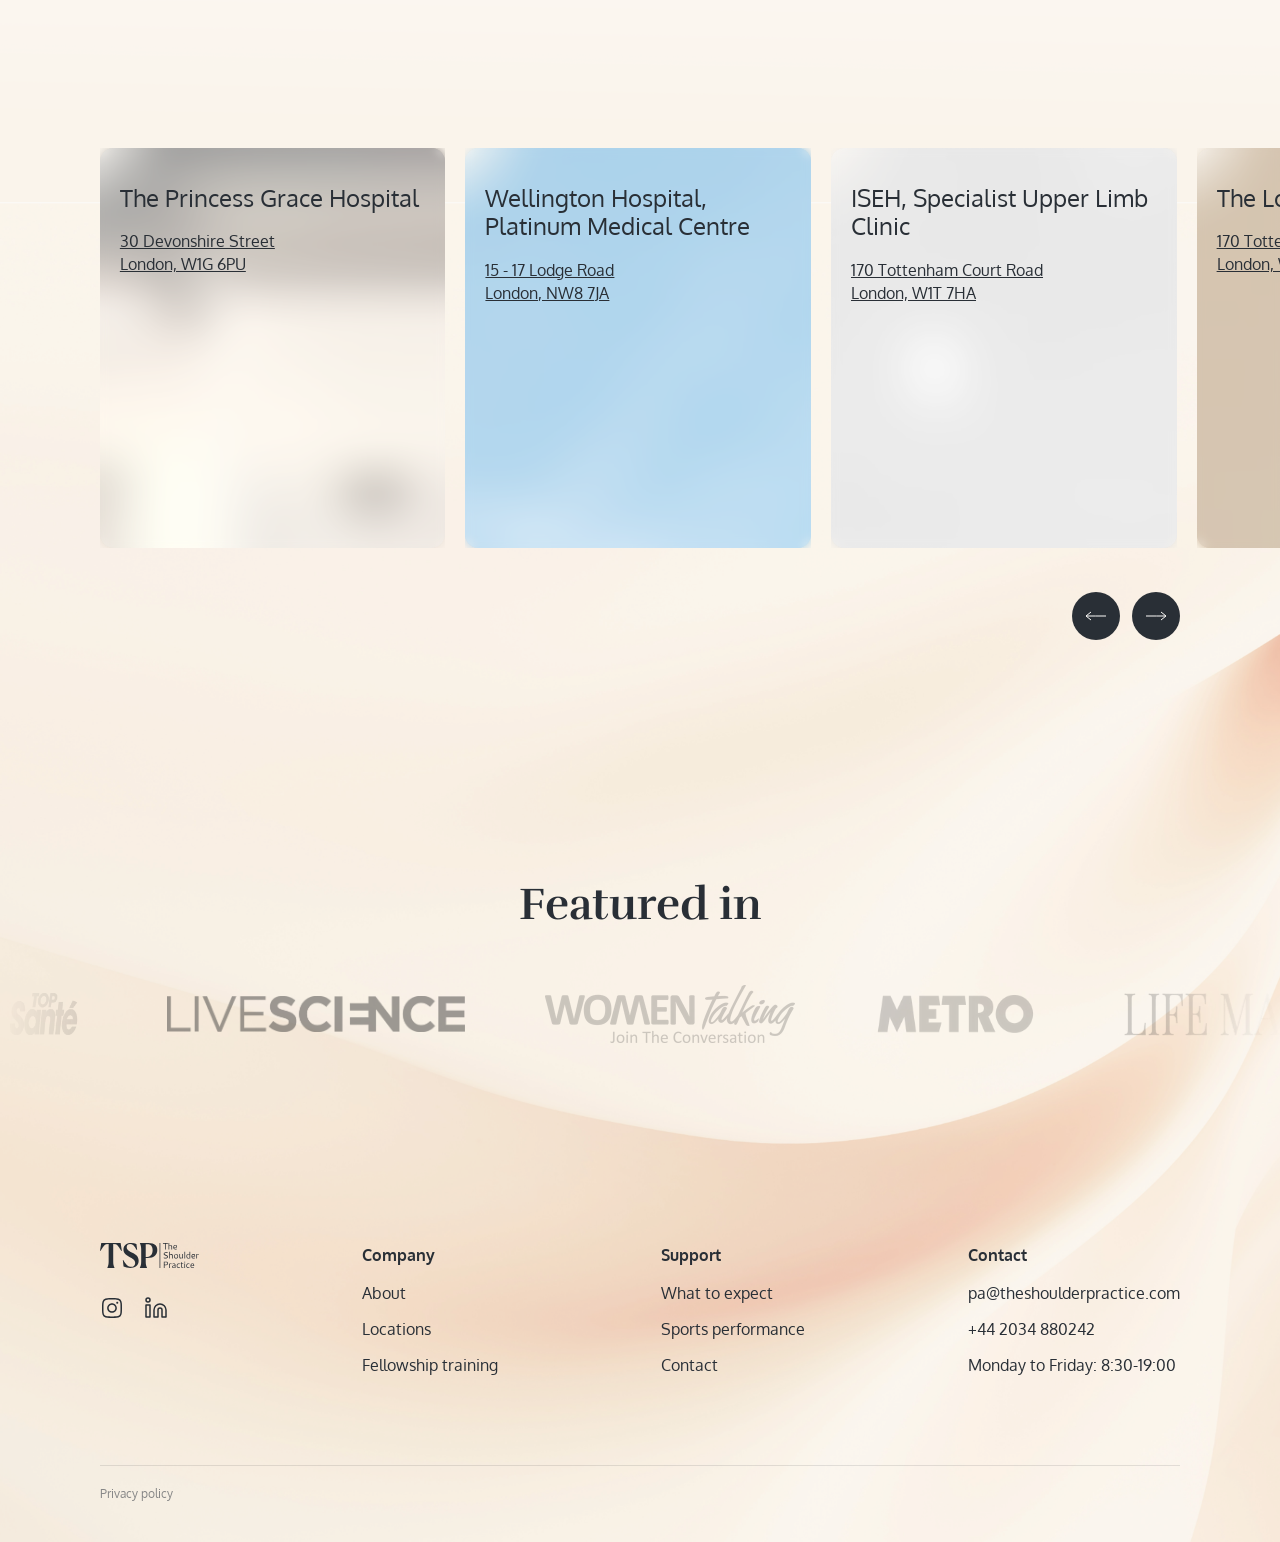
==== commit 33b73fbf: "Use background-image structure for home page location cards Replaced <img> tag + .loc-overlay with b" ====
--- a/index.html
+++ b/index.html
@@ -194,46 +194,52 @@
     </div>
     <div class="carousel-clip" id="loc-clip">
       <div class="carousel-track" id="locations-track">
-        <div class="loc-card">
-          <img src="assets/images/location1.png" alt="The Princess Grace Hospital">
-          <div class="loc-overlay">
-            <p class="loc-name">The Princess Grace Hospital</p>
-            <a href="https://www.google.co.uk/maps/place/Devonshire+Hospital,+30+Devonshire+St,+Marylebone,+London+W1G+6PX/@51.5209505,-0.1536207,17z/data=!3m1!4b1!4m5!3m4!1s0x48761ad1ed59bef5:0xa3706fea6bccd6db!8m2!3d51.5209472!4d-0.151432?shorturl=1" target="_blank" class="loc-addr">30 Devonshire Street<br>London, W1G 6PU</a>
-          </div>
-        </div>
-        <div class="loc-card">
-          <img src="assets/images/location2.png" alt="Wellington Hospital">
-          <div class="loc-overlay">
-            <p class="loc-name">Wellington Hospital, Platinum Medical Centre</p>
-            <a href="https://www.google.com/maps/place/Lodge+Rd,+London+NW8+7JA/@51.5291615,-0.1700757,17z/data=!3m1!4b1!4m5!3m4!1s0x48761ab92186330b:0xa1d2cf1aa47ea7e8!8m2!3d51.5294733!4d-0.1679403?shorturl=1" target="_blank" class="loc-addr">15 - 17 Lodge Road<br>London, NW8 7JA</a>
-          </div>
-        </div>
-        <div class="loc-card">
-          <img src="assets/images/location3.png" alt="ISEH">
-          <div class="loc-overlay">
-            <p class="loc-name">ISEH, Specialist Upper Limb Clinic</p>
-            <a href="https://www.google.com/maps/place//data=!4m2!3m1!1s0x48761b2927bb5d2b:0x67436b11b54bdfc2?source=g.page.share" target="_blank" class="loc-addr">170 Tottenham Court Road<br>London, W1T 7HA</a>
-          </div>
-        </div>
-        <div class="loc-card">
-          <img src="assets/images/location4.png" alt="The London Clinic">
-          <div class="loc-overlay">
-            <p class="loc-name">The London Clinic</p>
-            <a href="https://www.google.com/maps/place/The+London+Clinic+Consulting+Rooms+at+5+Devonshire+Place/@51.5218312,-0.1496965,15z/data=!4m5!3m4!1s0x0:0x42cf6e7fa746198f!8m2!3d51.5218312!4d-0.1496965?shorturl=1" target="_blank" class="loc-addr">170 Tottenham Court Road<br>London, W1T 7HA</a>
-          </div>
-        </div>
-        <div class="loc-card">
-          <img src="assets/images/location5.png" alt="The Portland Hospital">
-          <div class="loc-overlay">
-            <p class="loc-name">The Portland Hospital</p>
-            <a href="https://www.google.com/maps/place/London+W1W+5AH/@51.5230243,-0.1464657,17z/data=!3m1!4b1!4m5!3m4!1s0x48761ad7047f191f:0x8bf30518b3229a5b!8m2!3d51.5229245!4d-0.144346?sa=X&ved=2ahUKEwiJsvvt--P1AhWSoFwKHVJPCa8Q8gF6BAg3EAE&shorturl=1" target="_blank" class="loc-addr">205-209 Great Portland Street<br>London, W1W 5AH</a>
-          </div>
-        </div>
-        <div class="loc-card">
-          <img src="assets/images/location6.png" alt="The Lister Hospital">
-          <div class="loc-overlay">
-            <p class="loc-name">The Lister Hospital</p>
-            <a href="https://www.google.com/maps/place/The+Lister+Hospital,+part+of+HCA+Healthcare+UK/@51.486454,-0.150559,15z/data=!4m6!3m5!1s0x4876111e860ecf6d:0x2b6682d7a60e6aad!8m2!3d51.4865996!4d-0.1499646!16s%2Fm%2F05mvm66?entry=ttu&g_ep=EgoyMDI2MDQyOS4wIKXMDSoASAFQAw%3D%3D" target="_blank" class="loc-addr">Chelsea Bridge Road<br>London, SW1W 8RH</a>
+        <div class="loc-card" style="background-image: url('assets/images/location1.png')">
+          <div class="loc-card-glass">
+            <div class="loc-card-info">
+              <p class="loc-card-name">The Princess Grace Hospital</p>
+              <a href="https://www.google.co.uk/maps/place/Devonshire+Hospital,+30+Devonshire+St,+Marylebone,+London+W1G+6PX/@51.5209505,-0.1536207,17z/data=!3m1!4b1!4m5!3m4!1s0x48761ad1ed59bef5:0xa3706fea6bccd6db!8m2!3d51.5209472!4d-0.151432?shorturl=1" target="_blank" class="loc-card-address">30 Devonshire Street<br>London, W1G 6PU</a>
+            </div>
+          </div>
+        </div>
+        <div class="loc-card" style="background-image: url('assets/images/location2.png')">
+          <div class="loc-card-glass">
+            <div class="loc-card-info">
+              <p class="loc-card-name">Wellington Hospital, Platinum Medical Centre</p>
+              <a href="https://www.google.com/maps/place/Lodge+Rd,+London+NW8+7JA/@51.5291615,-0.1700757,17z/data=!3m1!4b1!4m5!3m4!1s0x48761ab92186330b:0xa1d2cf1aa47ea7e8!8m2!3d51.5294733!4d-0.1679403?shorturl=1" target="_blank" class="loc-card-address">15 - 17 Lodge Road<br>London, NW8 7JA</a>
+            </div>
+          </div>
+        </div>
+        <div class="loc-card" style="background-image: url('assets/images/location3.png')">
+          <div class="loc-card-glass">
+            <div class="loc-card-info">
+              <p class="loc-card-name">ISEH, Specialist Upper Limb Clinic</p>
+              <a href="https://www.google.com/maps/place//data=!4m2!3m1!1s0x48761b2927bb5d2b:0x67436b11b54bdfc2?source=g.page.share" target="_blank" class="loc-card-address">170 Tottenham Court Road<br>London, W1T 7HA</a>
+            </div>
+          </div>
+        </div>
+        <div class="loc-card" style="background-image: url('assets/images/location4.png')">
+          <div class="loc-card-glass">
+            <div class="loc-card-info">
+              <p class="loc-card-name">The London Clinic</p>
+              <a href="https://www.google.com/maps/place/The+London+Clinic+Consulting+Rooms+at+5+Devonshire+Place/@51.5218312,-0.1496965,15z/data=!4m5!3m4!1s0x0:0x42cf6e7fa746198f!8m2!3d51.5218312!4d-0.1496965?shorturl=1" target="_blank" class="loc-card-address">170 Tottenham Court Road<br>London, W1T 7HA</a>
+            </div>
+          </div>
+        </div>
+        <div class="loc-card" style="background-image: url('assets/images/location5.png')">
+          <div class="loc-card-glass">
+            <div class="loc-card-info">
+              <p class="loc-card-name">The Portland Hospital</p>
+              <a href="https://www.google.com/maps/place/London+W1W+5AH/@51.5230243,-0.1464657,17z/data=!3m1!4b1!4m5!3m4!1s0x48761ad7047f191f:0x8bf30518b3229a5b!8m2!3d51.5229245!4d-0.144346?sa=X&ved=2ahUKEwiJsvvt--P1AhWSoFwKHVJPCa8Q8gF6BAg3EAE&shorturl=1" target="_blank" class="loc-card-address">205-209 Great Portland Street<br>London, W1W 5AH</a>
+            </div>
+          </div>
+        </div>
+        <div class="loc-card" style="background-image: url('assets/images/location6.png')">
+          <div class="loc-card-glass">
+            <div class="loc-card-info">
+              <p class="loc-card-name">The Lister Hospital</p>
+              <a href="https://www.google.com/maps/place/The+Lister+Hospital,+part+of+HCA+Healthcare+UK/@51.486454,-0.150559,15z/data=!4m6!3m5!1s0x4876111e860ecf6d:0x2b6682d7a60e6aad!8m2!3d51.4865996!4d-0.1499646!16s%2Fm%2F05mvm66?entry=ttu&g_ep=EgoyMDI2MDQyOS4wIKXMDSoASAFQAw%3D%3D" target="_blank" class="loc-card-address">Chelsea Bridge Road<br>London, SW1W 8RH</a>
+            </div>
           </div>
         </div>
       </div>
--- a/css/styles.css
+++ b/css/styles.css
@@ -345,7 +345,7 @@
   margin-bottom: 10px;
 }
 
-.stat-l { font-size: 16px; line-height: 1.2; color: var(--muted); margin-bottom: 0; }
+.stat-l { font-size: 16px; line-height: 1.5; color: var(--text); margin-bottom: 0; }
 .stat-l--nowrap { white-space: nowrap; }
 
 
@@ -682,6 +682,7 @@
   border-radius: var(--radius);
   overflow: hidden;
   scroll-snap-align: start;
+  transform: translateZ(0);
 }
 
 
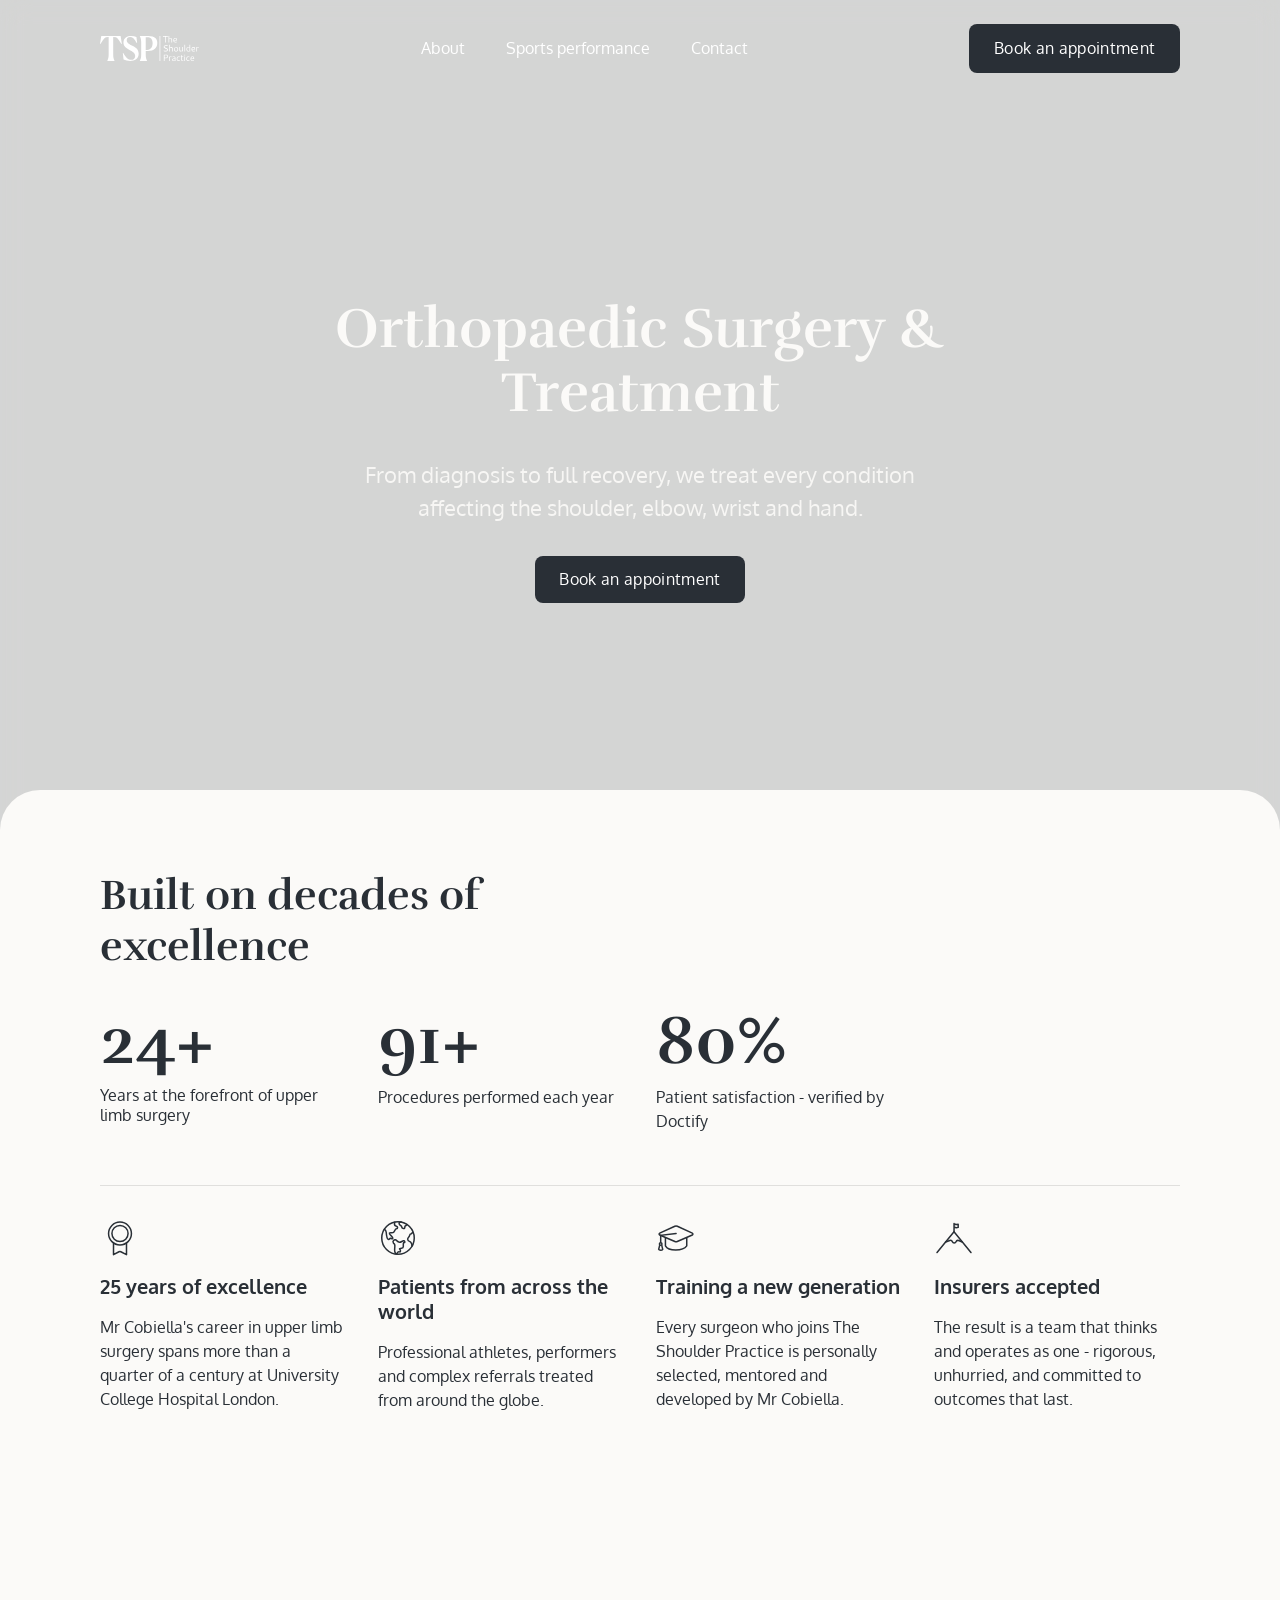
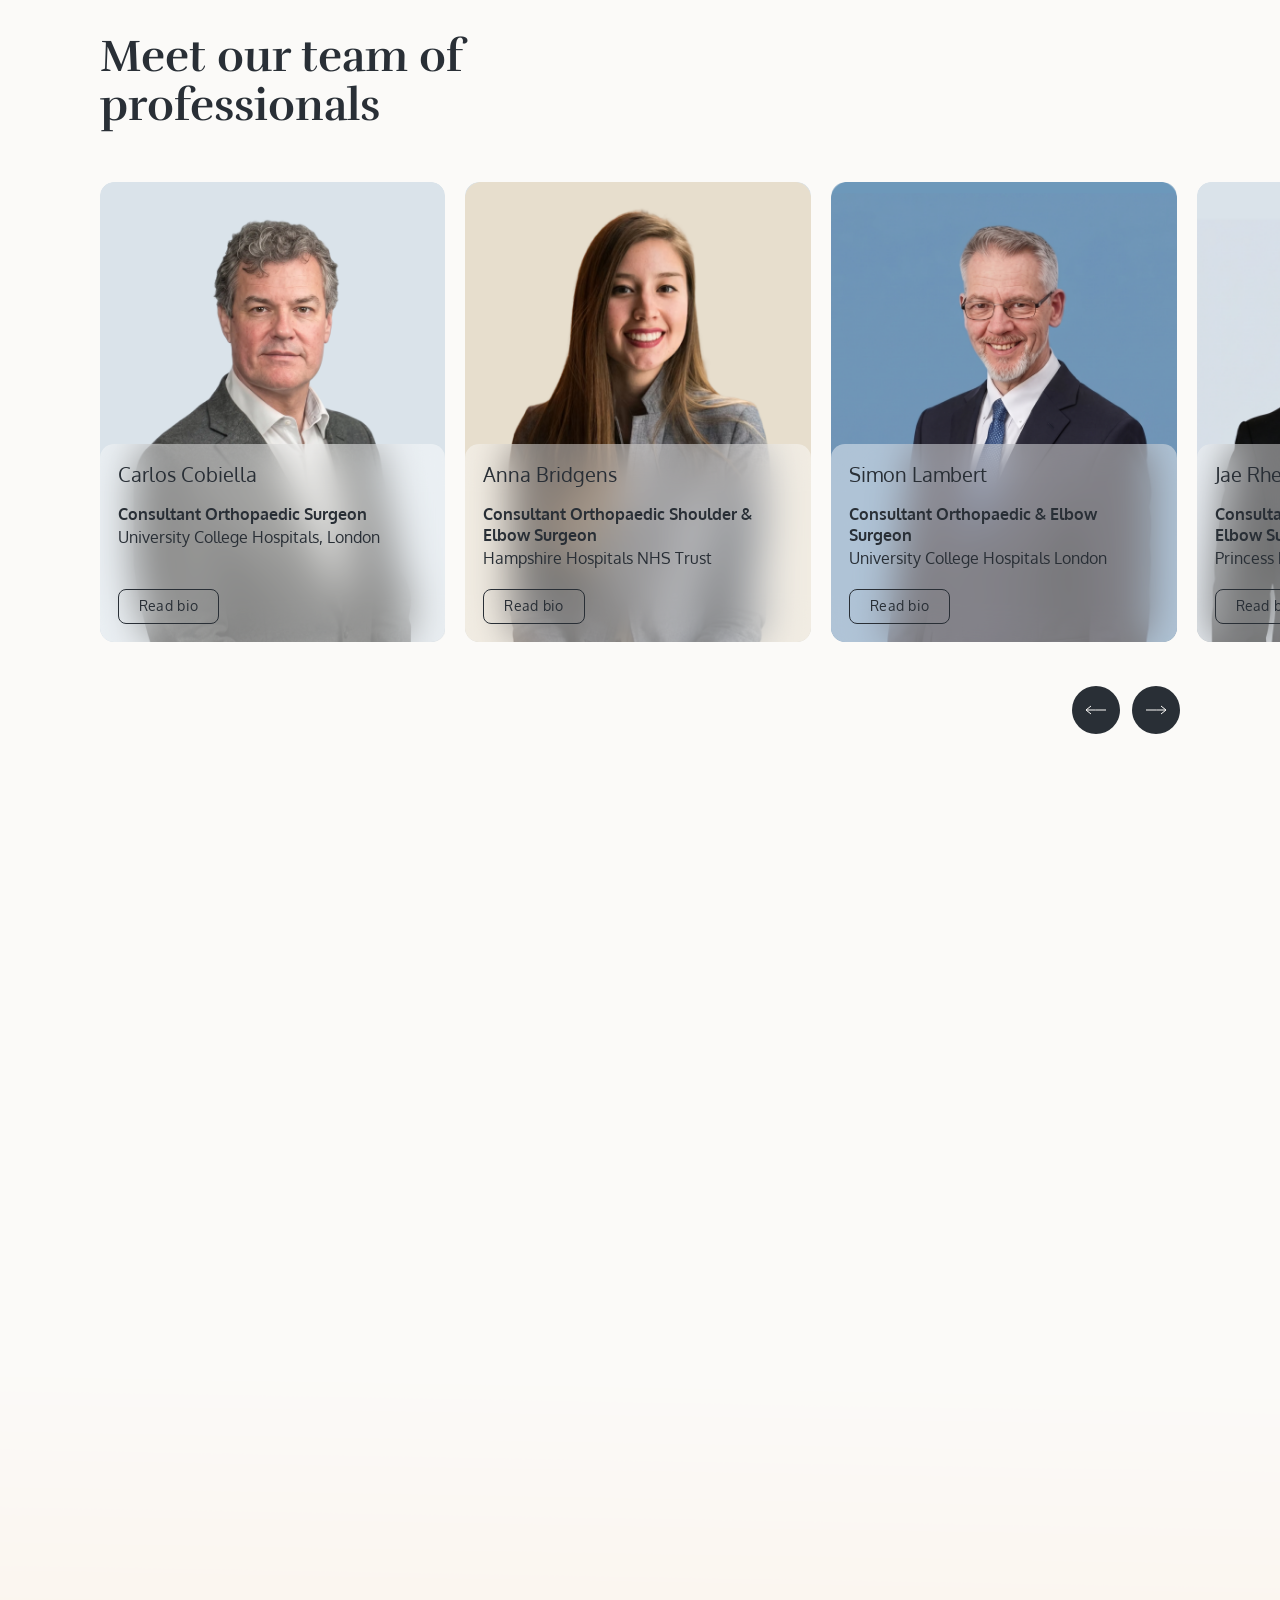
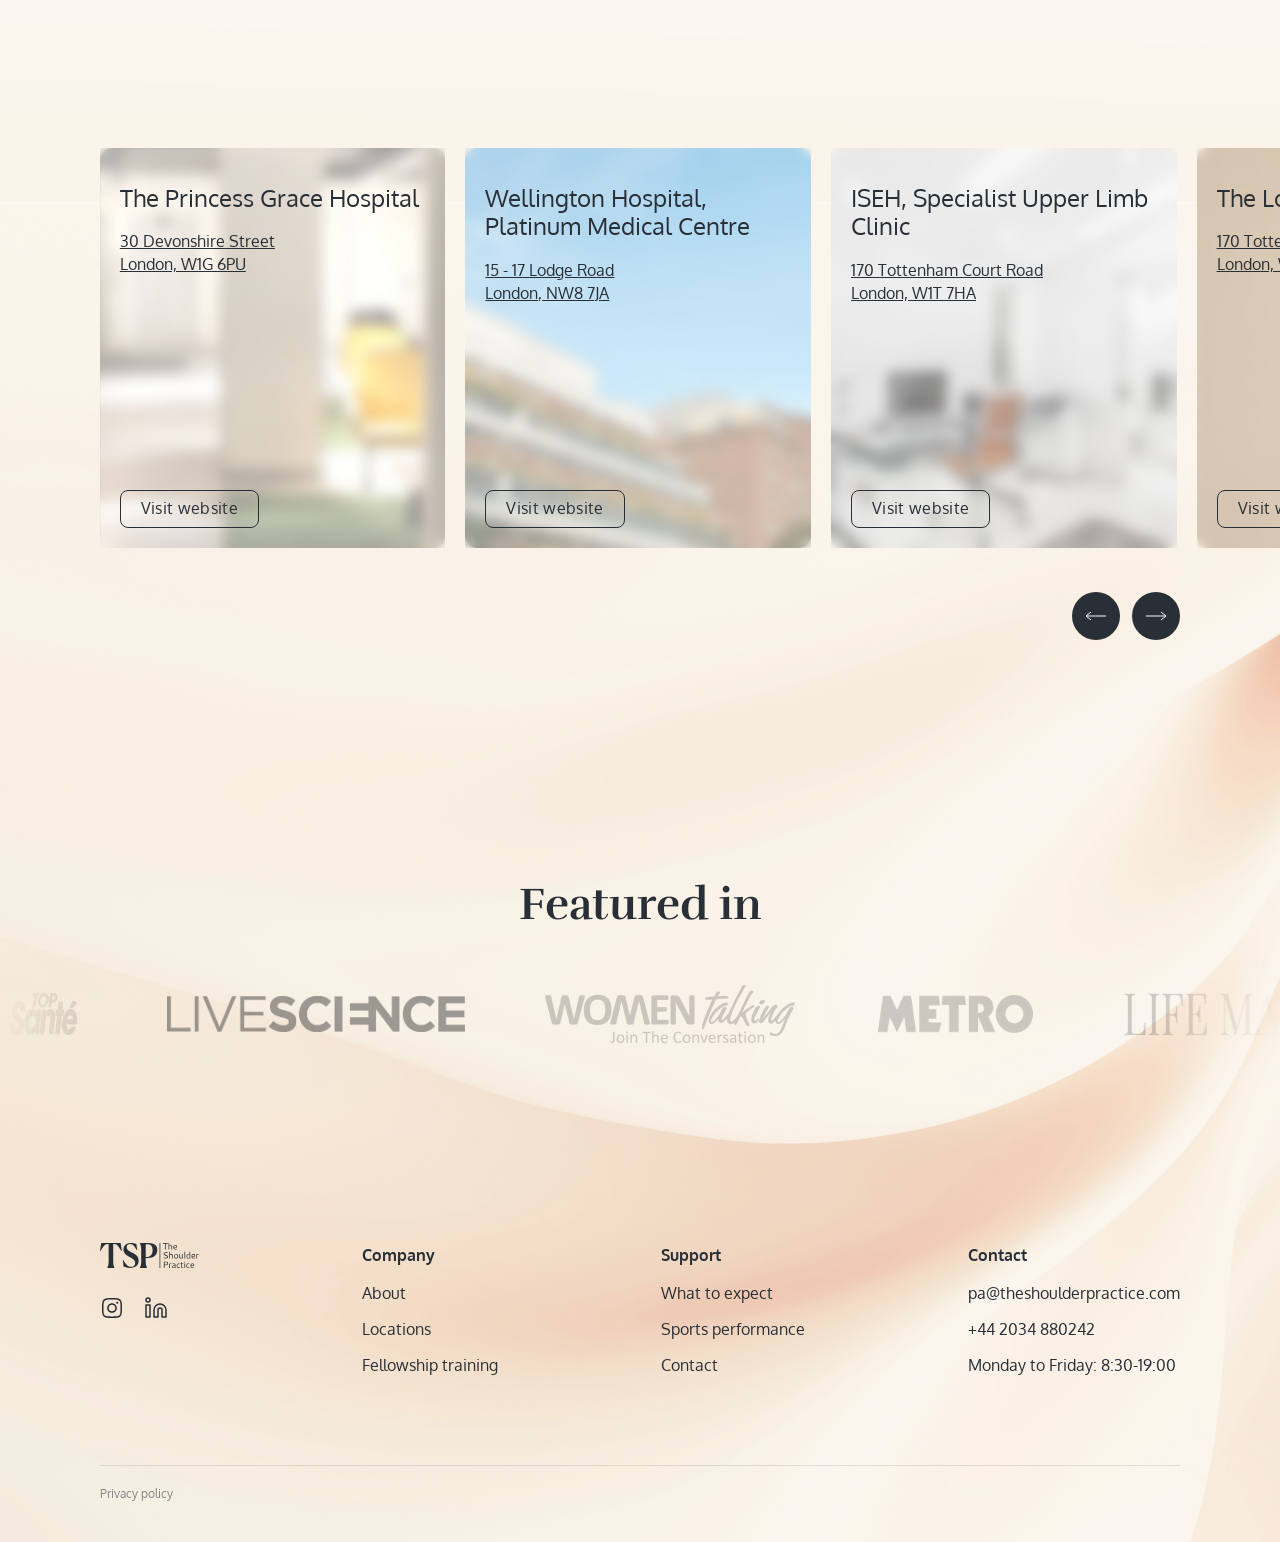
==== commit 13acf880: "fix: add Visit website buttons to homepage location cards Each loc-card on the homepage was missing " ====
--- a/index.html
+++ b/index.html
@@ -200,6 +200,7 @@
               <p class="loc-card-name">The Princess Grace Hospital</p>
               <a href="https://www.google.co.uk/maps/place/Devonshire+Hospital,+30+Devonshire+St,+Marylebone,+London+W1G+6PX/@51.5209505,-0.1536207,17z/data=!3m1!4b1!4m5!3m4!1s0x48761ad1ed59bef5:0xa3706fea6bccd6db!8m2!3d51.5209472!4d-0.151432?shorturl=1" target="_blank" class="loc-card-address">30 Devonshire Street<br>London, W1G 6PU</a>
             </div>
+            <a href="https://www.hcahealthcare.co.uk/locations/outpatients/the-princess-grace-hospital" target="_blank" class="btn-outline loc-visit">Visit website</a>
           </div>
         </div>
         <div class="loc-card" style="background-image: url('assets/images/location2.png')">
@@ -208,6 +209,7 @@
               <p class="loc-card-name">Wellington Hospital, Platinum Medical Centre</p>
               <a href="https://www.google.com/maps/place/Lodge+Rd,+London+NW8+7JA/@51.5291615,-0.1700757,17z/data=!3m1!4b1!4m5!3m4!1s0x48761ab92186330b:0xa1d2cf1aa47ea7e8!8m2!3d51.5294733!4d-0.1679403?shorturl=1" target="_blank" class="loc-card-address">15 - 17 Lodge Road<br>London, NW8 7JA</a>
             </div>
+            <a href="https://www.hcahealthcare.co.uk/facilities/the-wellington-hospital/our-centres/platinum-medicalcentre" target="_blank" class="btn-outline loc-visit">Visit website</a>
           </div>
         </div>
         <div class="loc-card" style="background-image: url('assets/images/location3.png')">
@@ -216,6 +218,7 @@
               <p class="loc-card-name">ISEH, Specialist Upper Limb Clinic</p>
               <a href="https://www.google.com/maps/place//data=!4m2!3m1!1s0x48761b2927bb5d2b:0x67436b11b54bdfc2?source=g.page.share" target="_blank" class="loc-card-address">170 Tottenham Court Road<br>London, W1T 7HA</a>
             </div>
+            <a href="https://www.thelondonclinic.co.uk/" target="_blank" class="btn-outline loc-visit">Visit website</a>
           </div>
         </div>
         <div class="loc-card" style="background-image: url('assets/images/location4.png')">
@@ -224,6 +227,7 @@
               <p class="loc-card-name">The London Clinic</p>
               <a href="https://www.google.com/maps/place/The+London+Clinic+Consulting+Rooms+at+5+Devonshire+Place/@51.5218312,-0.1496965,15z/data=!4m5!3m4!1s0x0:0x42cf6e7fa746198f!8m2!3d51.5218312!4d-0.1496965?shorturl=1" target="_blank" class="loc-card-address">170 Tottenham Court Road<br>London, W1T 7HA</a>
             </div>
+            <a href="https://www.thelondonclinic.co.uk/" target="_blank" class="btn-outline loc-visit">Visit website</a>
           </div>
         </div>
         <div class="loc-card" style="background-image: url('assets/images/location5.png')">
@@ -232,6 +236,7 @@
               <p class="loc-card-name">The Portland Hospital</p>
               <a href="https://www.google.com/maps/place/London+W1W+5AH/@51.5230243,-0.1464657,17z/data=!3m1!4b1!4m5!3m4!1s0x48761ad7047f191f:0x8bf30518b3229a5b!8m2!3d51.5229245!4d-0.144346?sa=X&ved=2ahUKEwiJsvvt--P1AhWSoFwKHVJPCa8Q8gF6BAg3EAE&shorturl=1" target="_blank" class="loc-card-address">205-209 Great Portland Street<br>London, W1W 5AH</a>
             </div>
+            <a href="https://www.hcahealthcare.co.uk/locations/hospitals/the-portland-hospital" target="_blank" class="btn-outline loc-visit">Visit website</a>
           </div>
         </div>
         <div class="loc-card" style="background-image: url('assets/images/location6.png')">
@@ -240,6 +245,7 @@
               <p class="loc-card-name">The Lister Hospital</p>
               <a href="https://www.google.com/maps/place/The+Lister+Hospital,+part+of+HCA+Healthcare+UK/@51.486454,-0.150559,15z/data=!4m6!3m5!1s0x4876111e860ecf6d:0x2b6682d7a60e6aad!8m2!3d51.4865996!4d-0.1499646!16s%2Fm%2F05mvm66?entry=ttu&g_ep=EgoyMDI2MDQyOS4wIKXMDSoASAFQAw%3D%3D" target="_blank" class="loc-card-address">Chelsea Bridge Road<br>London, SW1W 8RH</a>
             </div>
+            <a href="https://www.hcahealthcare.co.uk/locations/hospitals/the-lister-hospital" target="_blank" class="btn-outline loc-visit">Visit website</a>
           </div>
         </div>
       </div>
--- a/css/styles.css
+++ b/css/styles.css
@@ -683,6 +683,8 @@
   overflow: hidden;
   scroll-snap-align: start;
   transform: translateZ(0);
+  background-size: cover;
+  background-position: center;
 }
 
 
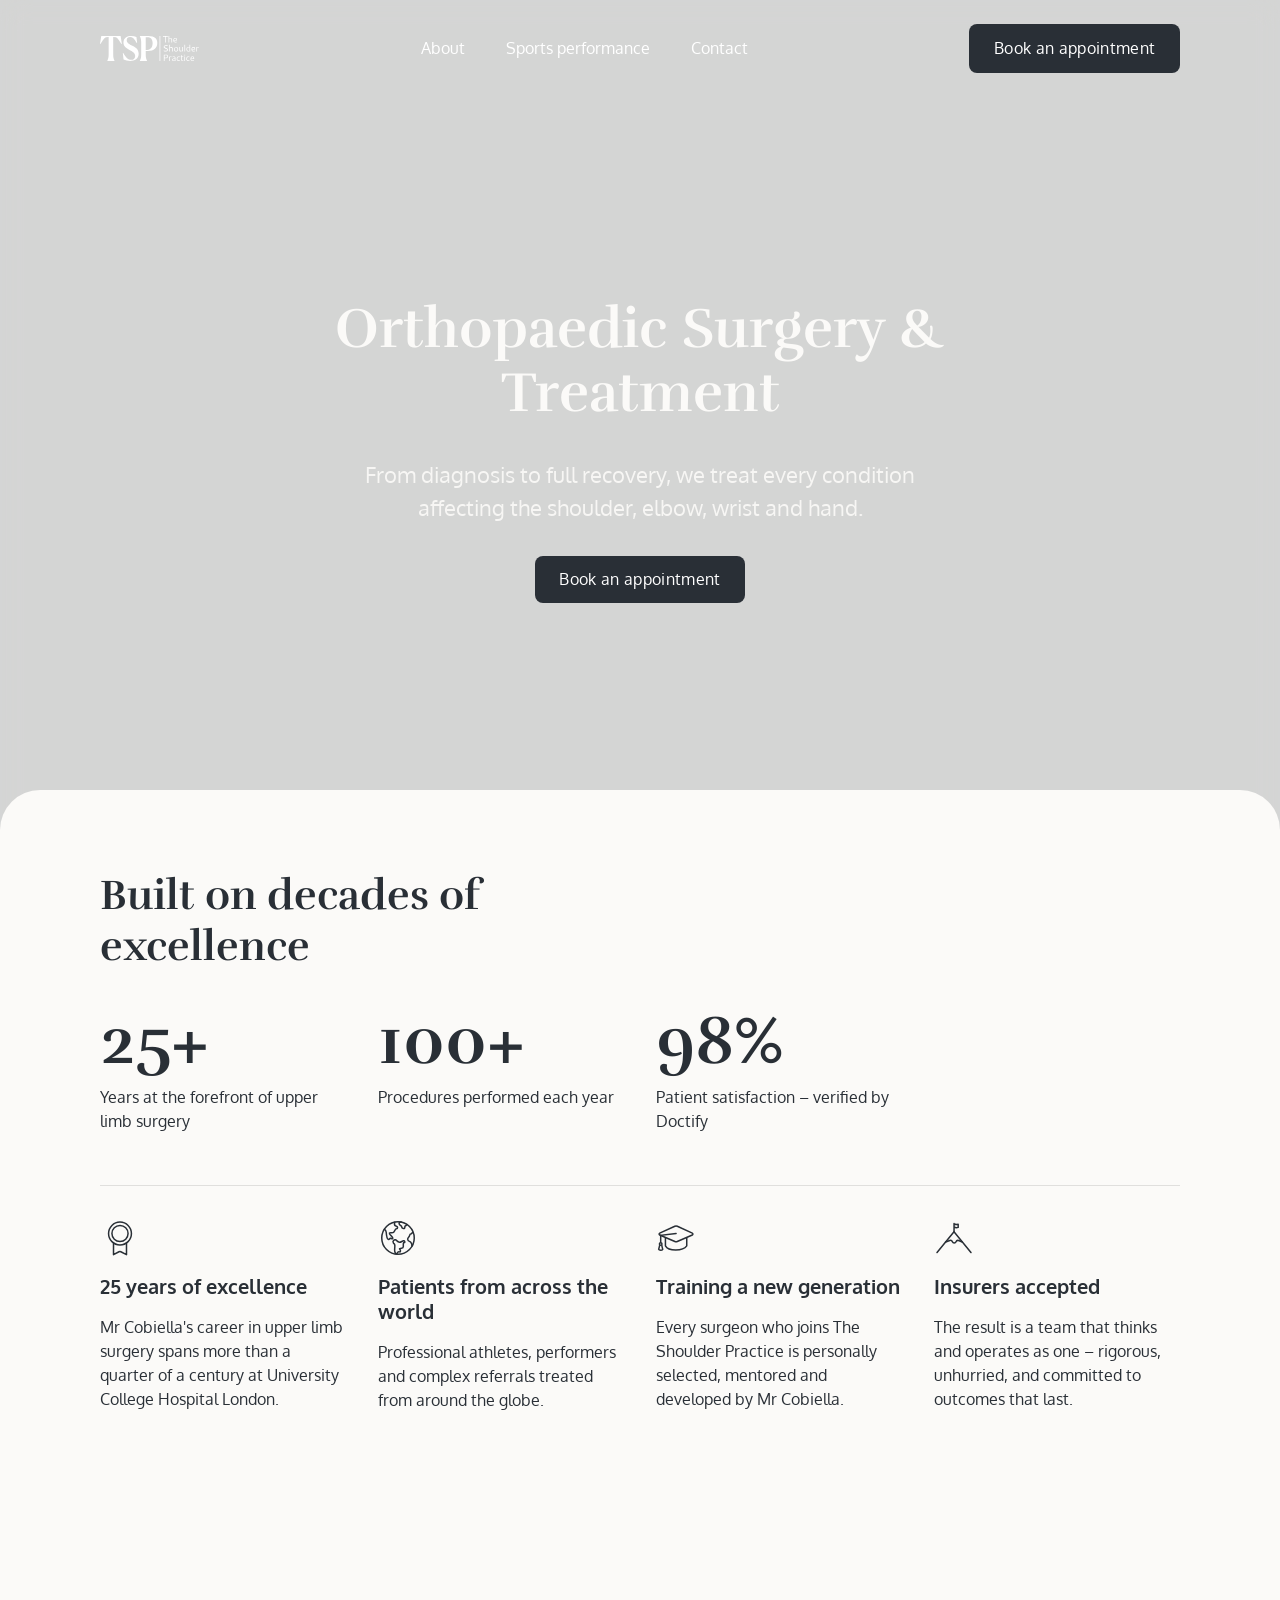
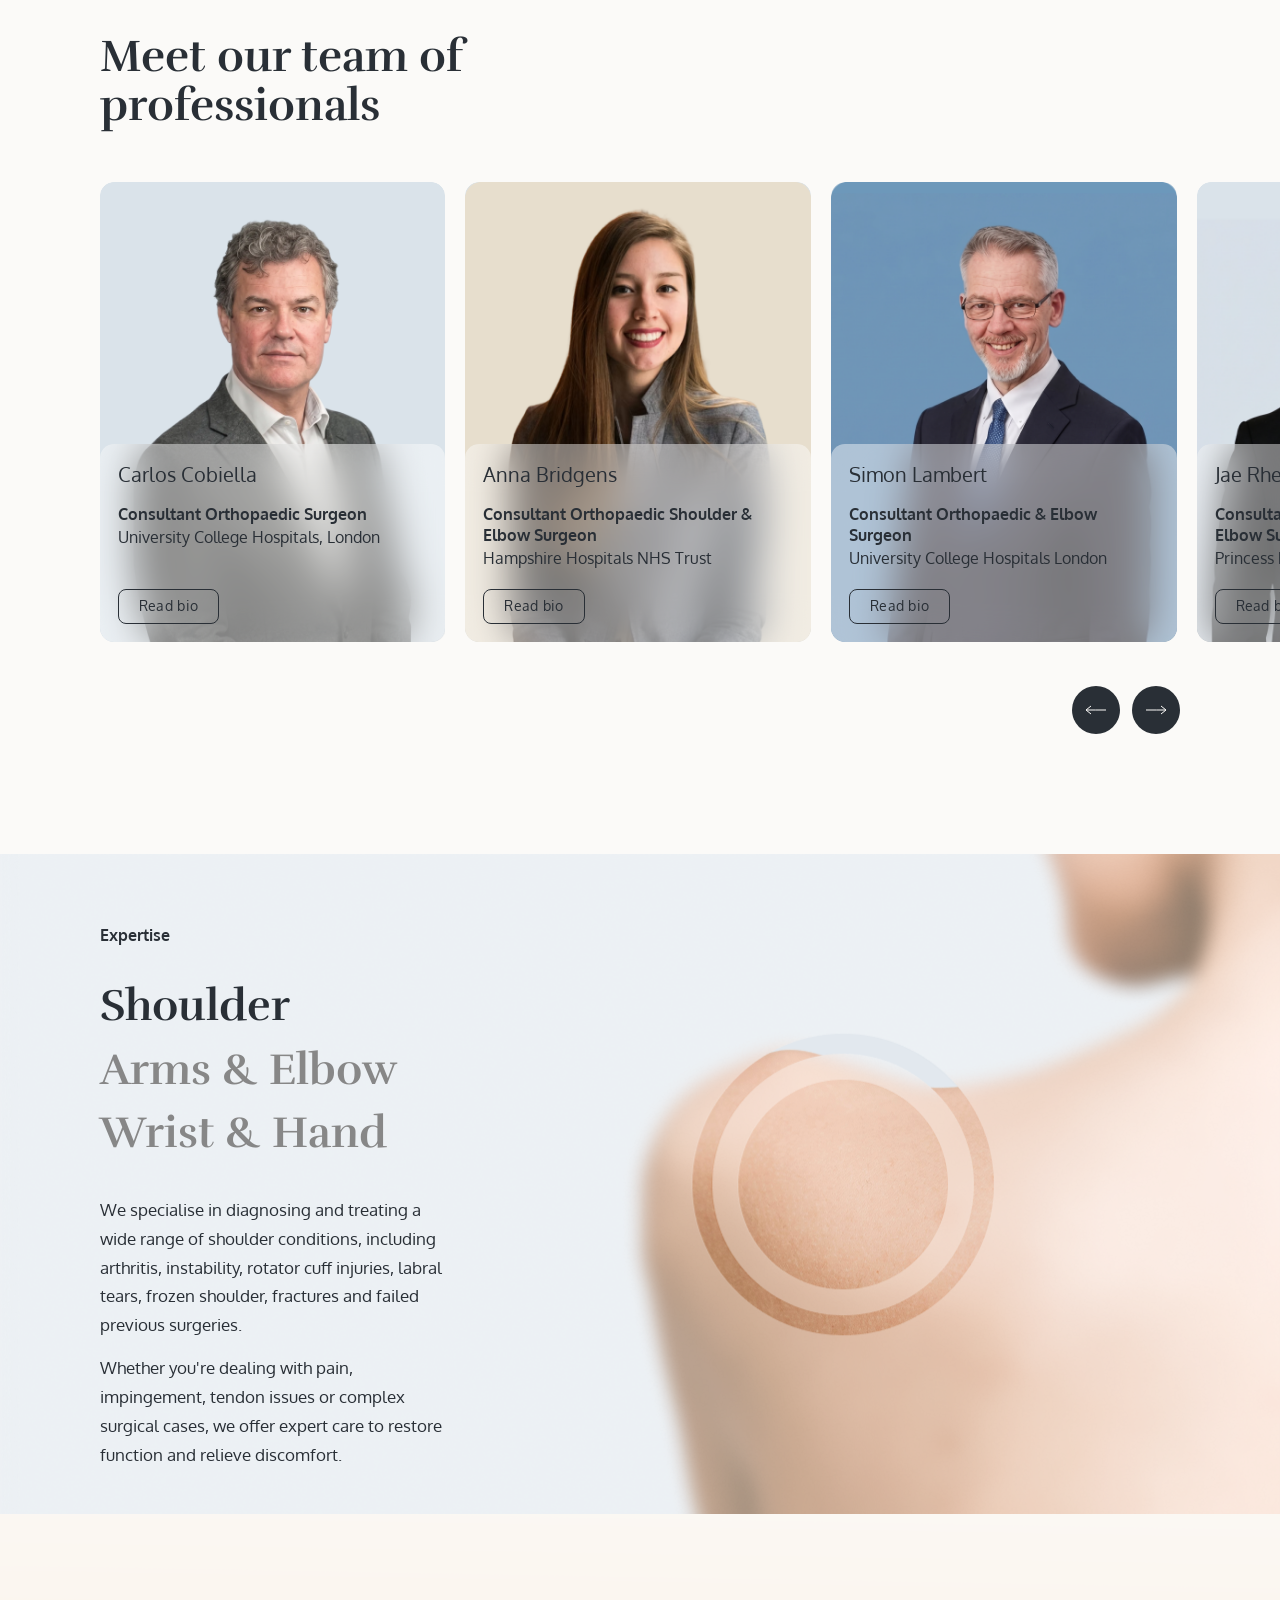
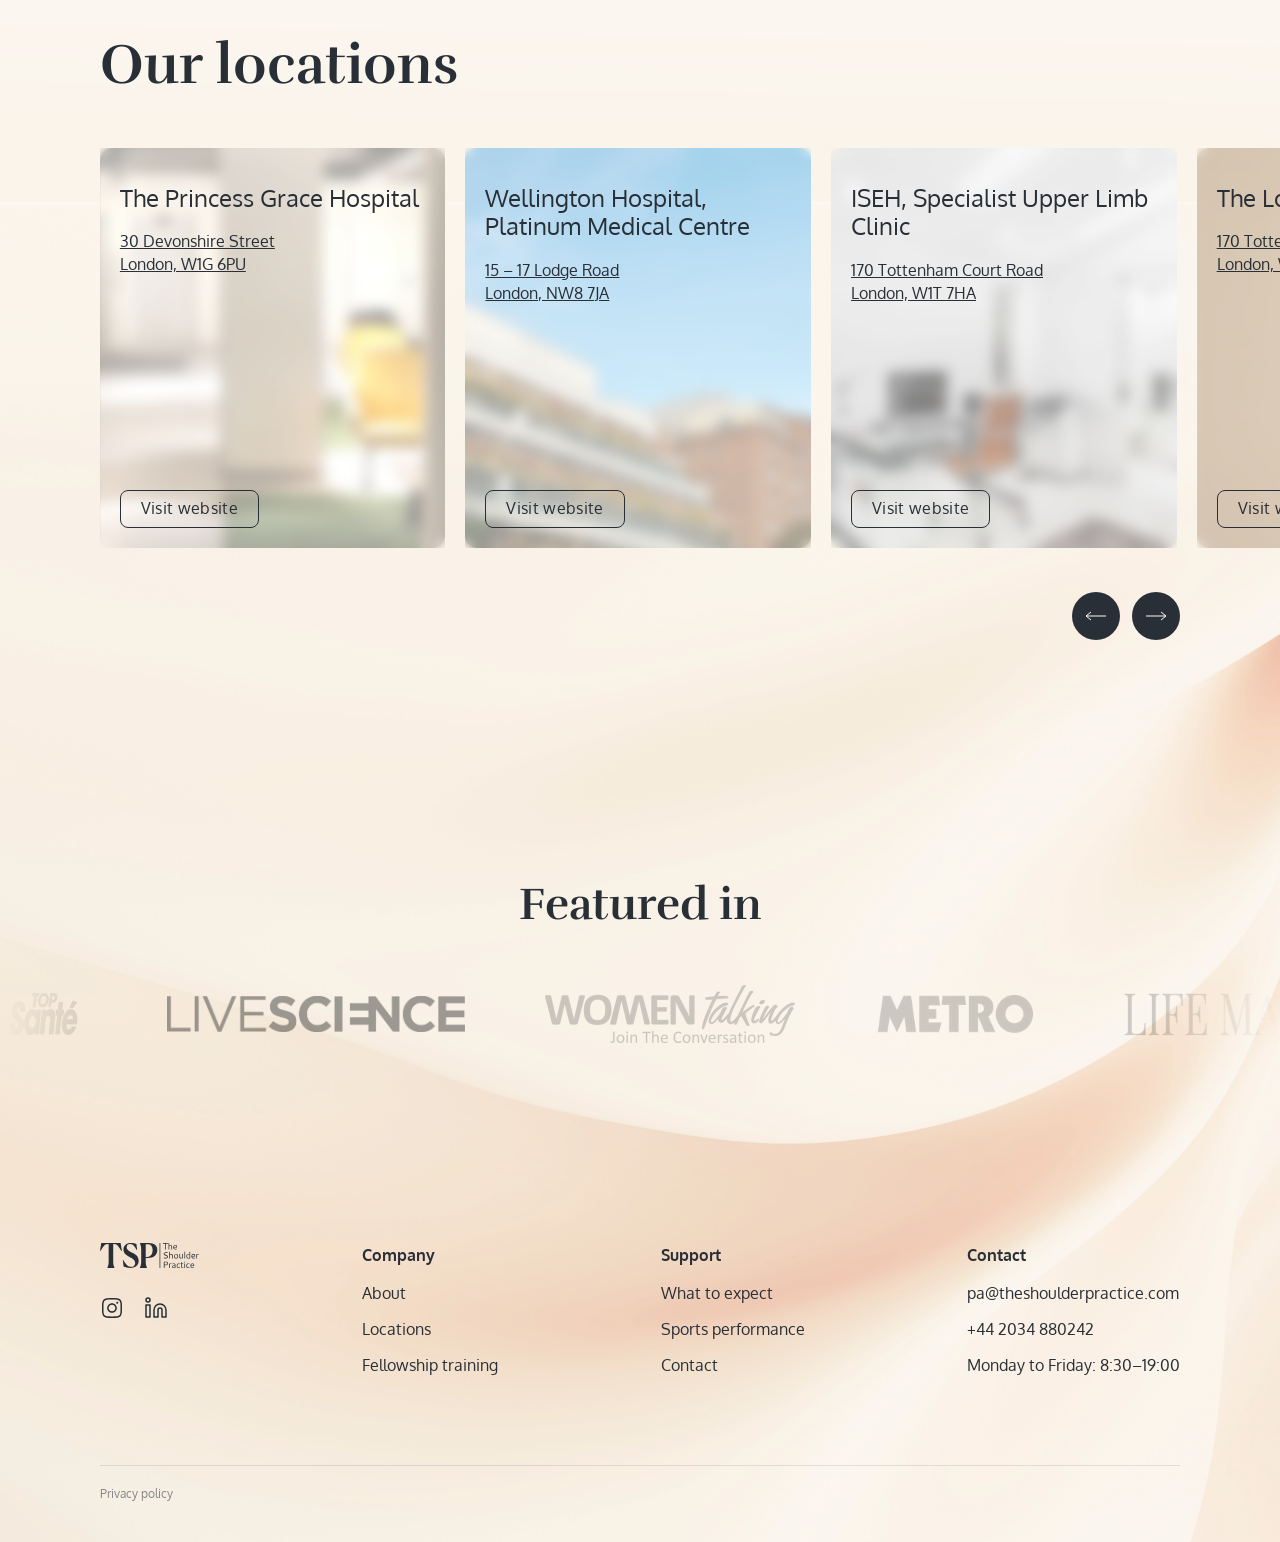
==== commit eddfaef9: "Replace index.html with TSP folder version, updated asset paths Brought in the cleaner HTML from the" ====
--- a/index.html
+++ b/index.html
@@ -3,7 +3,7 @@
 <head>
   <meta charset="UTF-8">
   <meta name="viewport" content="width=device-width, initial-scale=1.0">
-  <title>The Shoulder Practice - Orthopaedic Surgery &amp; Treatment</title>
+  <title>The Shoulder Practice – Orthopaedic Surgery &amp; Treatment</title>
   <link rel="preconnect" href="https://fonts.googleapis.com">
   <link rel="preconnect" href="https://fonts.gstatic.com" crossorigin>
   <link href="https://fonts.googleapis.com/css2?family=Rufina:wght@400;700&family=Oxygen:wght@300;400;700&display=swap" rel="stylesheet">
@@ -56,7 +56,7 @@
         <div class="stats-grid">
           <div class="stat">
             <span class="stat-n" data-count="25" data-suffix="+">25+</span>
-            <p>Years at the forefront of upper limb surgery</p>
+            <span class="stat-l">Years at the forefront of upper limb surgery</span>
           </div>
           <div class="stat">
             <span class="stat-n" data-count="100" data-suffix="+">100+</span>
@@ -64,7 +64,7 @@
           </div>
           <div class="stat">
             <span class="stat-n" data-count="98" data-suffix="%">98%</span>
-            <span class="stat-l">Patient satisfaction - verified by Doctify</span>
+            <span class="stat-l">Patient satisfaction – verified by Doctify</span>
           </div>
         </div>
       </div>
@@ -89,7 +89,7 @@
           <div class="service">
             <img src="assets/icons/mountain.svg" alt="" class="svc-icon">
             <h3>Insurers accepted</h3>
-            <p>The result is a team that thinks and operates as one - rigorous, unhurried, and committed to outcomes that last.</p>
+            <p>The result is a team that thinks and operates as one – rigorous, unhurried, and committed to outcomes that last.</p>
           </div>
         </div>
       </div>
@@ -207,7 +207,7 @@
           <div class="loc-card-glass">
             <div class="loc-card-info">
               <p class="loc-card-name">Wellington Hospital, Platinum Medical Centre</p>
-              <a href="https://www.google.com/maps/place/Lodge+Rd,+London+NW8+7JA/@51.5291615,-0.1700757,17z/data=!3m1!4b1!4m5!3m4!1s0x48761ab92186330b:0xa1d2cf1aa47ea7e8!8m2!3d51.5294733!4d-0.1679403?shorturl=1" target="_blank" class="loc-card-address">15 - 17 Lodge Road<br>London, NW8 7JA</a>
+              <a href="https://www.google.com/maps/place/Lodge+Rd,+London+NW8+7JA/@51.5291615,-0.1700757,17z/data=!3m1!4b1!4m5!3m4!1s0x48761ab92186330b:0xa1d2cf1aa47ea7e8!8m2!3d51.5294733!4d-0.1679403?shorturl=1" target="_blank" class="loc-card-address">15 – 17 Lodge Road<br>London, NW8 7JA</a>
             </div>
             <a href="https://www.hcahealthcare.co.uk/facilities/the-wellington-hospital/our-centres/platinum-medicalcentre" target="_blank" class="btn-outline loc-visit">Visit website</a>
           </div>
@@ -234,7 +234,7 @@
           <div class="loc-card-glass">
             <div class="loc-card-info">
               <p class="loc-card-name">The Portland Hospital</p>
-              <a href="https://www.google.com/maps/place/London+W1W+5AH/@51.5230243,-0.1464657,17z/data=!3m1!4b1!4m5!3m4!1s0x48761ad7047f191f:0x8bf30518b3229a5b!8m2!3d51.5229245!4d-0.144346?sa=X&ved=2ahUKEwiJsvvt--P1AhWSoFwKHVJPCa8Q8gF6BAg3EAE&shorturl=1" target="_blank" class="loc-card-address">205-209 Great Portland Street<br>London, W1W 5AH</a>
+              <a href="https://www.google.com/maps/place/London+W1W+5AH/@51.5230243,-0.1464657,17z/data=!3m1!4b1!4m5!3m4!1s0x48761ad7047f191f:0x8bf30518b3229a5b!8m2!3d51.5229245!4d-0.144346?sa=X&ved=2ahUKEwiJsvvt--P1AhWSoFwKHVJPCa8Q8gF6BAg3EAE&shorturl=1" target="_blank" class="loc-card-address">205–209 Great Portland Street<br>London, W1W 5AH</a>
             </div>
             <a href="https://www.hcahealthcare.co.uk/locations/hospitals/the-portland-hospital" target="_blank" class="btn-outline loc-visit">Visit website</a>
           </div>
@@ -309,7 +309,7 @@
         <p class="footer-heading">Contact</p>
         <a href="mailto:pa@theshoulderpractice.com">pa@theshoulderpractice.com</a>
         <a href="tel:+442034880242">+44 2034 880242</a>
-        <p>Monday to Friday: 8:30-19:00</p>
+        <p>Monday to Friday: 8:30–19:00</p>
       </div>
     </div>
     <div class="footer-bottom">
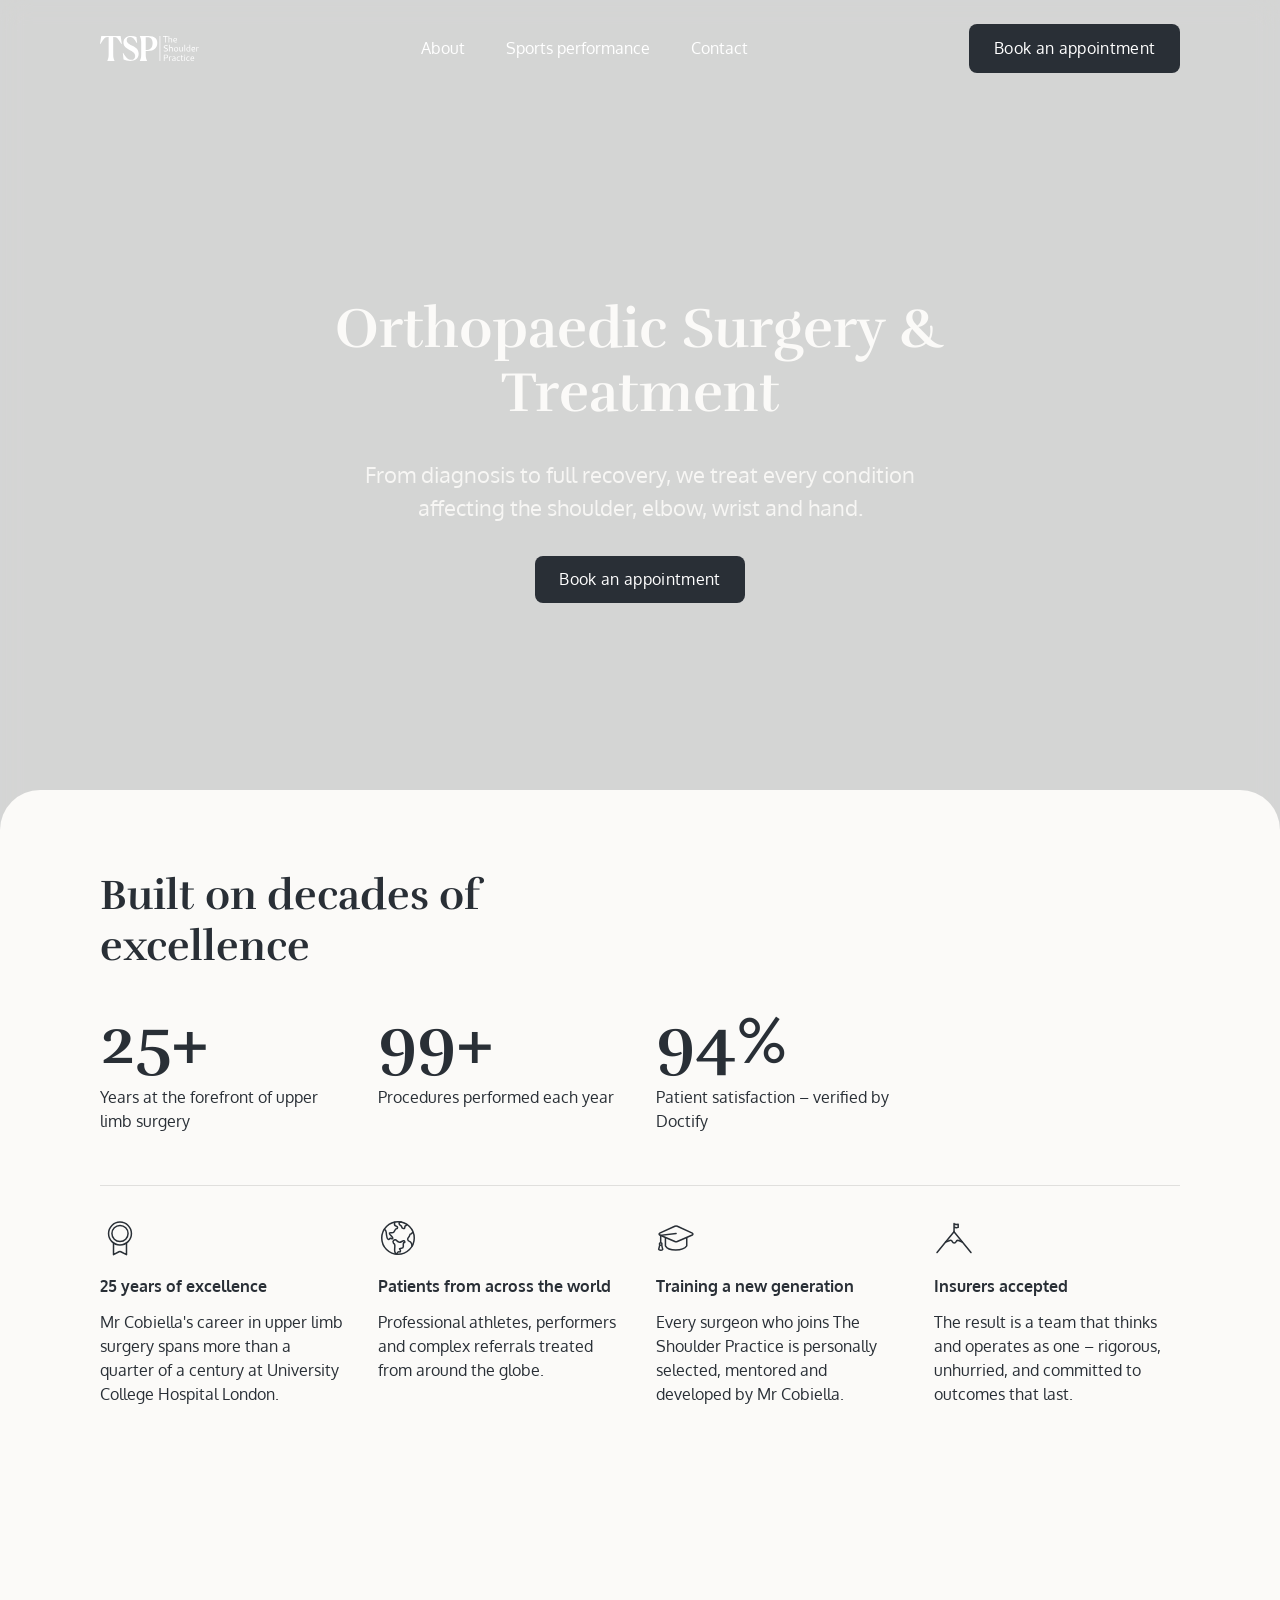
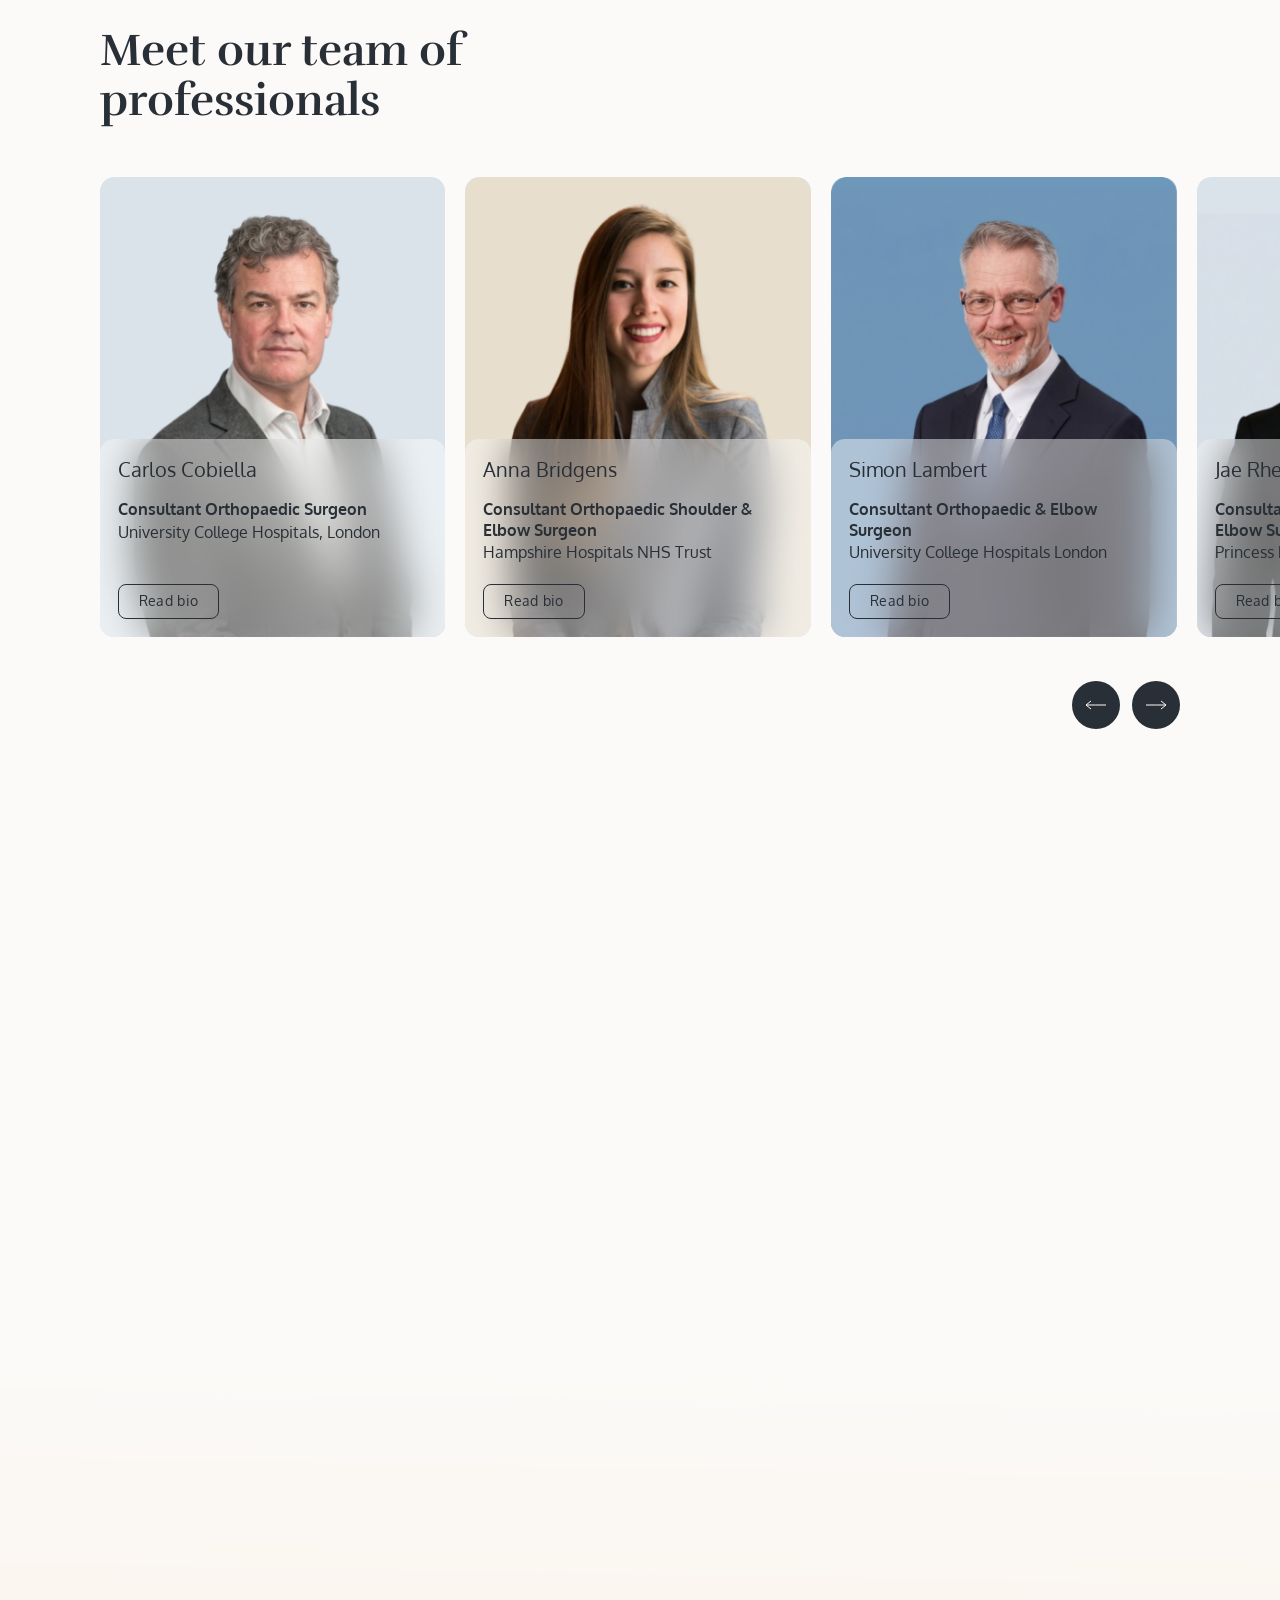
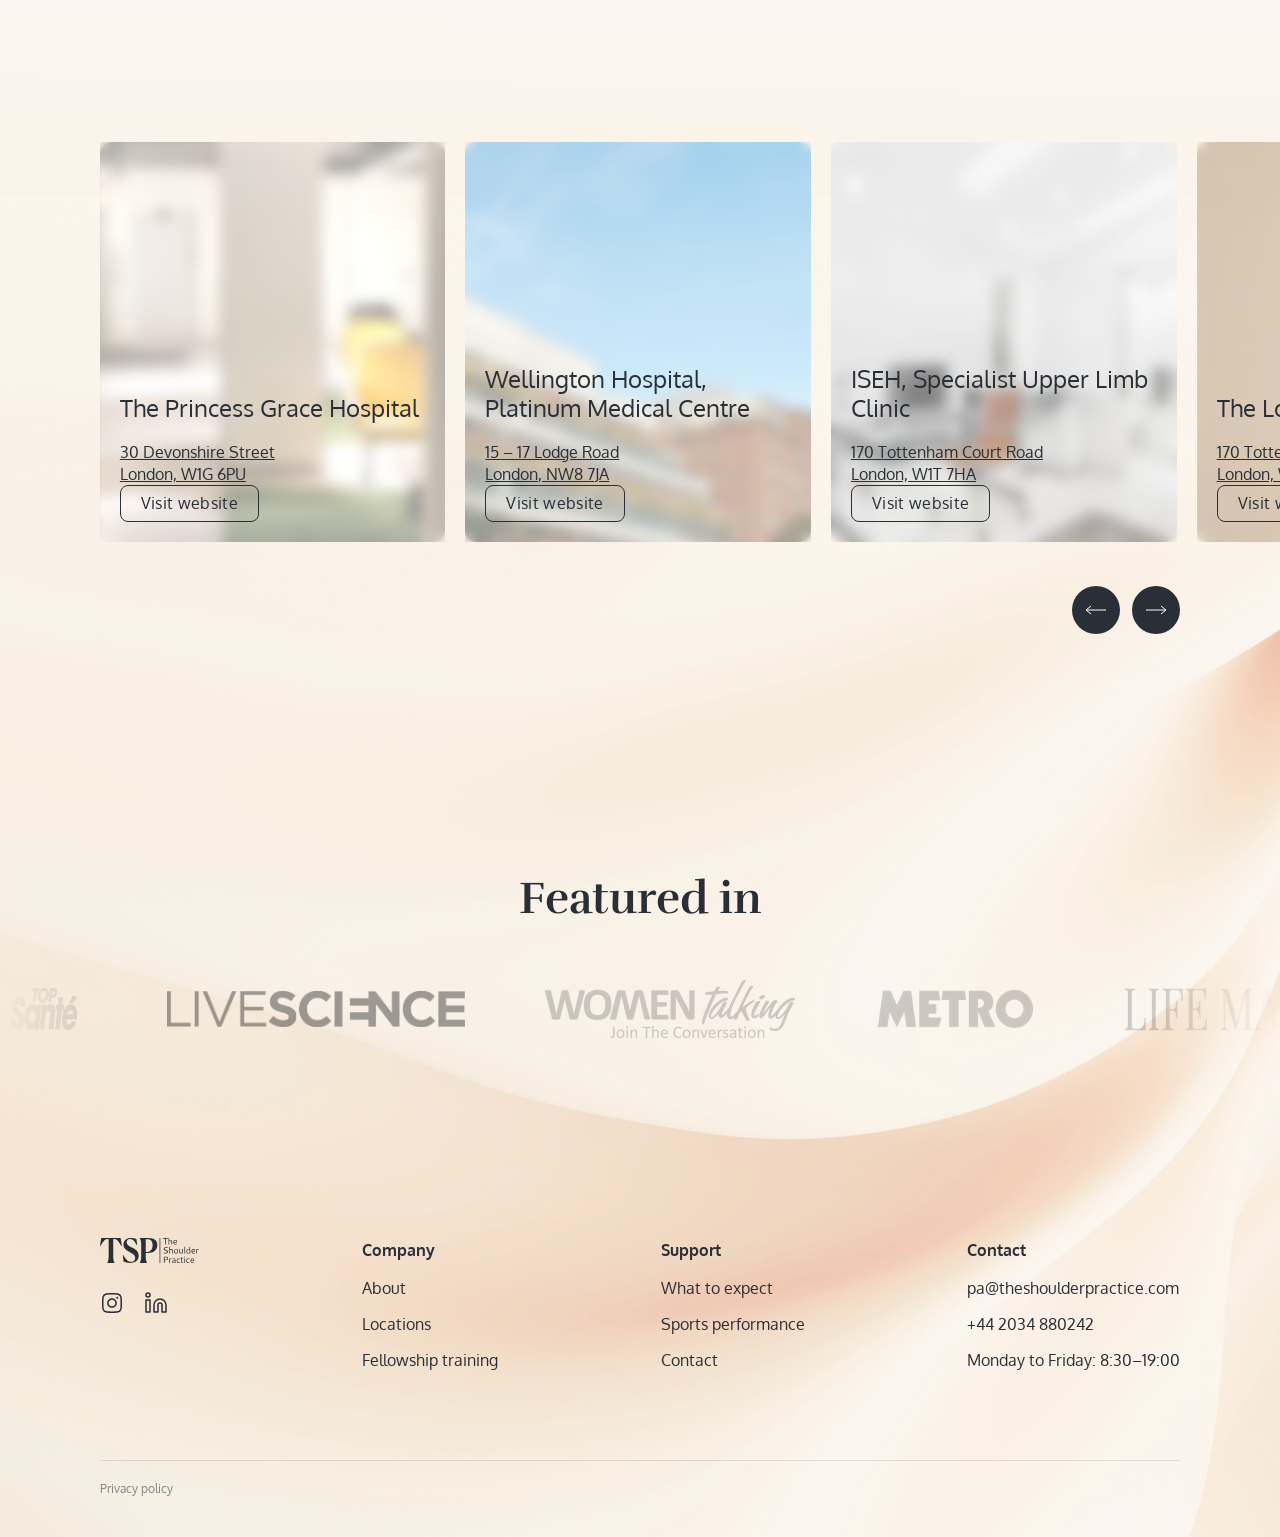
==== commit 161a4ff5: "Match home service cards structure to about page value cards Changed inner HTML of .service cards to" ====
--- a/index.html
+++ b/index.html
@@ -72,24 +72,32 @@
         <div class="divider"></div>
         <div class="services-grid">
           <div class="service">
-            <img src="assets/icons/medal.svg" alt="" class="svc-icon">
-            <h3>25 years of excellence</h3>
-            <p>Mr Cobiella's career in upper limb surgery spans more than a quarter of a century at University College Hospital London.</p>
+            <img src="assets/icons/medal.svg" alt="" class="value-icon">
+            <div class="value-text">
+              <p class="value-title">25 years of excellence</p>
+              <p class="value-desc">Mr Cobiella's career in upper limb surgery spans more than a quarter of a century at University College Hospital London.</p>
+            </div>
           </div>
           <div class="service">
-            <img src="assets/icons/world.svg" alt="" class="svc-icon">
-            <h3>Patients from across the world</h3>
-            <p>Professional athletes, performers and complex referrals treated from around the globe.</p>
+            <img src="assets/icons/world.svg" alt="" class="value-icon">
+            <div class="value-text">
+              <p class="value-title">Patients from across the world</p>
+              <p class="value-desc">Professional athletes, performers and complex referrals treated from around the globe.</p>
+            </div>
           </div>
           <div class="service">
-            <img src="assets/icons/garduation.svg" alt="" class="svc-icon">
-            <h3>Training a new generation</h3>
-            <p>Every surgeon who joins The Shoulder Practice is personally selected, mentored and developed by Mr Cobiella.</p>
+            <img src="assets/icons/garduation.svg" alt="" class="value-icon">
+            <div class="value-text">
+              <p class="value-title">Training a new generation</p>
+              <p class="value-desc">Every surgeon who joins The Shoulder Practice is personally selected, mentored and developed by Mr Cobiella.</p>
+            </div>
           </div>
           <div class="service">
-            <img src="assets/icons/mountain.svg" alt="" class="svc-icon">
-            <h3>Insurers accepted</h3>
-            <p>The result is a team that thinks and operates as one – rigorous, unhurried, and committed to outcomes that last.</p>
+            <img src="assets/icons/mountain.svg" alt="" class="value-icon">
+            <div class="value-text">
+              <p class="value-title">Insurers accepted</p>
+              <p class="value-desc">The result is a team that thinks and operates as one – rigorous, unhurried, and committed to outcomes that last.</p>
+            </div>
           </div>
         </div>
       </div>
--- a/css/styles.css
+++ b/css/styles.css
@@ -1385,6 +1385,11 @@
   -webkit-backdrop-filter: blur(5px);
 }
 
+/* Home page cards have no button — push info to the bottom */
+#locations .loc-card-glass {
+  justify-content: flex-end;
+}
+
 .loc-card-info {
   display: flex;
   flex-direction: column;
@@ -3500,3 +3505,102 @@
     transition-duration: 0.01ms !important;
   }
 }
+
+/* ════════════════════════════════════════════════════════════════
+   PERFORMANCE FIXES
+   Bug 1: Elements invisible on load (opacity:0 not cleared for
+          in-viewport elements until IntersectionObserver fires)
+   Bug 2: Scroll lag (no rAF throttling on scroll handlers)
+   Bug 3: Images disappear on scroll (missing GPU layer promotion)
+   Bug 4: Full-page repaints on scroll (no paint containment)
+════════════════════════════════════════════════════════════════ */
+
+/* ── GPU layer promotion: prevents images from disappearing on scroll ── */
+.team-photo img,
+.loc-card > img,
+.exp-bg,
+.hero-bg > video {
+  transform: translateZ(0);
+  will-change: transform;
+  backface-visibility: hidden;
+  -webkit-backface-visibility: hidden;
+}
+
+/* ── Promote card containers to own compositing layers ── */
+.team-card,
+.loc-card {
+  transform: translateZ(0);
+  backface-visibility: hidden;
+  -webkit-backface-visibility: hidden;
+}
+
+/* ── Frosted glass overlays: isolate stacking context ── */
+.team-info,
+.loc-overlay,
+.loc-card-glass,
+.hero-overlay {
+  transform: translateZ(0);
+  isolation: isolate;
+}
+
+/* ── Marquee animation: ensure it runs on compositor thread ── */
+.featured-logos {
+  will-change: transform;
+  backface-visibility: hidden;
+  -webkit-backface-visibility: hidden;
+}
+
+/* ── Paint containment: prevents full-page repaints during scroll ── */
+.home-sheet,
+.review,
+.footer,
+.expertise {
+  contain: layout paint;
+}
+
+/* ── Heading blur-in: reduce blur radius (8px is expensive), add will-change ── */
+h1.heading-blur-in,
+h2.heading-blur-in,
+h3.heading-blur-in {
+  filter: blur(4px);
+  transition: opacity 0.6s ease-out, filter 0.6s ease-out;
+  will-change: opacity, filter;
+}
+
+h1.heading-blur-in.visible,
+h2.heading-blur-in.visible,
+h3.heading-blur-in.visible {
+  will-change: auto;
+}
+
+/* ── Scroll-reveal: will-change before, removed after animation ── */
+.scroll-reveal {
+  will-change: opacity, transform;
+}
+
+.scroll-reveal.visible {
+  will-change: auto;
+}
+
+/* ── Service and value cards: will-change during animation only ── */
+.service {
+  will-change: opacity, transform;
+}
+
+.service.visible {
+  will-change: auto;
+}
+
+.value-card {
+  will-change: opacity, transform;
+}
+
+.value-card.visible {
+  will-change: auto;
+}
+
+/* ── Navbar: promote to own layer when frosted glass is active ── */
+.navbar.scrolled {
+  transform: translateZ(0);
+  isolation: isolate;
+}
